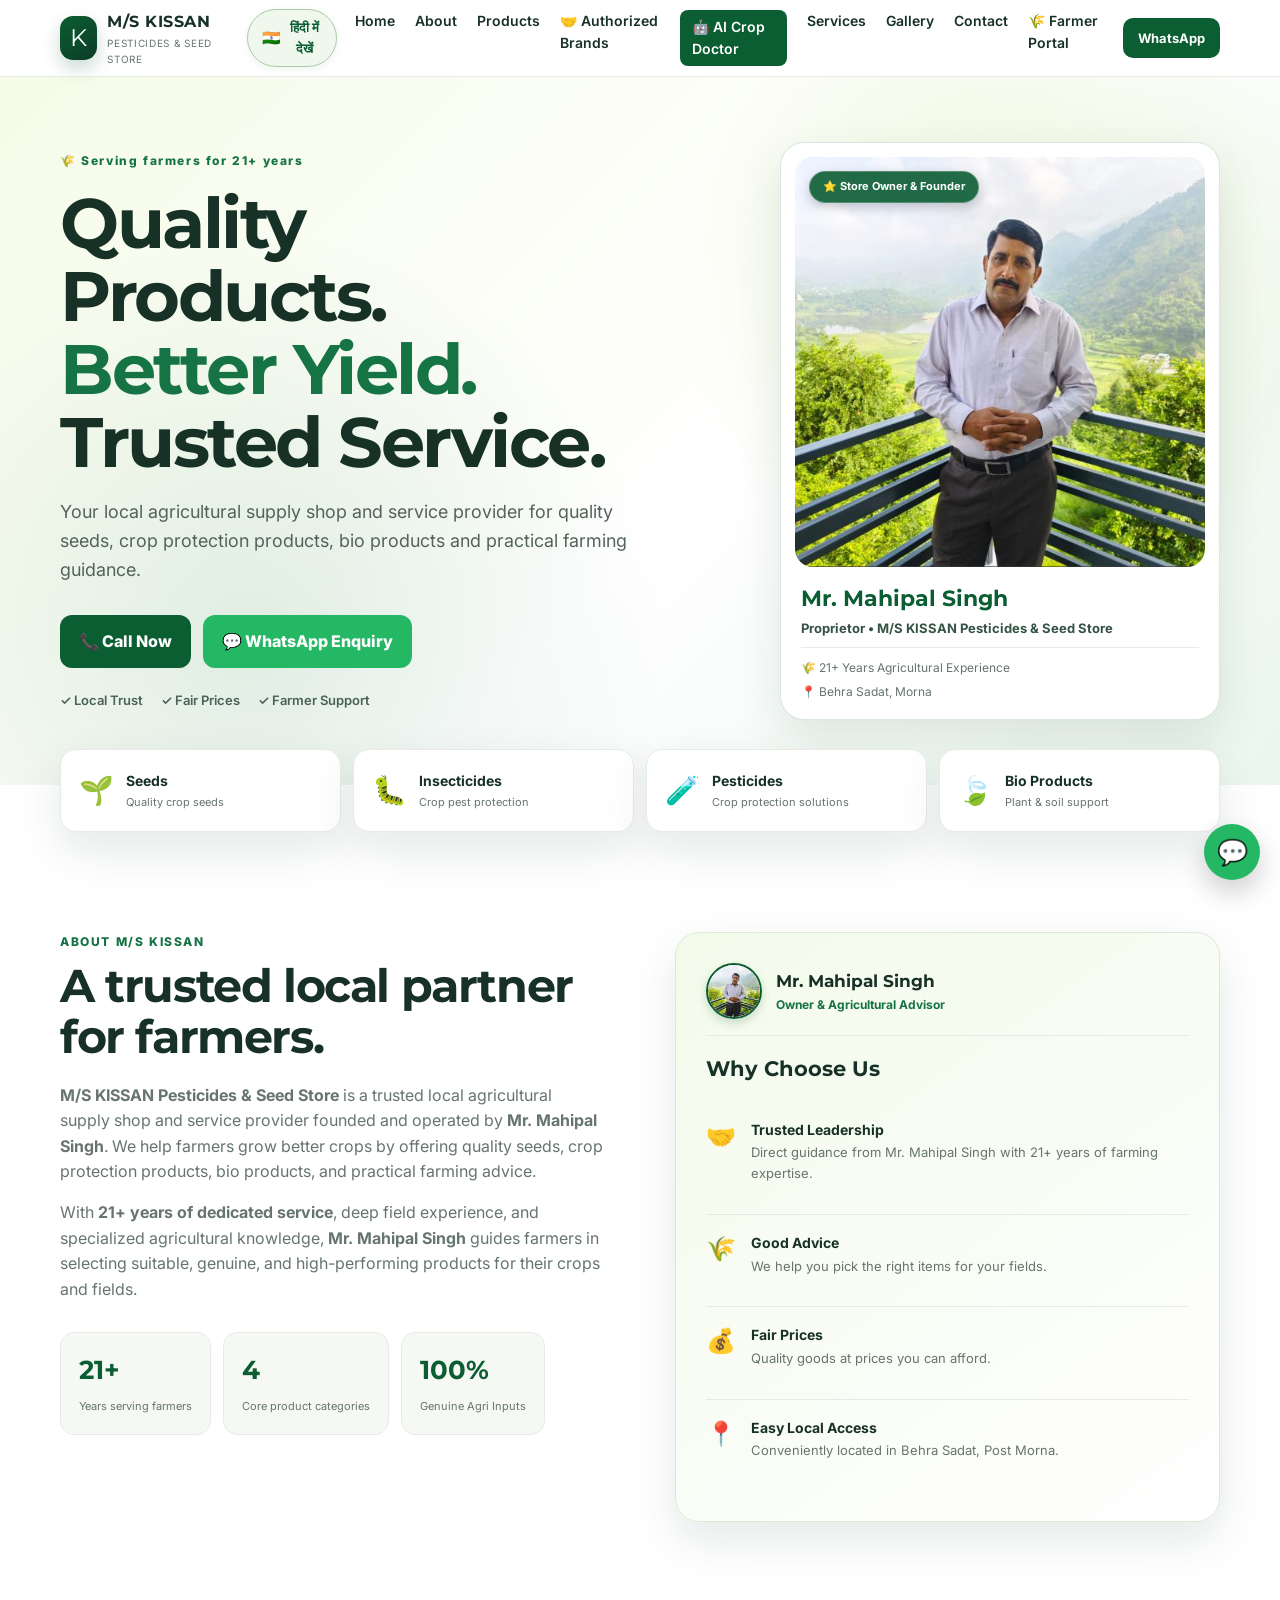
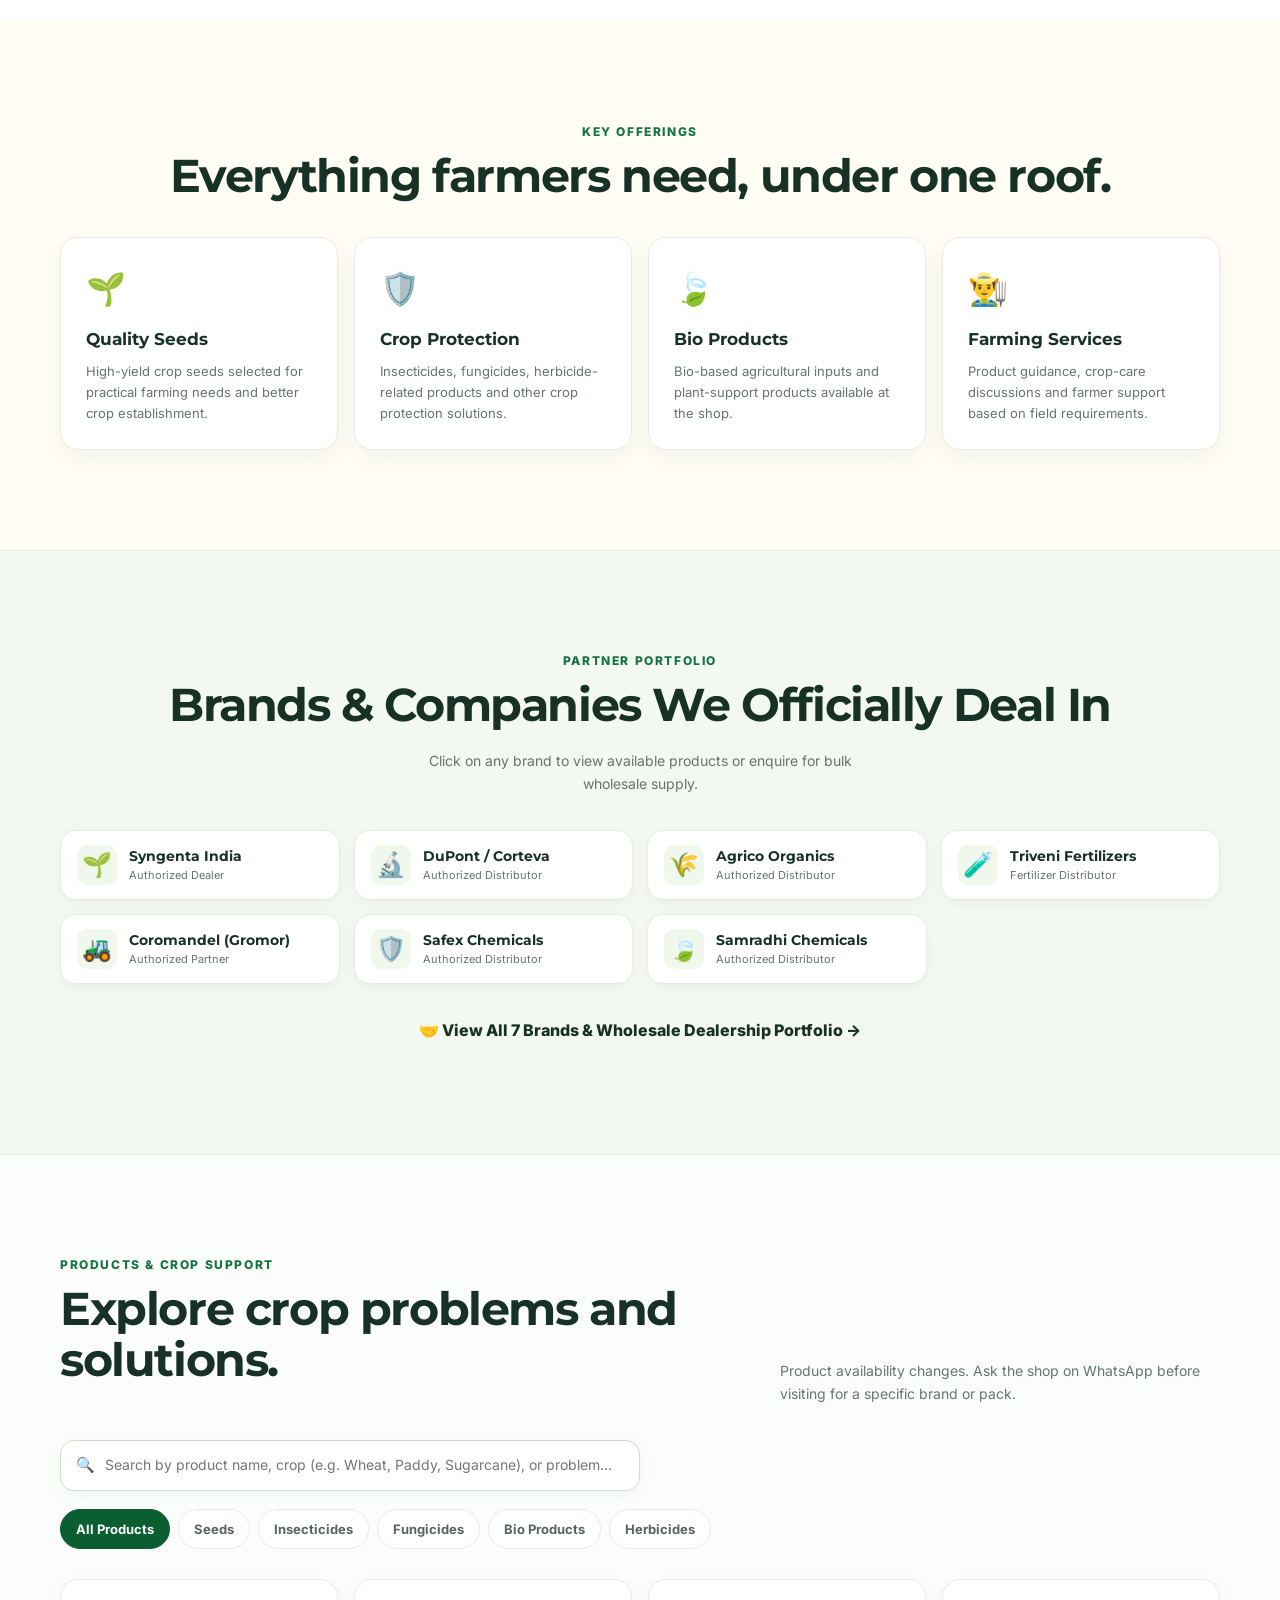
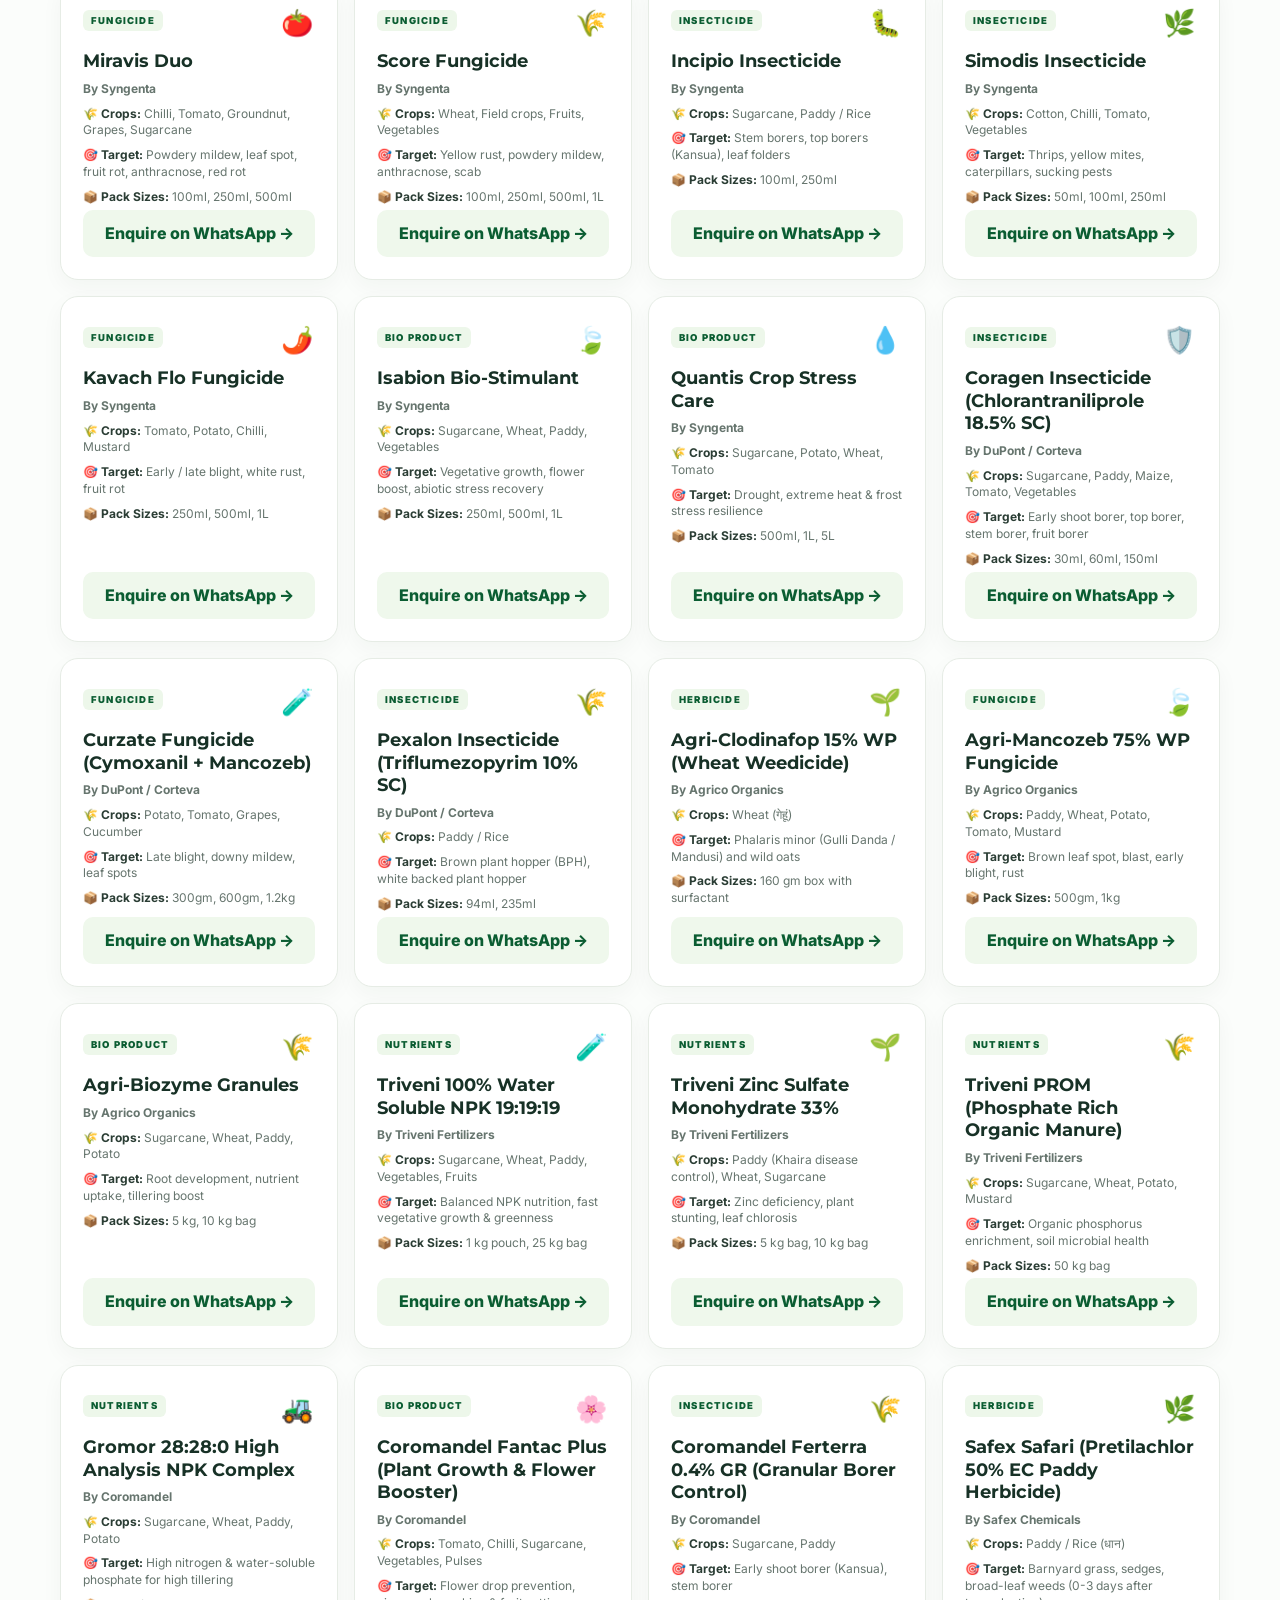
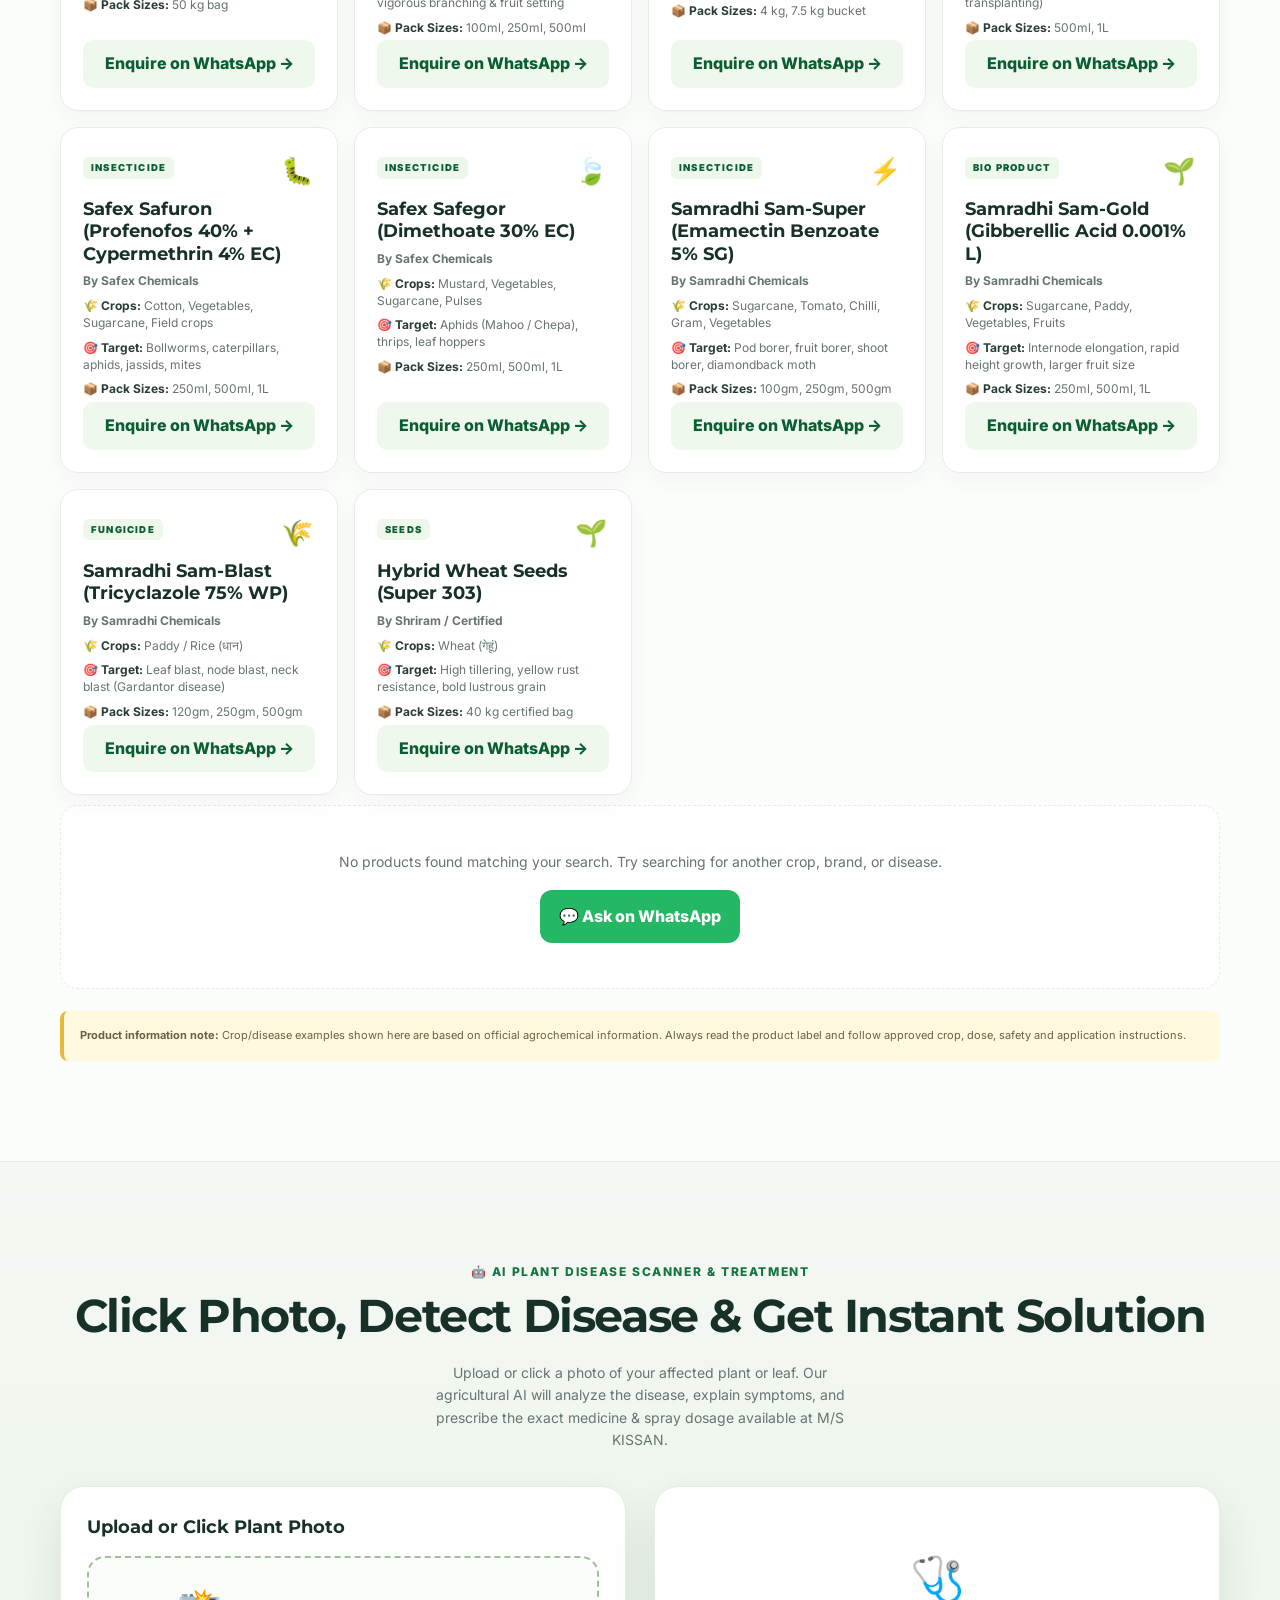
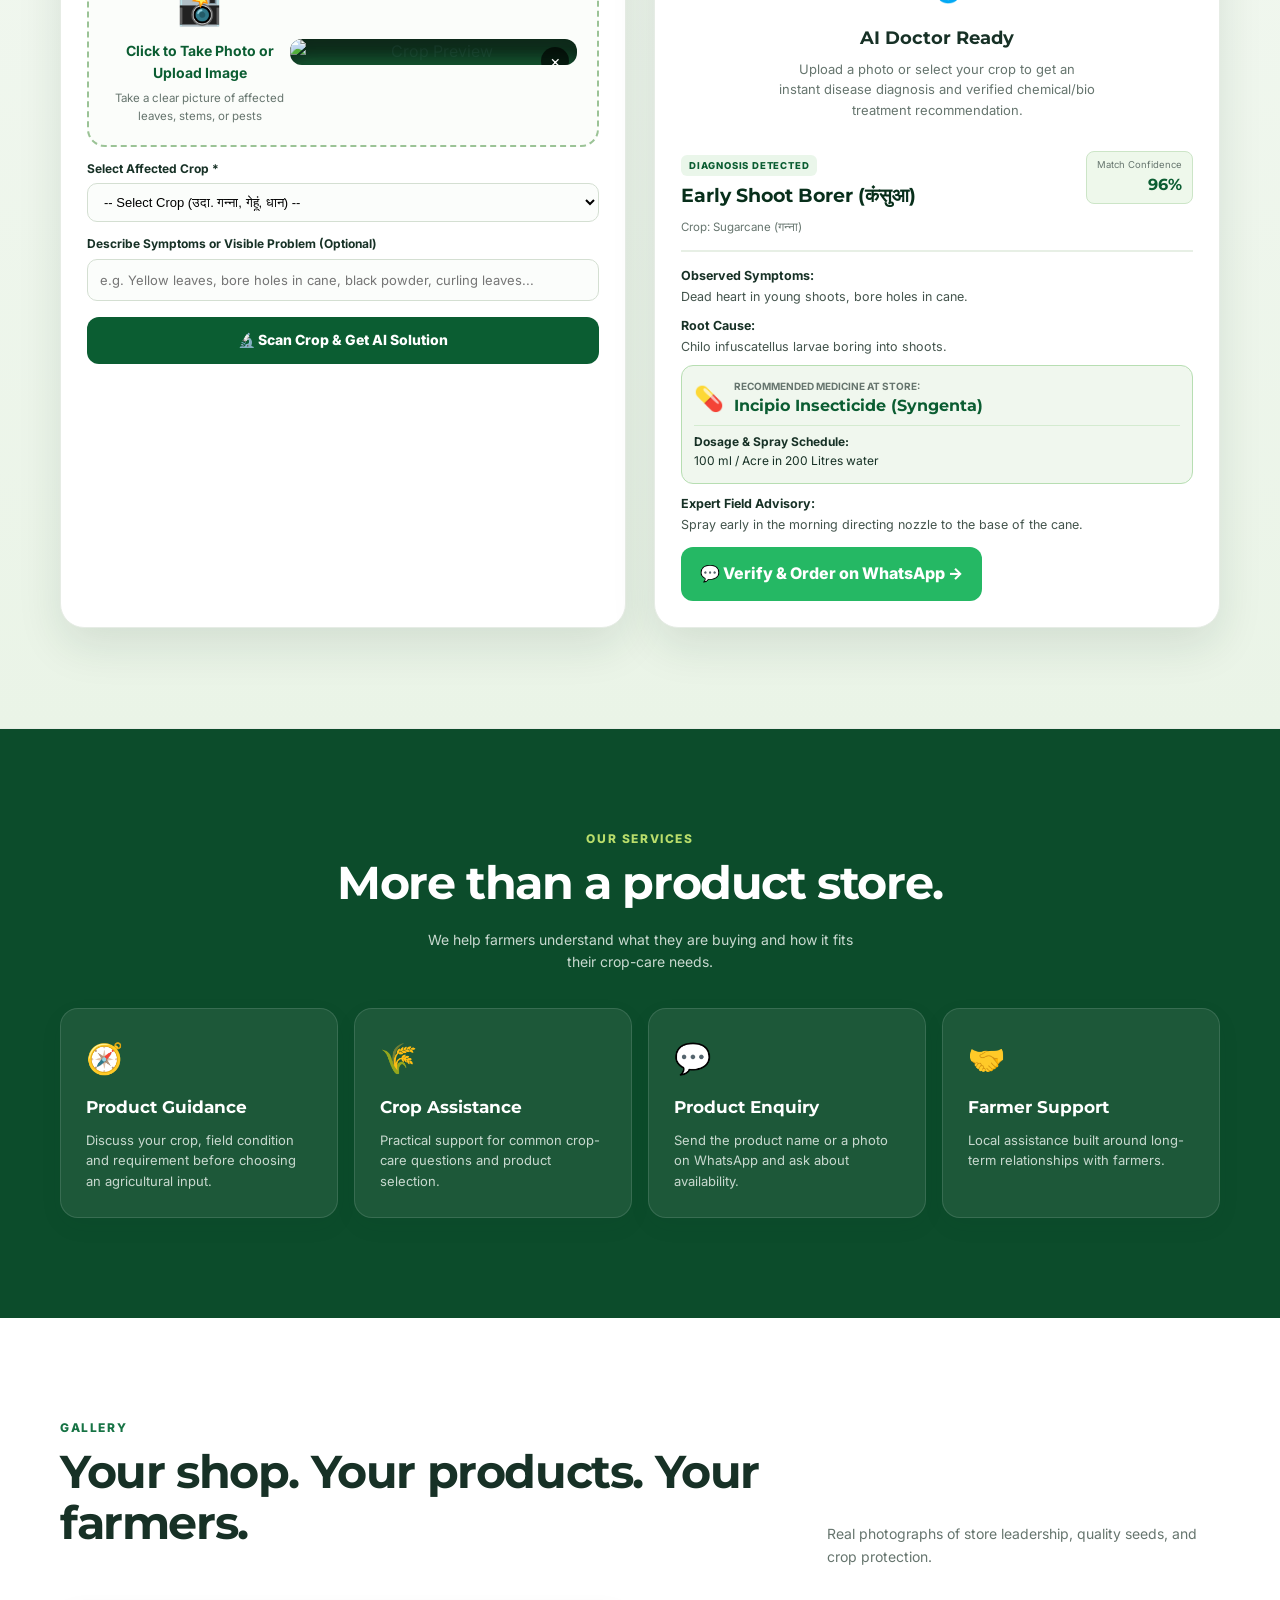
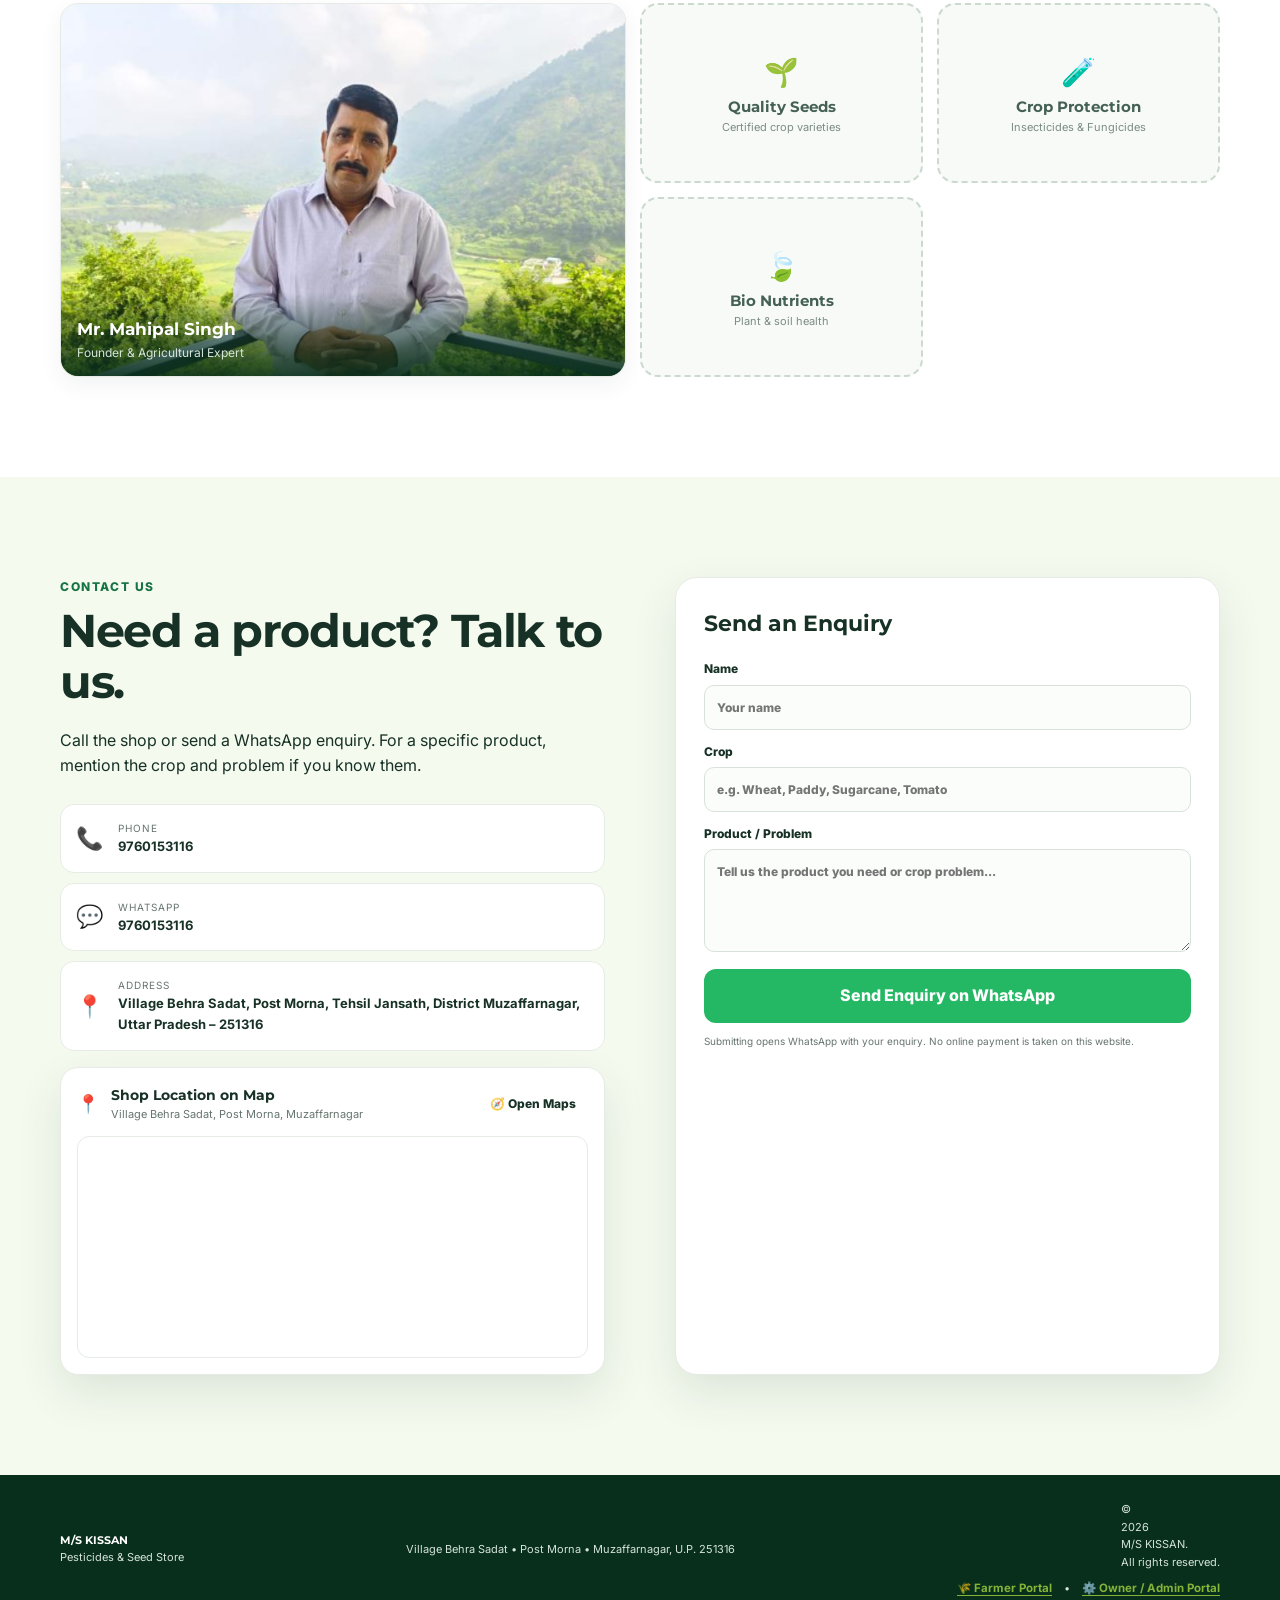
==== index.html @ e9b0d7df "Complete M/S KISSAN Store Website with Master Database, AI Crop Doctor, Farmer Portal, and POS Invoi" ====
<!DOCTYPE html>
<html lang="en">

<head>
  <meta charset="UTF-8" />
  <meta name="viewport" content="width=device-width, initial-scale=1.0" />
  <meta name="description"
    content="M/S KISSAN Pesticides and Seed Store - quality seeds, crop protection products, bio products and farmer support in Behra Sadat, Muzaffarnagar, Uttar Pradesh." />
  <title>M/S KISSAN Pesticides & Seed Store | Behra Sadat</title>
  <link rel="preconnect" href="https://fonts.googleapis.com">
  <link rel="preconnect" href="https://fonts.gstatic.com" crossorigin>
  <link
    href="https://fonts.googleapis.com/css2?family=Inter:wght@400;500;600;700;800&family=Montserrat:wght@700;800;900&display=swap"
    rel="stylesheet">
  <link rel="stylesheet" href="style.css" />
</head>

<body>
  <header class="site-header" id="top">
    <div class="container nav-wrap">
      <a class="brand" href="#home" aria-label="M/S KISSAN home">
        <span class="brand-mark">K</span>
        <span>
          <strong>M/S KISSAN</strong>
          <small data-i18n="brand_sub">Pesticides & Seed Store</small>
        </span>
      </a>

      <!-- Language Switcher Pill -->
      <div class="lang-switch-wrap">
        <button id="langToggleBtn" class="lang-toggle-btn" aria-label="Switch Language (Hindi / English)">
          <span class="lang-flag">🇮🇳</span>
          <span id="langBtnLabel">हिंदी में देखें</span>
        </button>
      </div>

      <button class="menu-toggle" aria-label="Open menu" aria-expanded="false">☰</button>
      <nav class="nav" aria-label="Main navigation">
        <a href="#home" data-i18n="nav_home">Home</a>
        <a href="#about" data-i18n="nav_about">About</a>
        <a href="#products" data-i18n="nav_products">Products</a>
        <a href="distributors.html" class="portal-nav-link" data-i18n="nav_distributors">🤝 Authorized Brands</a>
        <a href="#ai-doctor" class="portal-nav-link" data-i18n="nav_ai_doctor" style="background:#0b5d32; color:#fff; padding:6px 12px; border-radius:8px;">🤖 AI Crop Doctor</a>
        <a href="#services" data-i18n="nav_services">Services</a>
        <a href="#gallery" data-i18n="nav_gallery">Gallery</a>
        <a href="#contact" data-i18n="nav_contact">Contact</a>
        <a href="farmer-portal.html" class="portal-nav-link" data-i18n="nav_farmer_portal">🌾 Farmer Portal</a>
      </nav>
      <a class="nav-whatsapp"
        href="https://wa.me/919760153116?text=Hello%20M%2FS%20KISSAN%20Pesticides%20and%20Seed%20Store%2C%20I%20want%20to%20enquire%20about%20a%20product."
        target="_blank" rel="noopener" data-i18n="nav_whatsapp">WhatsApp</a>
    </div>
  </header>

  <main>
    <section class="hero" id="home">
      <div class="hero-bg"></div>
      <div class="container hero-grid">
        <div class="hero-copy">
          <div class="eyebrow" data-i18n="hero_eyebrow">🌾 Serving farmers for 21+ years</div>
          <h1 data-i18n="hero_title">Quality Products.<br><span>Better Yield.</span><br>Trusted Service.</h1>
          <p class="hero-text" data-i18n="hero_desc">
            Your local agricultural supply shop and service provider for quality seeds,
            crop protection products, bio products and practical farming guidance.
          </p>
          <div class="hero-actions">
            <a class="btn btn-primary" href="tel:+919760153116" data-i18n="btn_call">📞 Call Now</a>
            <a class="btn btn-whatsapp"
              href="https://wa.me/919760153116?text=Hello%20M%2FS%20KISSAN%20Pesticides%20and%20Seed%20Store%2C%20I%20want%20to%20enquire%20about%20a%20product."
              target="_blank" rel="noopener" data-i18n="btn_whatsapp_enquiry">💬 WhatsApp Enquiry</a>
          </div>
          <div class="trust-row">
            <span data-i18n="trust_1">✓ Local Trust</span>
            <span data-i18n="trust_2">✓ Fair Prices</span>
            <span data-i18n="trust_3">✓ Farmer Support</span>
          </div>
        </div>
        <div class="hero-card poster-card">
          <div class="poster-image-wrap">
            <img src="assets/mahipal-singh.png" alt="Mr. Mahipal Singh - Owner of M/S KISSAN Pesticides & Seed Store" />
            <div class="poster-badge" data-i18n="poster_badge">⭐ Store Owner & Founder</div>
          </div>
          <div class="poster-footer">
            <h3 data-i18n="poster_owner_name">Mr. Mahipal Singh</h3>
            <p class="poster-role" data-i18n="poster_role">Proprietor • M/S KISSAN Pesticides & Seed Store</p>
            <div class="poster-meta">
              <span data-i18n="poster_exp">🌾 21+ Years Agricultural Experience</span>
              <span data-i18n="poster_loc">📍 Behra Sadat, Morna</span>
            </div>
          </div>
        </div>
      </div>
    </section>

    <section class="quick-categories">
      <div class="container category-grid">
        <a class="category-card" href="#products"><span>🌱</span><b data-i18n="cat_seeds_title">Seeds</b><small data-i18n="cat_seeds_desc">Quality crop seeds</small></a>
        <a class="category-card" href="#products"><span>🐛</span><b data-i18n="cat_insecticides_title">Insecticides</b><small data-i18n="cat_insecticides_desc">Crop pest protection</small></a>
        <a class="category-card" href="#products"><span>🧪</span><b data-i18n="cat_pesticides_title">Pesticides</b><small data-i18n="cat_pesticides_desc">Crop protection solutions</small></a>
        <a class="category-card" href="#products"><span>🍃</span><b data-i18n="cat_bio_title">Bio Products</b><small data-i18n="cat_bio_desc">Plant & soil support</small></a>
      </div>
    </section>

    <section class="section about" id="about">
      <div class="container two-col">
        <div>
          <div class="section-kicker" data-i18n="about_kicker">ABOUT M/S KISSAN</div>
          <h2 data-i18n="about_title">A trusted local partner for farmers.</h2>
          <p data-i18n="about_p1">
            <strong>M/S KISSAN Pesticides & Seed Store</strong> is a trusted local
            agricultural supply shop and service provider founded and operated by
            <strong>Mr. Mahipal Singh</strong>. We help farmers grow better
            crops by offering quality seeds, crop protection products, bio products, and practical
            farming advice.
          </p>
          <p data-i18n="about_p2">
            With <strong>21+ years of dedicated service</strong>, deep field experience,
            and specialized agricultural knowledge, <strong>Mr. Mahipal Singh</strong> guides
            farmers in selecting suitable, genuine, and high-performing products for their crops and fields.
          </p>
          <div class="stats">
            <div><strong>21+</strong><span data-i18n="stat_years">Years serving farmers</span></div>
            <div><strong>4</strong><span data-i18n="stat_categories">Core product categories</span></div>
            <div><strong>100%</strong><span data-i18n="stat_genuine">Genuine Agri Inputs</span></div>
          </div>
        </div>
        <div class="info-panel">
          <div class="founder-badge">
            <img src="assets/mahipal-singh.png" alt="Mr. Mahipal Singh" class="founder-thumb" />
            <div>
              <strong data-i18n="poster_owner_name">Mr. Mahipal Singh</strong>
              <small data-i18n="founder_role_label">Owner & Agricultural Advisor</small>
            </div>
          </div>
          <h3 data-i18n="why_us_title">Why Choose Us</h3>
          <div class="info-item"><span>🤝</span>
            <div><b data-i18n="why_1_title">Trusted Leadership</b>
              <p data-i18n="why_1_desc">Direct guidance from Mr. Mahipal Singh with 21+ years of farming expertise.</p>
            </div>
          </div>
          <div class="info-item"><span>🌾</span>
            <div><b data-i18n="why_2_title">Good Advice</b>
              <p data-i18n="why_2_desc">We help you pick the right items for your fields.</p>
            </div>
          </div>
          <div class="info-item"><span>💰</span>
            <div><b data-i18n="why_3_title">Fair Prices</b>
              <p data-i18n="why_3_desc">Quality goods at prices you can afford.</p>
            </div>
          </div>
          <div class="info-item"><span>📍</span>
            <div><b data-i18n="why_4_title">Easy Local Access</b>
              <p data-i18n="why_4_desc">Conveniently located in Behra Sadat, Post Morna.</p>
            </div>
          </div>
        </div>
      </div>
    </section>

    <section class="section offerings">
      <div class="container">
        <div class="section-heading centered">
          <div class="section-kicker" data-i18n="offer_kicker">KEY OFFERINGS</div>
          <h2 data-i18n="offer_title">Everything farmers need, under one roof.</h2>
        </div>
        <div class="offering-grid">
          <article>
            <div class="offer-icon">🌱</div>
            <h3 data-i18n="offer_1_title">Quality Seeds</h3>
            <p data-i18n="offer_1_desc">High-yield crop seeds selected for practical farming needs and better crop establishment.</p>
          </article>
          <article>
            <div class="offer-icon">🛡️</div>
            <h3 data-i18n="offer_2_title">Crop Protection</h3>
            <p data-i18n="offer_2_desc">Insecticides, fungicides, herbicide-related products and other crop protection solutions.</p>
          </article>
          <article>
            <div class="offer-icon">🍃</div>
            <h3 data-i18n="offer_3_title">Bio Products</h3>
            <p data-i18n="offer_3_desc">Bio-based agricultural inputs and plant-support products available at the shop.</p>
          </article>
          <article>
            <div class="offer-icon">👨‍🌾</div>
            <h3 data-i18n="offer_4_title">Farming Services</h3>
            <p data-i18n="offer_4_desc">Product guidance, crop-care discussions and farmer support based on field requirements.</p>
          </article>
        </div>
      </div>
    </section>

    <!-- AUTHORIZED DISTRIBUTOR BRANDS SHOWCASE SECTION -->
    <section class="section brands-showcase-section" id="brands">
      <div class="container">
        <div class="section-heading centered">
          <div class="section-kicker" data-i18n="dist_sec_kicker">PARTNER PORTFOLIO</div>
          <h2 data-i18n="dist_sec_title">Brands & Companies We Officially Deal In</h2>
          <p data-i18n="dist_sec_sub">Direct authorized regional dealer and distributor of India's most trusted agricultural science brands.</p>
        </div>

        <div class="brands-grid-showcase">
          <a href="distributors.html" class="brand-showcase-pill">
            <span class="brand-pill-icon">🌱</span>
            <div>
              <strong>Syngenta India</strong>
              <small>Authorized Dealer</small>
            </div>
          </a>
          <a href="distributors.html" class="brand-showcase-pill">
            <span class="brand-pill-icon">🔬</span>
            <div>
              <strong>DuPont / Corteva</strong>
              <small>Authorized Distributor</small>
            </div>
          </a>
          <a href="distributors.html" class="brand-showcase-pill">
            <span class="brand-pill-icon">🌾</span>
            <div>
              <strong>Agrico Organics</strong>
              <small>Authorized Distributor</small>
            </div>
          </a>
          <a href="distributors.html" class="brand-showcase-pill">
            <span class="brand-pill-icon">🧪</span>
            <div>
              <strong>Triveni Fertilizers</strong>
              <small>Fertilizer Distributor</small>
            </div>
          </a>
          <a href="distributors.html" class="brand-showcase-pill">
            <span class="brand-pill-icon">🚜</span>
            <div>
              <strong>Coromandel (Gromor)</strong>
              <small>Authorized Partner</small>
            </div>
          </a>
          <a href="distributors.html" class="brand-showcase-pill">
            <span class="brand-pill-icon">🛡️</span>
            <div>
              <strong>Safex Chemicals</strong>
              <small>Authorized Distributor</small>
            </div>
          </a>
          <a href="distributors.html" class="brand-showcase-pill">
            <span class="brand-pill-icon">🍃</span>
            <div>
              <strong>Samradhi Chemicals</strong>
              <small>Authorized Distributor</small>
            </div>
          </a>
        </div>

        <div style="text-align:center; margin-top:24px;">
          <a href="distributors.html" class="btn btn-secondary" style="border-radius:999px; padding:10px 22px;">
            🤝 View All 7 Brands & Wholesale Dealership Portfolio →
          </a>
        </div>
      </div>
    </section>

    <section class="section products" id="products">
      <div class="container">
        <div class="section-heading">
          <div>
            <div class="section-kicker" data-i18n="prod_kicker">PRODUCTS & CROP SUPPORT</div>
            <h2 data-i18n="prod_title">Explore crop problems and solutions.</h2>
          </div>
          <p data-i18n="prod_note_top">Product availability changes. Ask the shop on WhatsApp before visiting for a specific brand or pack.</p>
        </div>

        <div class="product-controls">
          <div class="store-search-box">
            <span class="search-icon">🔍</span>
            <input type="text" id="clientSearchInput" placeholder="Search by product name, crop (e.g. Wheat, Paddy, Sugarcane), or problem..." />
          </div>

          <div class="product-tabs" role="tablist">
            <button class="tab active" data-filter="all" data-i18n="tab_all">All Products</button>
            <button class="tab" data-filter="seed" data-i18n="tab_seed">Seeds</button>
            <button class="tab" data-filter="insecticide" data-i18n="tab_insecticide">Insecticides</button>
            <button class="tab" data-filter="fungicide" data-i18n="tab_fungicide">Fungicides</button>
            <button class="tab" data-filter="bio" data-i18n="tab_bio">Bio Products</button>
            <button class="tab" data-filter="herbicide" data-i18n="tab_herbicide">Herbicides</button>
          </div>
        </div>

        <div class="product-grid" id="productGrid">
          <!-- Populated dynamically via script.js from ProductStore -->
        </div>

        <div id="clientNoResults" class="client-no-results hidden">
          <p data-i18n="no_results_text">No products found matching your search. Try searching for another crop, brand, or disease.</p>
          <a class="btn btn-whatsapp" href="https://wa.me/919760153116?text=Hello%20M%2FS%20KISSAN%20Pesticides%20and%20Seed%20Store%2C%20I%20am%20looking%20for%20a%20specific%20product%20not%20listed%20here." target="_blank" rel="noopener" data-i18n="btn_ask_whatsapp">💬 Ask on WhatsApp</a>
        </div>

        <div class="source-note" data-i18n="source_note">
          <strong>Product information note:</strong> Crop/disease examples shown here are based on official agrochemical information. Always read the product label and follow approved crop, dose, safety and application instructions.
        </div>
      </div>
    </section>

    <!-- AI CROP DOCTOR & DISEASE DIAGNOSIS SECTION -->
    <section class="section ai-doctor-section" id="ai-doctor">
      <div class="container">
        <div class="section-heading centered">
          <div class="section-kicker" data-i18n="ai_kicker">🤖 AI PLANT DISEASE SCANNER & TREATMENT</div>
          <h2 data-i18n="ai_title">Click Photo, Detect Disease & Get Instant Solution</h2>
          <p data-i18n="ai_desc">Upload or click a photo of your affected plant or leaf. Our agricultural AI will analyze the disease, explain symptoms, and prescribe the exact medicine & spray dosage available at M/S KISSAN.</p>
        </div>

        <div class="ai-doctor-grid">
          <!-- Left: Upload & Input Card -->
          <div class="ai-input-card">
            <h3 data-i18n="ai_upload_title">Upload or Click Plant Photo</h3>
            
            <div class="ai-dropzone" id="aiDropzone">
              <input type="file" id="aiImageInput" accept="image/*" capture="environment" />
              <div class="dropzone-content" id="dropzonePrompt">
                <span class="dropzone-icon">📸</span>
                <strong>Click to Take Photo or Upload Image</strong>
                <small data-i18n="ai_upload_hint">Take a clear picture of affected leaves, stems, or pests</small>
              </div>
              <div class="dropzone-preview hidden" id="dropzonePreviewWrap">
                <img id="aiPreviewImg" src="" alt="Crop Preview" />
                <div class="scanner-laser hidden" id="scannerLaser"></div>
                <button type="button" id="removePhotoBtn" class="remove-photo-btn" title="Remove photo">&times;</button>
              </div>
            </div>

            <div class="ai-form-group">
              <label for="aiCropSelect" data-i18n="ai_crop_label">Select Affected Crop *</label>
              <select id="aiCropSelect">
                <option value="all" data-i18n="ai_crop_opt_all">-- Select Crop (उदा. गन्ना, गेहूं, धान) --</option>
                <option value="sugarcane" data-i18n="ai_crop_opt_sugarcane">🌾 Sugarcane (गन्ना)</option>
                <option value="wheat" data-i18n="ai_crop_opt_wheat">🌱 Wheat (गेहूं)</option>
                <option value="paddy" data-i18n="ai_crop_opt_paddy">🌾 Paddy / Rice (धान)</option>
                <option value="tomato" data-i18n="ai_crop_opt_tomato">🍅 Tomato / Potato (टमाटर / आलू)</option>
                <option value="chilli" data-i18n="ai_crop_opt_chilli">🌶️ Chilli (मिर्च)</option>
                <option value="mustard" data-i18n="ai_crop_opt_mustard">🌿 Mustard (सरसों)</option>
                <option value="general" data-i18n="ai_crop_opt_general">🍃 Other / General (अन्य फसलें)</option>
              </select>
            </div>

            <div class="ai-form-group">
              <label for="aiSymptomsInput" data-i18n="ai_symptoms_label">Describe Symptoms or Visible Problem (Optional)</label>
              <input type="text" id="aiSymptomsInput" placeholder="e.g. Yellow leaves, bore holes in cane, black powder, curling leaves..." />
            </div>

            <button type="button" id="runAiScanBtn" class="btn btn-primary btn-full btn-scan">
              <span id="scanBtnText" data-i18n="ai_btn_scan">🔬 Scan Crop & Get AI Solution</span>
            </button>
          </div>

          <!-- Right: Prescription & Diagnosis Output Card -->
          <div class="ai-output-card" id="aiOutputCard">
            <div class="ai-placeholder-view" id="aiPlaceholderView">
              <span class="ai-bot-icon">🩺</span>
              <h3>AI Doctor Ready</h3>
              <p>Upload a photo or select your crop to get an instant disease diagnosis and verified chemical/bio treatment recommendation.</p>
            </div>

            <div class="ai-result-view hidden" id="aiResultView">
              <div class="rx-header">
                <div>
                  <span class="rx-badge" data-i18n="ai_rx_badge">DIAGNOSIS DETECTED</span>
                  <h3 id="rxDiseaseName" class="rx-disease-name">Early Shoot Borer (कंसुआ)</h3>
                  <small id="rxCropName" class="rx-crop-name">Crop: Sugarcane (गन्ना)</small>
                </div>
                <div class="rx-confidence">
                  <small data-i18n="ai_lbl_match">Match Confidence</small>
                  <strong id="rxConfidence">96%</strong>
                </div>
              </div>

              <div class="rx-body">
                <div class="rx-info-block">
                  <b data-i18n="ai_lbl_symptoms">Observed Symptoms:</b>
                  <p id="rxSymptoms">Dead heart in young shoots, bore holes in cane.</p>
                </div>

                <div class="rx-info-block">
                  <b data-i18n="ai_lbl_cause">Root Cause:</b>
                  <p id="rxCause">Chilo infuscatellus larvae boring into shoots.</p>
                </div>

                <div class="rx-medicine-box">
                  <div class="rx-med-head">
                    <span style="font-size:24px;">💊</span>
                    <div>
                      <small data-i18n="ai_lbl_medicine">Recommended Medicine at Store:</small>
                      <h4 id="rxMedName">Incipio Insecticide (Syngenta)</h4>
                    </div>
                  </div>
                  <div class="rx-med-dosage">
                    <b data-i18n="ai_lbl_dosage">Dosage & Spray Schedule:</b>
                    <p id="rxDosage">100 ml / Acre in 200 Litres water</p>
                  </div>
                </div>

                <div class="rx-info-block advisory-block">
                  <b data-i18n="ai_lbl_advisory">Expert Field Advisory:</b>
                  <p id="rxAdvisory">Spray early in the morning directing nozzle to the base of the cane.</p>
                </div>
              </div>

              <div class="rx-actions">
                <button type="button" id="aiWaConsultBtn" class="btn btn-whatsapp btn-full" data-i18n="ai_btn_verify_wa">
                  💬 Confirm with Mr. Mahipal Singh on WhatsApp →
                </button>
              </div>
            </div>
          </div>
        </div>
      </div>
    </section>

    <section class="section services" id="services">
      <div class="container">
        <div class="section-heading centered">
          <div class="section-kicker" data-i18n="serv_kicker">OUR SERVICES</div>
          <h2 data-i18n="serv_title">More than a product store.</h2>
          <p data-i18n="serv_sub">We help farmers understand what they are buying and how it fits their crop-care needs.</p>
        </div>
        <div class="service-grid">
          <article><span>🧭</span>
            <h3 data-i18n="serv_1_title">Product Guidance</h3>
            <p data-i18n="serv_1_desc">Discuss your crop, field condition and requirement before choosing an agricultural input.</p>
          </article>
          <article><span>🌾</span>
            <h3 data-i18n="serv_2_title">Crop Assistance</h3>
            <p data-i18n="serv_2_desc">Practical support for common crop-care questions and product selection.</p>
          </article>
          <article><span>💬</span>
            <h3 data-i18n="serv_3_title">Product Enquiry</h3>
            <p data-i18n="serv_3_desc">Send the product name or a photo on WhatsApp and ask about availability.</p>
          </article>
          <article><span>🤝</span>
            <h3 data-i18n="serv_4_title">Farmer Support</h3>
            <p data-i18n="serv_4_desc">Local assistance built around long-term relationships with farmers.</p>
          </article>
        </div>
      </div>
    </section>

    <section class="section gallery" id="gallery">
      <div class="container">
        <div class="section-heading">
          <div>
            <div class="section-kicker" data-i18n="gal_kicker">GALLERY</div>
            <h2 data-i18n="gal_title">Your shop. Your products. Your farmers.</h2>
          </div>
          <p data-i18n="gal_sub">Real photographs of store leadership, quality seeds, and crop protection.</p>
        </div>
        <div class="gallery-grid">
          <div class="gallery-card large">
            <img src="assets/mahipal-singh.png" alt="Mr. Mahipal Singh - Owner" />
            <div class="gallery-card-overlay">
              <strong data-i18n="poster_owner_name">Mr. Mahipal Singh</strong>
              <span data-i18n="gal_owner_role">Founder & Agricultural Expert</span>
            </div>
          </div>
          <div class="gallery-placeholder">🌱<strong data-i18n="gal_seeds">Quality Seeds</strong><span data-i18n="gal_seeds_sub">Certified crop varieties</span></div>
          <div class="gallery-placeholder">🧪<strong data-i18n="gal_protect">Crop Protection</strong><span data-i18n="gal_protect_sub">Insecticides & Fungicides</span></div>
          <div class="gallery-placeholder">🍃<strong data-i18n="gal_bio">Bio Nutrients</strong><span data-i18n="gal_bio_sub">Plant & soil health</span></div>
        </div>
      </div>
    </section>

    <section class="section contact" id="contact">
      <div class="container contact-grid">
        <div>
          <div class="section-kicker" data-i18n="contact_kicker">CONTACT US</div>
          <h2 data-i18n="contact_title">Need a product? Talk to us.</h2>
          <p data-i18n="contact_sub">Call the shop or send a WhatsApp enquiry. For a specific product, mention the crop and problem if you know them.</p>
          <div class="contact-list">
            <a href="tel:+919760153116"><span>📞</span>
              <div><small data-i18n="contact_phone_label">Phone</small><b>9760153116</b></div>
            </a>
            <a href="https://wa.me/919760153116" target="_blank" rel="noopener"><span>💬</span>
              <div><small data-i18n="contact_wa_label">WhatsApp</small><b>9760153116</b></div>
            </a>
            <div><span>📍</span>
              <div><small data-i18n="contact_addr_label">Address</small><b data-i18n="contact_addr_val">Village Behra Sadat, Post Morna, Tehsil Jansath, District Muzaffarnagar, Uttar Pradesh – 251316</b></div>
            </div>
          </div>

          <!-- Google Maps Embed Card -->
          <div class="map-card">
            <div class="map-header">
              <span style="font-size:18px;">📍</span>
              <div>
                <strong data-i18n="map_title">Shop Location on Map</strong>
                <small data-i18n="map_sub">Village Behra Sadat, Post Morna, Muzaffarnagar</small>
              </div>
              <a href="https://www.google.com/maps/search/?api=1&query=Behra+Sadat+Morna+Muzaffarnagar+Uttar+Pradesh" target="_blank" rel="noopener" class="btn btn-secondary map-dir-btn" data-i18n="map_btn">
                🧭 Open Maps
              </a>
            </div>
            <div class="map-iframe-wrap">
              <iframe 
                title="M/S KISSAN Pesticides & Seed Store Location"
                src="https://maps.google.com/maps?q=Behra+Sadat,Morna,Muzaffarnagar,Uttar+Pradesh&t=&z=14&ie=UTF8&iwloc=&output=embed" 
                width="100%" 
                height="220" 
                style="border:0; border-radius:12px;" 
                allowfullscreen="" 
                loading="lazy" 
                referrerpolicy="no-referrer-when-downgrade">
              </iframe>
            </div>
          </div>
        </div>

        <form class="enquiry-form" id="enquiryForm">
          <h3 data-i18n="form_title">Send an Enquiry</h3>
          <label><span data-i18n="form_name_label">Name</span><input name="name" required placeholder="Your name" id="formNameInput"></label>
          <label><span data-i18n="form_crop_label">Crop</span><input name="crop" placeholder="e.g. Wheat, Paddy, Sugarcane" id="formCropInput"></label>
          <label><span data-i18n="form_msg_label">Product / Problem</span><textarea name="message" required rows="4" placeholder="Tell us the product you need or crop problem..." id="formMsgInput"></textarea></label>
          <button class="btn btn-whatsapp" type="submit" data-i18n="form_submit_btn">Send Enquiry on WhatsApp</button>
          <small data-i18n="form_note">Submitting opens WhatsApp with your enquiry. No online payment is taken on this website.</small>
        </form>
      </div>
    </section>
  </main>

  <footer>
    <div class="container footer-wrap">
      <div><strong>M/S KISSAN</strong><span data-i18n="brand_sub">Pesticides & Seed Store</span></div>
      <div data-i18n="footer_addr">Village Behra Sadat • Post Morna • Muzaffarnagar, U.P. 251316</div>
      <div class="footer-meta-right">
        <div>© <span id="year"></span> M/S KISSAN. <span data-i18n="footer_rights">All rights reserved.</span></div>
        <div style="display:flex; gap:12px; align-items:center; margin-top:4px;">
          <a href="farmer-portal.html" class="admin-portal-link" data-i18n="nav_farmer_portal">🌾 Farmer Portal</a>
          <span>•</span>
          <a href="admin.html" class="admin-portal-link" title="Store Owner / Staff Login" data-i18n="footer_admin_link">⚙️ Owner / Admin Portal</a>
        </div>
      </div>
    </div>
  </footer>

  <a class="floating-wa"
    href="https://wa.me/919760153116?text=Hello%20M%2FS%20KISSAN%20Pesticides%20and%20Seed%20Store%2C%20I%20want%20to%20enquire%20about%20a%20product."
    target="_blank" rel="noopener" aria-label="WhatsApp">💬</a>

  <script src="kissan-master-db.js"></script>
  <script src="translations.js"></script>
  <script src="products-data.js"></script>
  <script src="farmer-db.js"></script>
  <script src="ai-doctor.js"></script>
  <script src="script.js"></script>
</body>

</html>
---- style.css ----
*{box-sizing:border-box;margin:0;padding:0}
:root{--green:#0b5d32;--green2:#167344;--lime:#9acb3c;--cream:#fffdf4;--gold:#e8b83e;--ink:#173126;--muted:#66756e;--line:#e6ece5;--white:#fff;--shadow:0 18px 45px rgba(20,55,35,.11)}
html{scroll-behavior:smooth}
body{font-family:Inter,Arial,sans-serif;color:var(--ink);background:#fff;line-height:1.6}
a{text-decoration:none;color:inherit}
button,input,textarea{font:inherit}
.container{width:min(1160px,92%);margin:auto}
.site-header{position:sticky;top:0;z-index:50;background:rgba(255,255,255,.94);backdrop-filter:blur(12px);border-bottom:1px solid rgba(10,80,45,.1)}
.nav-wrap{min-height:76px;display:flex;align-items:center;gap:18px}
.brand{display:flex;align-items:center;gap:10px;margin-right:auto}
.brand-mark{width:44px;height:44px;border-radius:13px;background:linear-gradient(145deg,var(--green),#0c3d26);display:grid;place-items:center;color:#fff;font-family:Montserrat;font-size:24px;box-shadow:0 8px 18px rgba(11,93,50,.22)}
.brand strong{display:block;font-family:Montserrat;font-size:16px;letter-spacing:.5px}
.brand small{display:block;font-size:10px;color:var(--muted);text-transform:uppercase;letter-spacing:.7px}
.lang-switch-wrap{display:flex;align-items:center}
.lang-toggle-btn{display:inline-flex;align-items:center;gap:7px;background:#f0f8ed;border:1.5px solid #a8cca3;color:var(--green);padding:7px 14px;border-radius:999px;font-size:13px;font-weight:750;cursor:pointer;transition:all .2s ease;box-shadow:0 2px 8px rgba(11,93,50,.08)}
.lang-toggle-btn:hover{background:var(--green);color:#fff;border-color:var(--green);transform:translateY(-1px);box-shadow:0 4px 12px rgba(11,93,50,.2)}
.lang-flag{font-size:15px}
.nav{display:flex;gap:20px;font-size:14px;font-weight:600}
.nav a:hover{color:var(--green)}
.nav-whatsapp{background:var(--green);color:#fff;padding:10px 15px;border-radius:10px;font-weight:700;font-size:13px}
.menu-toggle{display:none;border:0;background:none;font-size:26px}
.hero{position:relative;overflow:hidden;background:linear-gradient(135deg,#f5fbe8 0%,#fff 56%,#eaf6ee 100%);min-height:650px;display:flex;align-items:center}
.hero-bg{position:absolute;inset:0;background:radial-gradient(circle at 80% 30%,rgba(154,203,60,.2),transparent 30%),radial-gradient(circle at 20% 80%,rgba(22,115,68,.12),transparent 35%)}
.hero-grid{position:relative;display:grid;grid-template-columns:1.05fr .95fr;gap:50px;align-items:center;padding:65px 0}
.eyebrow,.section-kicker{font-size:12px;font-weight:800;letter-spacing:1.6px;color:var(--green2)}
.hero h1{font-family:Montserrat;font-size:clamp(42px,6vw,70px);line-height:1.04;letter-spacing:-2.5px;margin:17px 0 20px}
.hero h1 span{color:var(--green2)}
.hero-text{font-size:18px;color:#53635b;max-width:650px}
.hero-actions{display:flex;gap:12px;flex-wrap:wrap;margin:30px 0 22px}
.btn{display:inline-flex;align-items:center;justify-content:center;border:0;border-radius:12px;padding:14px 19px;font-weight:800;cursor:pointer}
.btn-primary{background:var(--green);color:#fff}
.btn-whatsapp{background:#25b864;color:#fff}
.btn:hover{transform:translateY(-1px);filter:brightness(.98)}
.trust-row{display:flex;gap:18px;flex-wrap:wrap;color:#496258;font-size:13px;font-weight:600}
.hero-card{background:#fff;border:1px solid rgba(11,93,50,.15);border-radius:24px;padding:14px;box-shadow:var(--shadow);transition:transform .3s ease}
.hero-card:hover{transform:translateY(-3px)}
.poster-card{display:flex;flex-direction:column;max-width:440px;margin-left:auto}
.poster-image-wrap{position:relative;border-radius:18px;overflow:hidden;background:#f0f5ee;aspect-ratio:1/1}
.poster-image-wrap img{width:100%;height:100%;object-fit:cover;object-position:top center;display:block}
.poster-badge{position:absolute;top:14px;left:14px;background:rgba(11,93,50,.9);backdrop-filter:blur(8px);color:#fff;font-size:11px;font-weight:700;padding:6px 13px;border-radius:999px;box-shadow:0 4px 12px rgba(0,0,0,.2);border:1px solid rgba(255,255,255,.25)}
.poster-footer{padding:14px 6px 4px}
.poster-footer h3{font-family:Montserrat;font-size:22px;color:var(--green);margin-bottom:2px}
.poster-role{font-size:13px;font-weight:700;color:#355345;margin-bottom:8px}
.poster-meta{display:flex;flex-direction:column;gap:5px;font-size:12px;color:var(--muted);border-top:1px solid var(--line);padding-top:10px}
.quick-categories{margin-top:-36px;position:relative;z-index:3}
.category-grid{display:grid;grid-template-columns:repeat(4,1fr);gap:12px}
.category-card{background:#fff;border:1px solid var(--line);border-radius:16px;padding:18px;box-shadow:var(--shadow);display:grid;grid-template-columns:auto 1fr;column-gap:12px;align-items:center}
.category-card span{font-size:28px;grid-row:span 2}.category-card b{font-size:14px}.category-card small{color:var(--muted);font-size:11px}
.section{padding:100px 0}
.two-col{display:grid;grid-template-columns:1fr 1fr;gap:70px;align-items:start}
.section h2{font-family:Montserrat;font-size:clamp(31px,4vw,46px);line-height:1.1;letter-spacing:-1.4px;margin:10px 0 20px}
.about p{color:var(--muted);margin:0 0 15px;max-width:650px}
.stats{display:flex;gap:12px;margin-top:30px}
.stats div{background:#f5f8f3;border:1px solid var(--line);padding:17px 18px;border-radius:14px;min-width:120px}
.stats strong{font-family:Montserrat;font-size:26px;color:var(--green);display:block}.stats span{font-size:11px;color:var(--muted)}
.info-panel{background:linear-gradient(145deg,#f3faea,#fff);border:1px solid #dce9d7;border-radius:24px;padding:30px;box-shadow:var(--shadow)}
.founder-badge{display:flex;align-items:center;gap:14px;padding-bottom:16px;margin-bottom:16px;border-bottom:1px solid var(--line)}
.founder-thumb{width:56px;height:56px;border-radius:50%;object-fit:cover;object-position:top;border:2px solid var(--green);box-shadow:0 4px 10px rgba(11,93,50,.2)}
.founder-badge strong{font-family:Montserrat;font-size:17px;color:var(--ink);display:block}
.founder-badge small{font-size:12px;color:var(--green2);font-weight:700;display:block}
.info-panel h3{font-family:Montserrat;font-size:21px;margin-bottom:16px}
.info-item{display:flex;gap:15px;padding:15px 0;border-bottom:1px solid var(--line)}.info-item:last-child{border-bottom:0}
.info-item>span{font-size:24px}.info-item b{font-size:14px}.info-item p{font-size:13px;color:var(--muted)}
.offerings{background:var(--cream)}
.section-heading{display:flex;justify-content:space-between;align-items:end;gap:30px;margin-bottom:35px}.section-heading>p{max-width:440px;color:var(--muted);font-size:14px}.centered{display:block;text-align:center}.centered>p{margin:0 auto}
.offering-grid{display:grid;grid-template-columns:repeat(4,1fr);gap:16px}
.offering-grid article,.service-grid article{background:#fff;border:1px solid var(--line);padding:25px;border-radius:18px;box-shadow:0 8px 25px rgba(20,55,35,.05)}
.offer-icon{font-size:32px;margin-bottom:12px}.offering-grid h3,.service-grid h3{font-family:Montserrat;font-size:17px;margin-bottom:8px}.offering-grid p,.service-grid p{color:var(--muted);font-size:13px}

/* ==================== BRANDS SHOWCASE ==================== */
.brands-showcase-section{background:#f3f8f1;border-top:1px solid var(--line);border-bottom:1px solid var(--line)}
.brands-grid-showcase{display:grid;grid-template-columns:repeat(4,1fr);gap:14px;margin-top:24px}
.brand-showcase-pill{background:#fff;border:1px solid var(--line);border-radius:16px;padding:14px 16px;display:flex;align-items:center;gap:12px;box-shadow:0 4px 14px rgba(20,55,35,.04);transition:all .2s ease}
.brand-showcase-pill:hover{transform:translateY(-2px);border-color:var(--green);box-shadow:0 8px 22px rgba(11,93,50,.12)}
.brand-pill-icon{font-size:24px;width:40px;height:40px;border-radius:10px;background:#f0f8ed;display:grid;place-items:center;flex-shrink:0}
.brand-showcase-pill strong{display:block;font-size:13.5px;color:var(--ink);font-family:Montserrat}
.brand-showcase-pill small{display:block;font-size:11px;color:var(--muted)}

.products{background:#fbfdfb}
.product-controls{display:flex;flex-direction:column;gap:18px;margin-bottom:30px}
.store-search-box{position:relative;max-width:580px;width:100%}
.store-search-box .search-icon{position:absolute;left:16px;top:50%;transform:translateY(-50%);color:var(--muted);font-size:15px}
.store-search-box input{width:100%;padding:13px 18px 13px 44px;border-radius:14px;border:1px solid #d0ded0;background:#fff;font-size:14px;outline:none;box-shadow:0 4px 16px rgba(20,55,35,.04);transition:all .2s ease}
.store-search-box input:focus{border-color:var(--green);box-shadow:0 0 0 3px rgba(11,93,50,.12)}
.product-tabs{display:flex;gap:8px;flex-wrap:wrap}.tab{border:1px solid var(--line);background:#fff;padding:9px 15px;border-radius:999px;color:#56655d;font-weight:700;cursor:pointer;font-size:13px;transition:all .2s ease}.tab:hover{border-color:var(--green);color:var(--green)}.tab.active{background:var(--green);color:#fff;border-color:var(--green)}
.product-grid{display:grid;grid-template-columns:repeat(4,1fr);gap:16px}
.product-card{background:#fff;border:1px solid var(--line);border-radius:18px;padding:22px;display:flex;flex-direction:column;min-height:300px;box-shadow:0 8px 22px rgba(20,55,35,.04);transition:transform .2s ease,border-color .2s ease}
.product-card:hover{transform:translateY(-3px);border-color:#bed6bc;box-shadow:0 12px 30px rgba(20,55,35,.08)}
.product-card.hidden{display:none}
.product-top{display:flex;justify-content:space-between;align-items:center;margin-bottom:4px}
.product-top span{font-size:9.5px;letter-spacing:1.2px;font-weight:900;color:var(--green);background:#edf7ea;padding:3px 8px;border-radius:6px}
.product-icon-wrap{width:36px;height:36px;display:grid;place-items:center}
.product-icon-wrap i{font-style:normal;font-size:26px}
.product-thumb-img{width:100%;height:100%;object-fit:cover;border-radius:8px}
.product-card h3{font-family:Montserrat;font-size:18px;margin:8px 0 4px;line-height:1.25}
.product-brand-tag{font-size:11px;font-weight:700;color:var(--green2);margin-bottom:6px}
.product-card p{font-size:12px;color:var(--muted);margin:4px 0;line-height:1.4}
.product-card b{color:#2a3d34}
.enquire{margin-top:auto;border:0;background:#eff8ec;color:var(--green);padding:11px;border-radius:10px;font-weight:800;cursor:pointer;transition:all .2s ease}.enquire:hover{background:var(--green);color:#fff}
.client-no-results{background:#fff;border:1px dashed var(--line);border-radius:18px;padding:45px 20px;text-align:center;color:var(--muted);margin-top:10px}
.client-no-results p{margin-bottom:16px;font-size:14px}
.source-note{margin-top:22px;padding:16px;border-left:4px solid var(--gold);background:#fff9df;color:#6b6144;font-size:11px;border-radius:8px}

/* ==================== AI CROP DOCTOR SECTION ==================== */
.ai-doctor-section{background:linear-gradient(180deg,#f3f8f2 0%,#eaf4e7 100%);border-top:1px solid var(--line);border-bottom:1px solid var(--line)}
.ai-doctor-grid{display:grid;grid-template-columns:1fr 1fr;gap:28px;align-items:stretch;margin-top:30px}
.ai-input-card,.ai-output-card{background:#fff;border:1px solid var(--line);border-radius:24px;padding:26px;box-shadow:var(--shadow);display:flex;flex-direction:column}
.ai-input-card h3{font-family:Montserrat;font-size:18px;margin-bottom:14px;color:var(--ink)}
.ai-dropzone{position:relative;border:2px dashed #9bc396;border-radius:18px;background:#fbfdfa;padding:20px;text-align:center;cursor:pointer;transition:all .2s ease;min-height:170px;display:flex;align-items:center;justify-content:center}
.ai-dropzone:hover{border-color:var(--green);background:#f6fbf4}
.ai-dropzone input[type="file"]{position:absolute;inset:0;opacity:0;cursor:pointer;z-index:5;width:100%;height:100%}
.dropzone-content{display:flex;flex-direction:column;align-items:center;gap:4px}
.dropzone-icon{font-size:36px}
.dropzone-content strong{font-size:14px;color:var(--green)}
.dropzone-content small{font-size:11.5px;color:var(--muted)}
.dropzone-preview{position:relative;width:100%;border-radius:12px;overflow:hidden;background:#0d2618;max-height:200px}
.dropzone-preview img{width:100%;max-height:200px;object-fit:contain;display:block;margin:0 auto}
.scanner-laser{position:absolute;left:0;right:0;height:4px;background:#25b864;box-shadow:0 0 16px #25b864,0 0 30px #25b864;animation:scanLaser 1.5s infinite alternate ease-in-out;z-index:10}
@keyframes scanLaser{0%{top:2%}100%{top:94%}}
.remove-photo-btn{position:absolute;top:8px;right:8px;width:28px;height:28px;border-radius:50%;background:rgba(0,0,0,.65);color:#fff;border:none;cursor:pointer;z-index:15;font-size:16px;line-height:1}
.ai-form-group{display:flex;flex-direction:column;gap:5px;margin-top:12px}
.ai-form-group label{font-size:12px;font-weight:700;color:var(--ink)}
.ai-form-group select,.ai-form-group input{padding:10px 12px;border-radius:10px;border:1px solid #d4dfd2;font-size:13px;background:#fbfdfb;outline:none}
.ai-form-group select:focus,.ai-form-group input:focus{border-color:var(--green)}
.btn-scan{margin-top:16px;padding:12px;font-size:14px}

.ai-placeholder-view{flex:1;display:flex;flex-direction:column;align-items:center;justify-content:center;text-align:center;color:var(--muted);padding:30px 15px}
.ai-bot-icon{font-size:44px;margin-bottom:10px}
.ai-placeholder-view h3{font-family:Montserrat;font-size:18px;color:var(--ink);margin-bottom:6px}
.ai-placeholder-view p{font-size:13px;max-width:320px}
.ai-result-view{flex:1;display:flex;flex-direction:column}
.rx-header{display:flex;justify-content:space-between;align-items:flex-start;border-bottom:2px solid #e7efe5;padding-bottom:12px;margin-bottom:14px}
.rx-badge{display:inline-block;font-size:9.5px;font-weight:800;background:#eaf6ea;color:var(--green);padding:3px 8px;border-radius:6px;letter-spacing:.8px}
.rx-disease-name{font-family:Montserrat;font-size:19px;color:#082f1b;margin:4px 0 2px}
.rx-crop-name{font-size:11.5px;color:var(--muted)}
.rx-confidence{text-align:right;background:#eef8eb;border:1px solid #cce5c7;padding:5px 10px;border-radius:8px}
.rx-confidence small{display:block;font-size:9.5px;color:var(--muted)}
.rx-confidence strong{display:block;font-size:16px;font-family:Montserrat;color:var(--green)}
.rx-body{display:flex;flex-direction:column;gap:10px;flex:1}
.rx-info-block{font-size:12.5px}
.rx-info-block b{display:block;color:var(--ink);margin-bottom:2px}
.rx-info-block p{color:#43544c;line-height:1.4}
.rx-medicine-box{background:#f0f7ee;border:1.5px solid #b7deb2;border-radius:12px;padding:12px}
.rx-med-head{display:flex;align-items:center;gap:10px;margin-bottom:6px}
.rx-med-head small{display:block;font-size:10px;color:var(--muted);text-transform:uppercase;font-weight:700}
.rx-med-head h4{font-family:Montserrat;font-size:15.5px;color:var(--green)}
.rx-med-dosage{font-size:12px;border-top:1px solid #d4ebd0;padding-top:6px}
.rx-med-dosage b{color:var(--ink)}
.rx-actions{margin-top:14px}

.services{background:#0c4c2b;color:#fff}.services .section-kicker{color:#b9dd6b}.services .section-heading>p{color:#c8d9cf}
.service-grid{display:grid;grid-template-columns:repeat(4,1fr);gap:16px}.service-grid article{background:rgba(255,255,255,.07);border-color:rgba(255,255,255,.12)}.service-grid article>span{font-size:30px}.service-grid h3{margin-top:12px}.service-grid p{color:#c8d9cf}
.gallery-grid{display:grid;grid-template-columns:2fr 1fr 1fr;grid-template-rows:180px 180px;gap:14px}
.gallery-card{position:relative;border-radius:18px;overflow:hidden;background:#f5f8f3;border:1px solid var(--line);box-shadow:0 8px 22px rgba(20,55,35,.06)}
.gallery-card.large{grid-row:span 2}
.gallery-card img{width:100%;height:100%;object-fit:cover;object-position:top;display:block}
.gallery-card-overlay{position:absolute;bottom:0;inset-inline:0;background:linear-gradient(to top,rgba(8,47,27,.9) 0%,rgba(8,47,27,.4) 65%,transparent 100%);padding:24px 16px 14px;color:#fff}
.gallery-card-overlay strong{display:block;font-family:Montserrat;font-size:17px}
.gallery-card-overlay span{display:block;font-size:12px;color:#d5e5db}
.gallery-placeholder{border:2px dashed #cbd9cf;border-radius:18px;background:#f7faf6;display:flex;flex-direction:column;align-items:center;justify-content:center;color:#7c8d84;text-align:center}
.gallery-placeholder.large{grid-row:span 2;font-size:44px}.gallery-placeholder:not(.large){font-size:28px}.gallery-placeholder strong{font-family:Montserrat;font-size:15px;color:#456055}.gallery-placeholder span{font-size:11px}
.contact{background:#f5faef}.contact-grid{display:grid;grid-template-columns:1fr 1fr;gap:70px}.contact-list{margin-top:25px;display:grid;gap:10px}.contact-list>a,.contact-list>div{display:flex;gap:15px;align-items:center;background:#fff;padding:15px;border-radius:14px;border:1px solid var(--line)}.contact-list span{font-size:22px}.contact-list small{display:block;color:var(--muted);font-size:10px;text-transform:uppercase;letter-spacing:1px}.contact-list b{display:block;font-size:13px}
.map-card{margin-top:16px;background:#fff;border:1px solid var(--line);border-radius:18px;padding:16px;box-shadow:var(--shadow)}
.map-header{display:flex;align-items:center;gap:12px;margin-bottom:12px}
.map-header strong{display:block;font-size:14px;font-family:Montserrat}
.map-header small{display:block;font-size:11px;color:var(--muted)}
.map-dir-btn{margin-left:auto;padding:6px 12px;font-size:12px;border-radius:8px}
.map-iframe-wrap{border-radius:12px;overflow:hidden;border:1px solid var(--line);line-height:0}
.enquiry-form{background:#fff;padding:28px;border-radius:22px;box-shadow:var(--shadow);border:1px solid var(--line)}.enquiry-form h3{font-family:Montserrat;font-size:22px;margin-bottom:18px}.enquiry-form label{display:block;font-size:12px;font-weight:800;margin-bottom:12px}.enquiry-form input,.enquiry-form textarea{display:block;width:100%;margin-top:6px;border:1px solid #d8e2da;border-radius:10px;padding:12px;outline:0;background:#fbfdfb}.enquiry-form input:focus,.enquiry-form textarea:focus{border-color:var(--green)}.enquiry-form button{width:100%;margin-top:5px}.enquiry-form small{display:block;color:var(--muted);font-size:10px;margin-top:10px}
footer{background:#082f1b;color:#d5e3da;padding:26px 0;font-size:11px}.footer-wrap{display:flex;justify-content:space-between;gap:20px;align-items:center}.footer-wrap strong{display:block;color:#fff;font-family:Montserrat}.footer-wrap span{display:block}
.footer-meta-right{display:flex;flex-direction:column;align-items:flex-end;gap:4px}
.admin-portal-link{color:#9acb3c;font-weight:700;font-size:11.5px;text-decoration:underline;text-underline-offset:3px;opacity:.85;transition:opacity .2s ease}
.admin-portal-link:hover{opacity:1;color:#fff}
.floating-wa{position:fixed;right:20px;bottom:20px;width:56px;height:56px;border-radius:50%;background:#25b864;color:#fff;display:grid;place-items:center;font-size:25px;box-shadow:0 12px 28px rgba(0,0,0,.2);z-index:60}
@media(max-width:980px){.nav{gap:13px}.product-grid{grid-template-columns:repeat(2,1fr)}.offering-grid,.service-grid{grid-template-columns:repeat(2,1fr)}}
@media(max-width:760px){.nav{display:none;position:absolute;top:76px;left:0;right:0;background:#fff;padding:18px 5%;border-bottom:1px solid var(--line);flex-direction:column}.nav.open{display:flex}.menu-toggle{display:block}.nav-whatsapp{display:none}.hero-grid,.two-col,.contact-grid,.ai-doctor-grid{grid-template-columns:1fr;gap:25px}.hero{min-height:auto}.hero-grid{padding:55px 0}.hero-card{order:-1;margin:0 auto;max-width:100%}.hero h1{font-size:45px}.category-grid{grid-template-columns:repeat(2,1fr)}.section{padding:70px 0}.section-heading{display:block}.section-heading>p{margin-top:10px}.gallery-grid{grid-template-columns:1fr 1fr;grid-template-rows:220px 180px}.gallery-placeholder.large,.gallery-card.large{grid-row:auto;grid-column:span 2}.footer-wrap{flex-direction:column;align-items:flex-start}.stats{flex-wrap:wrap}}
@media(max-width:500px){.product-grid,.offering-grid,.service-grid,.category-grid{grid-template-columns:1fr}.gallery-grid{grid-template-columns:1fr;grid-template-rows:auto}.gallery-placeholder.large,.gallery-card.large{grid-column:auto;height:280px}.hero h1{font-size:38px}.hero-actions .btn{width:100%}}
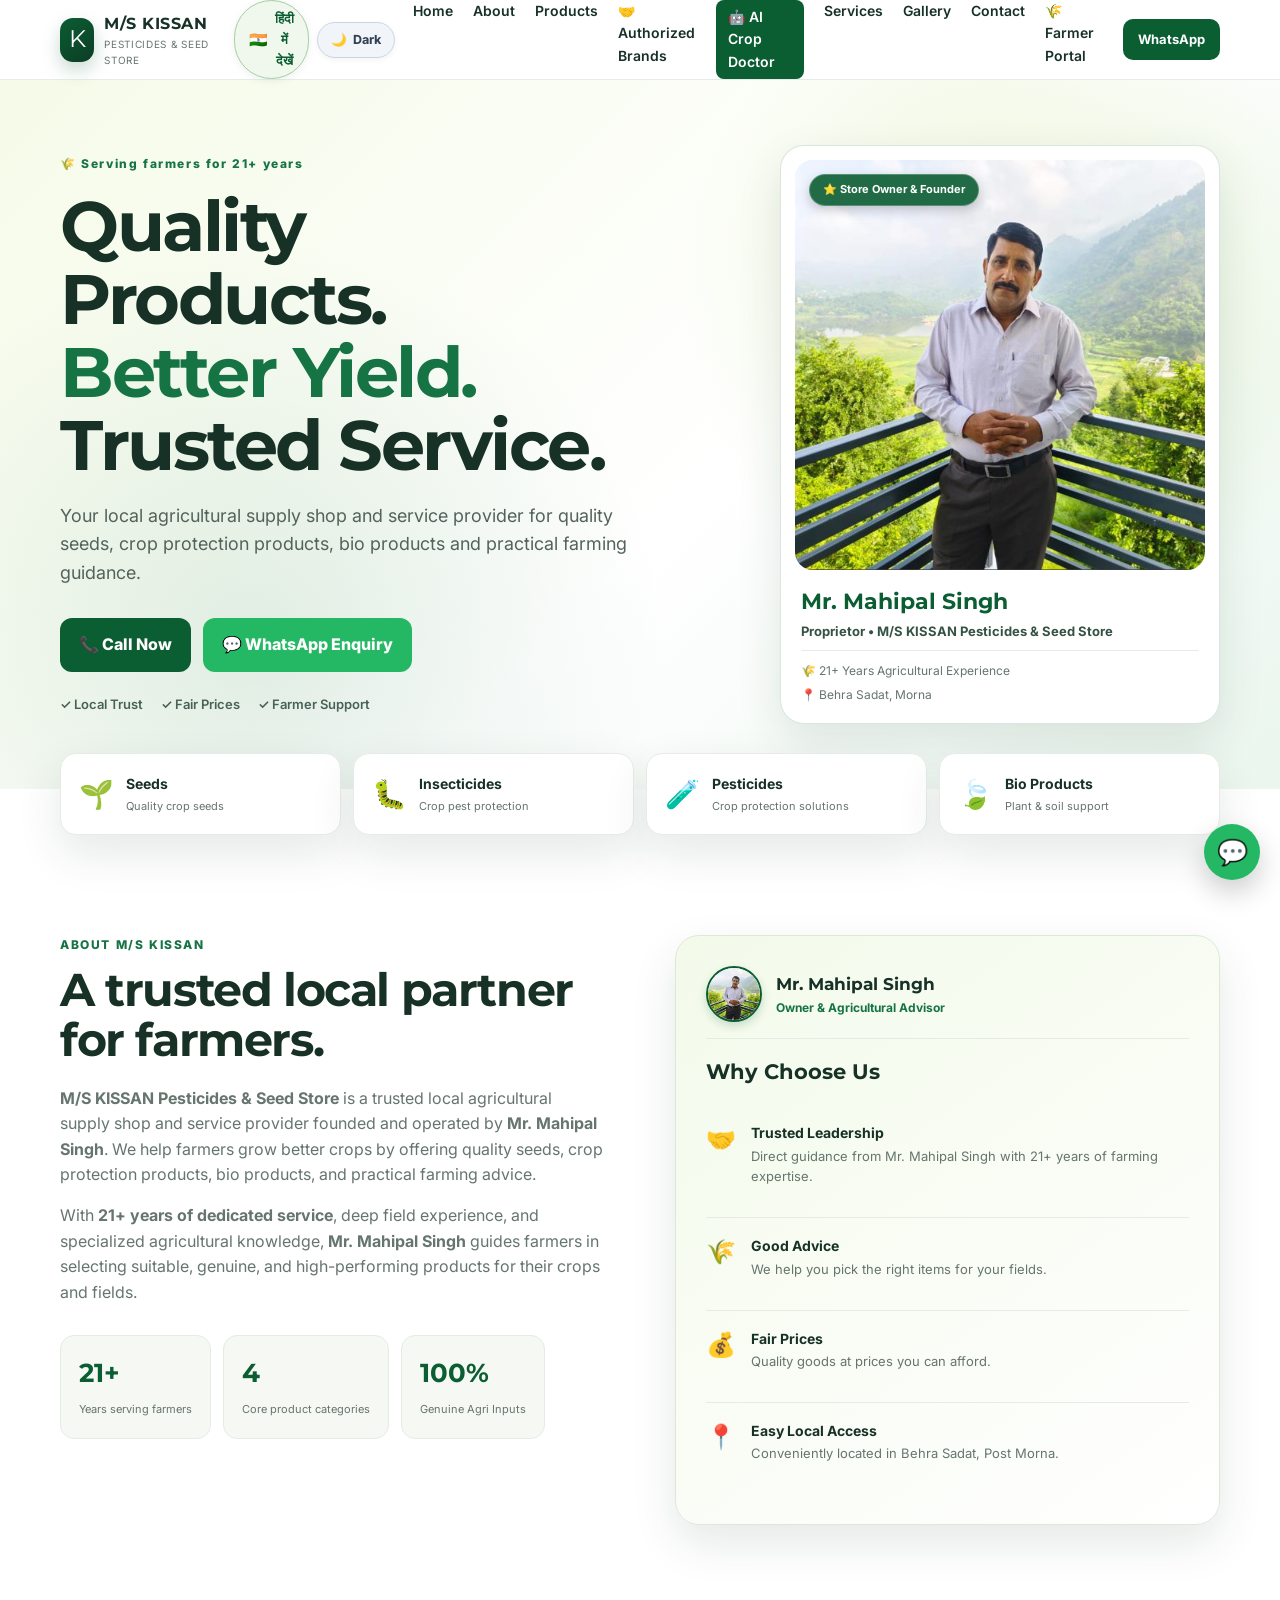
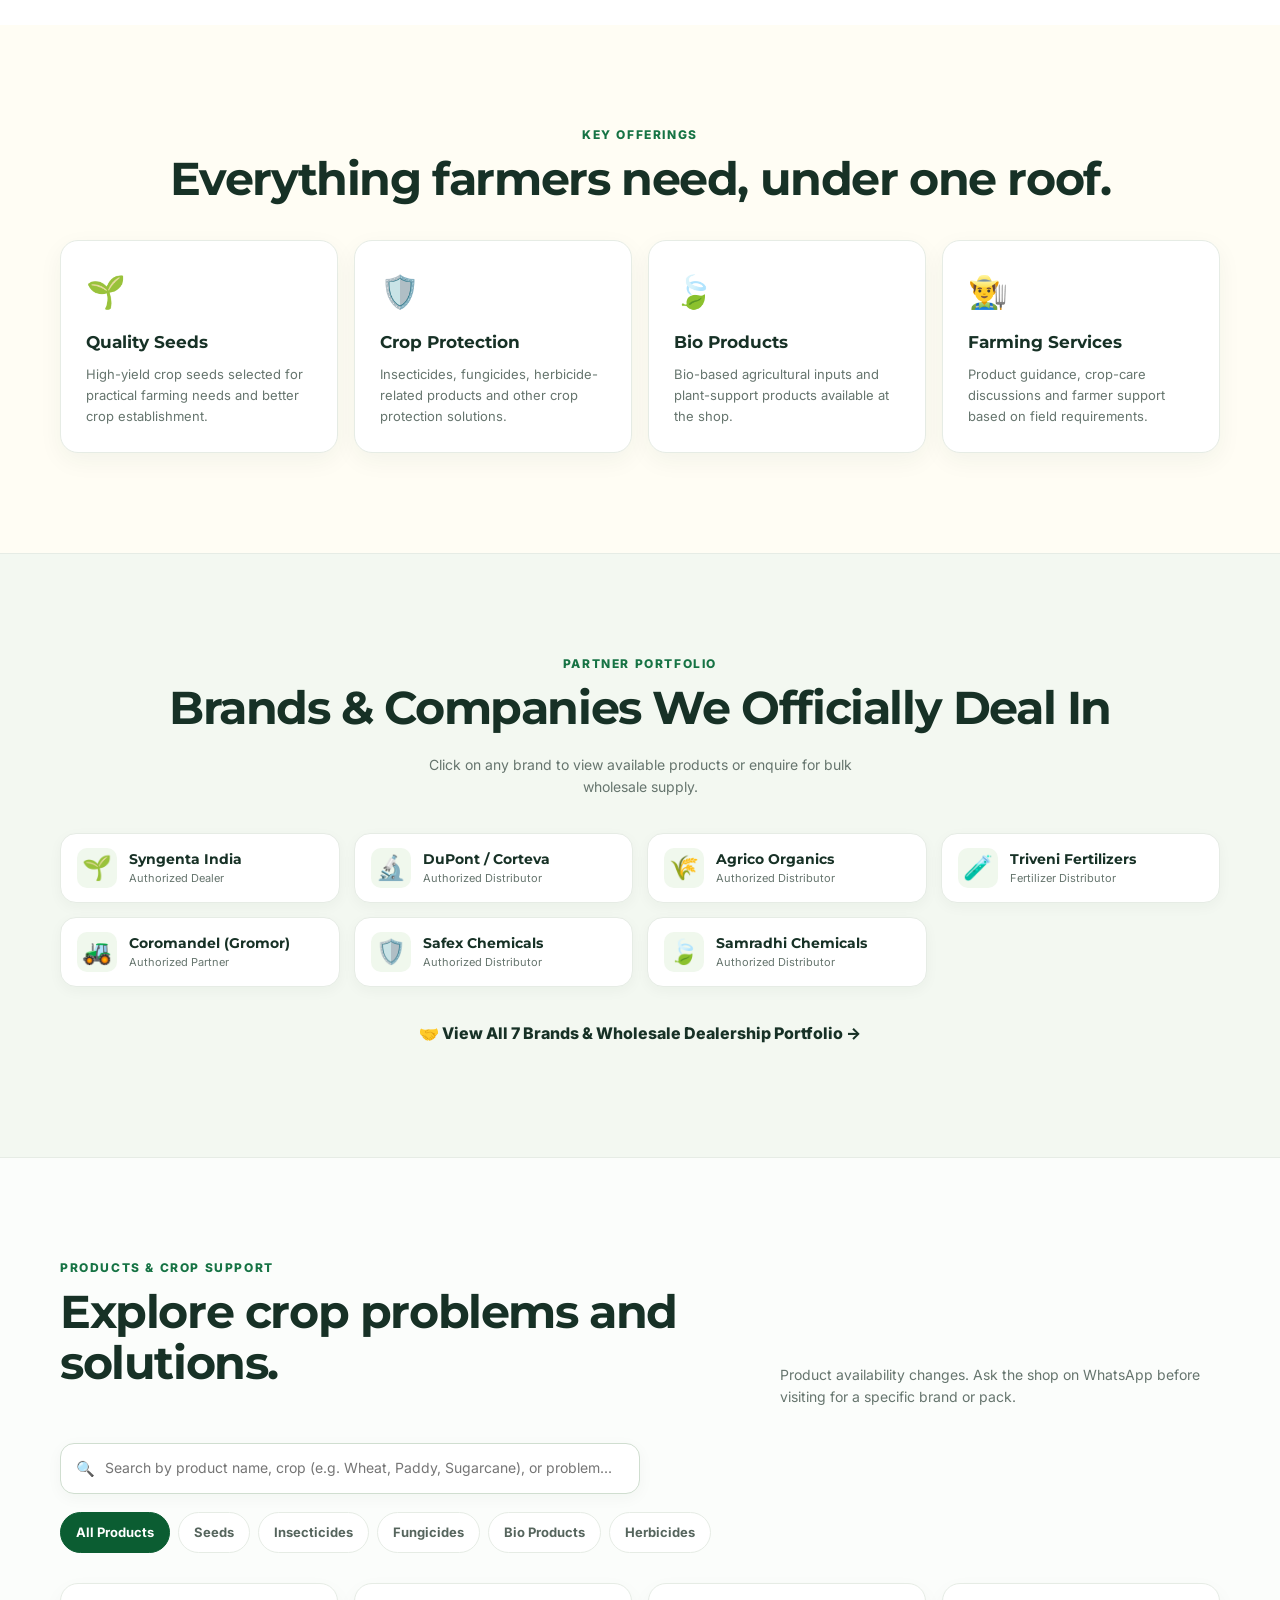
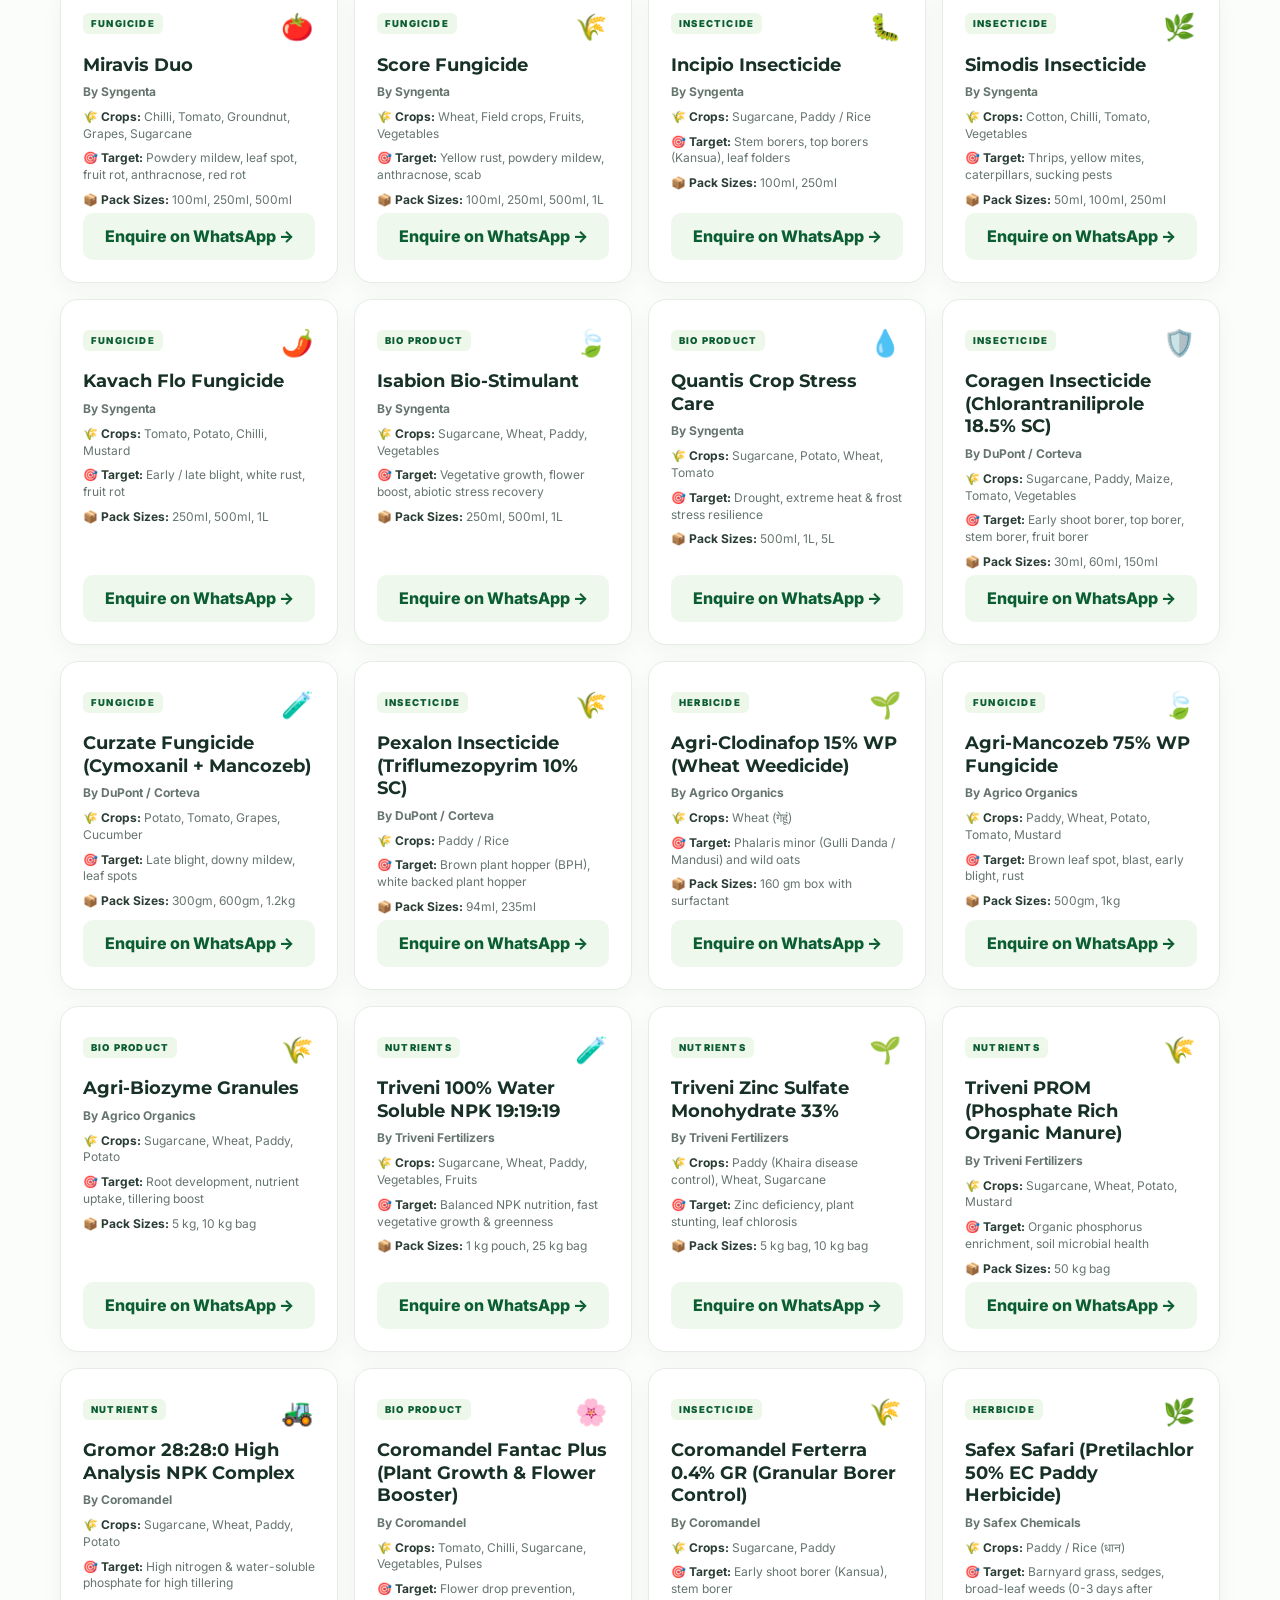
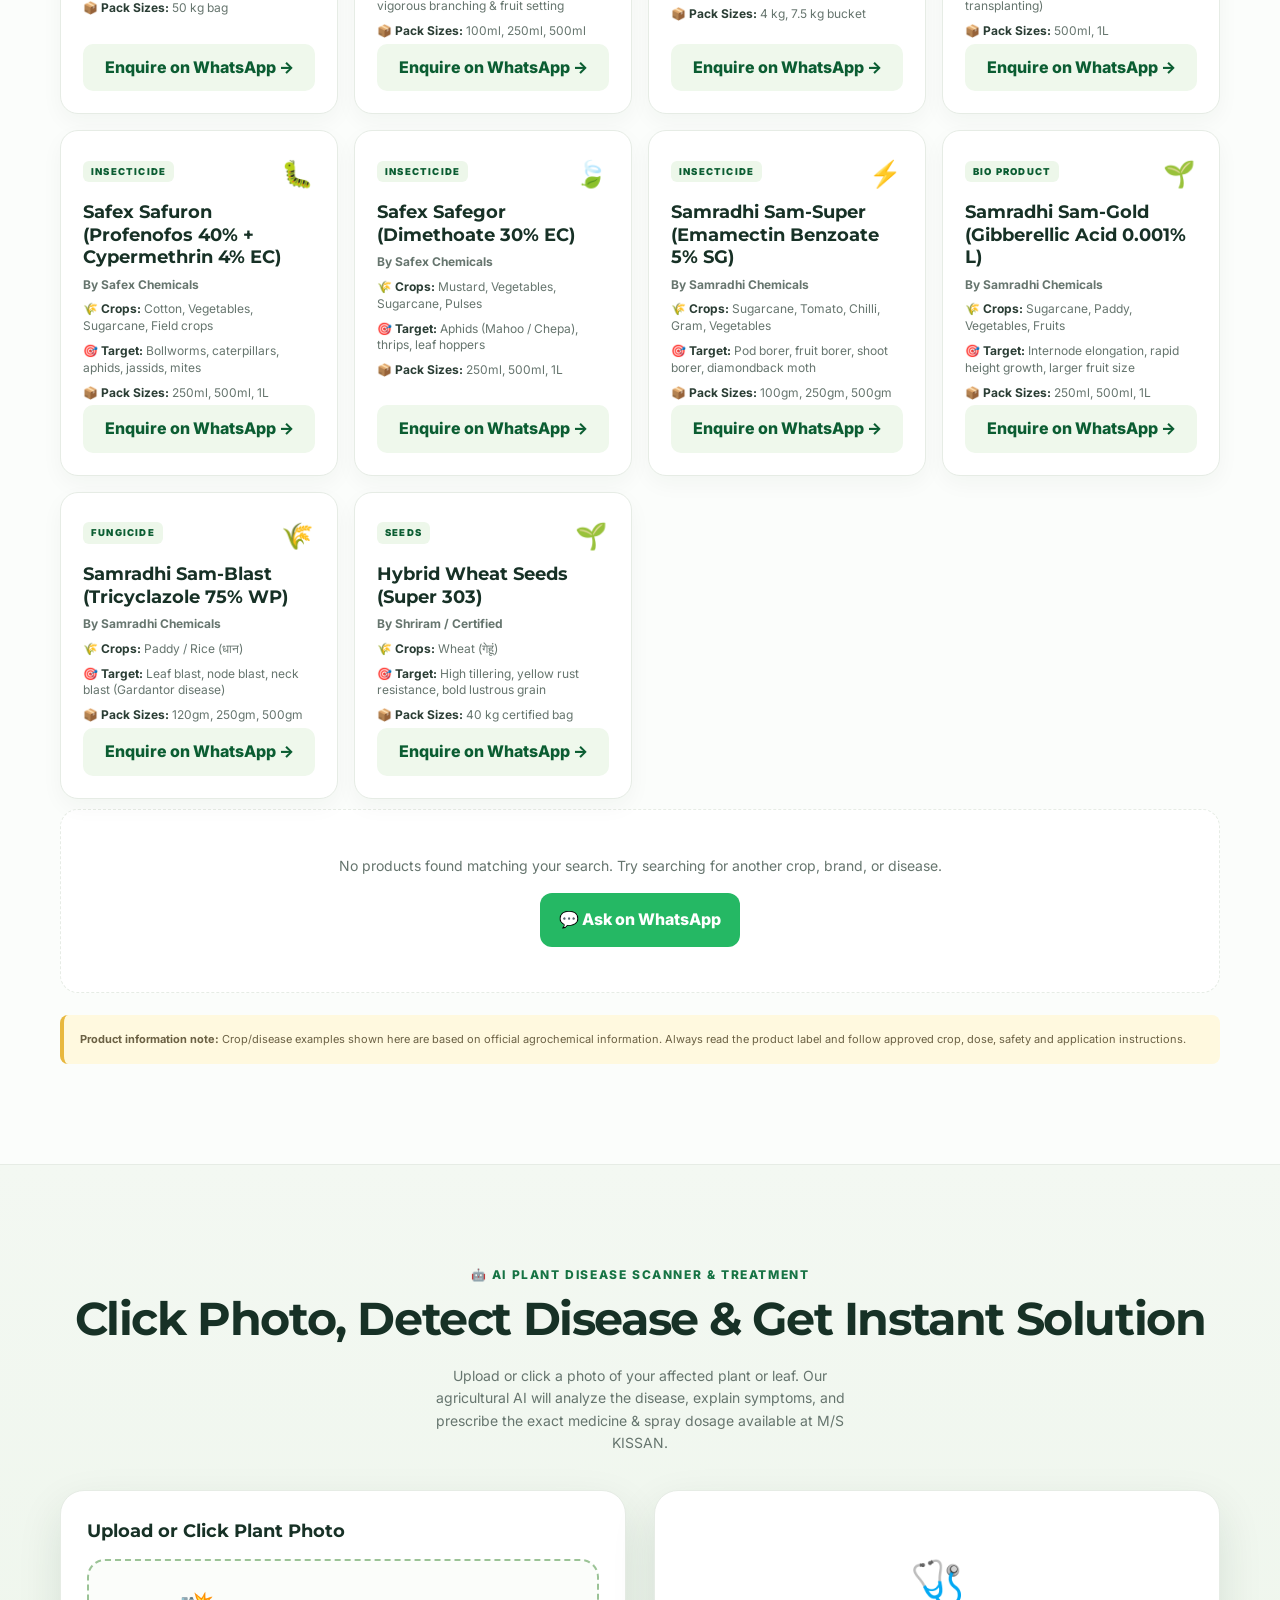
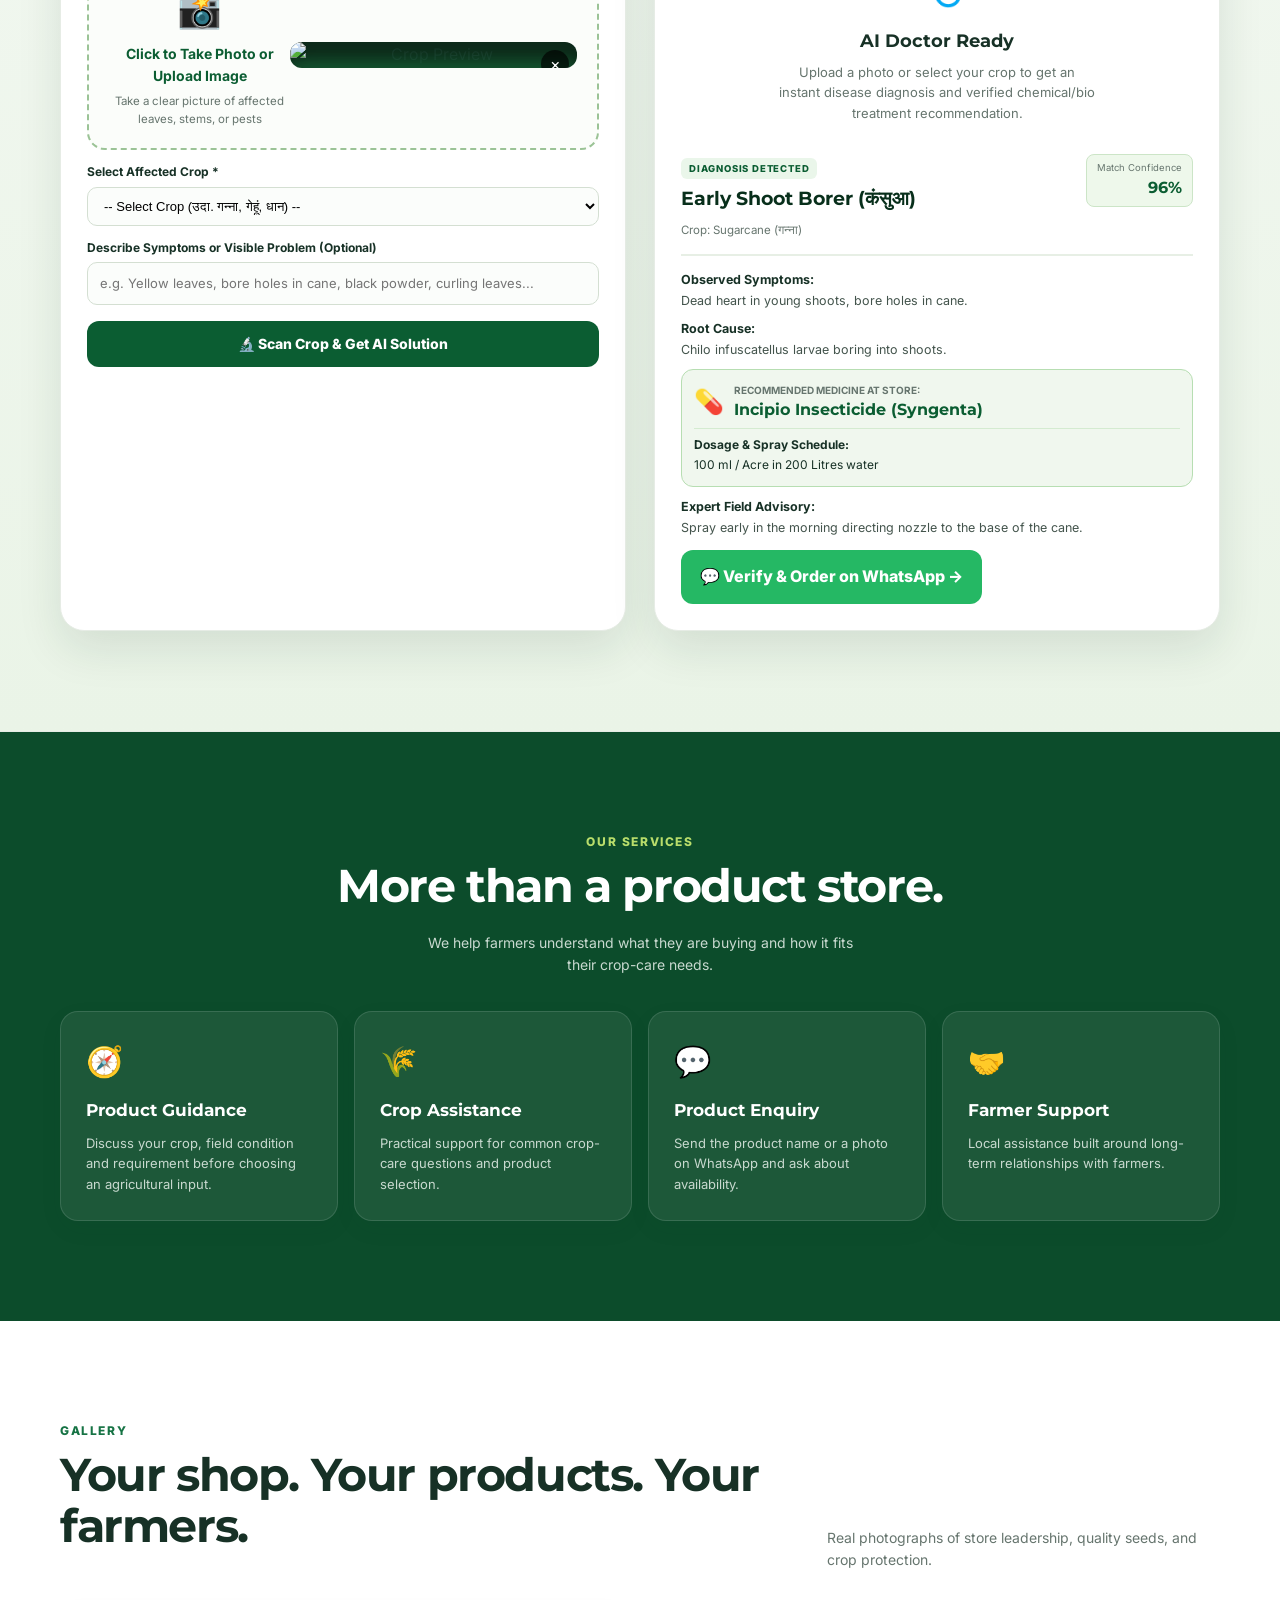
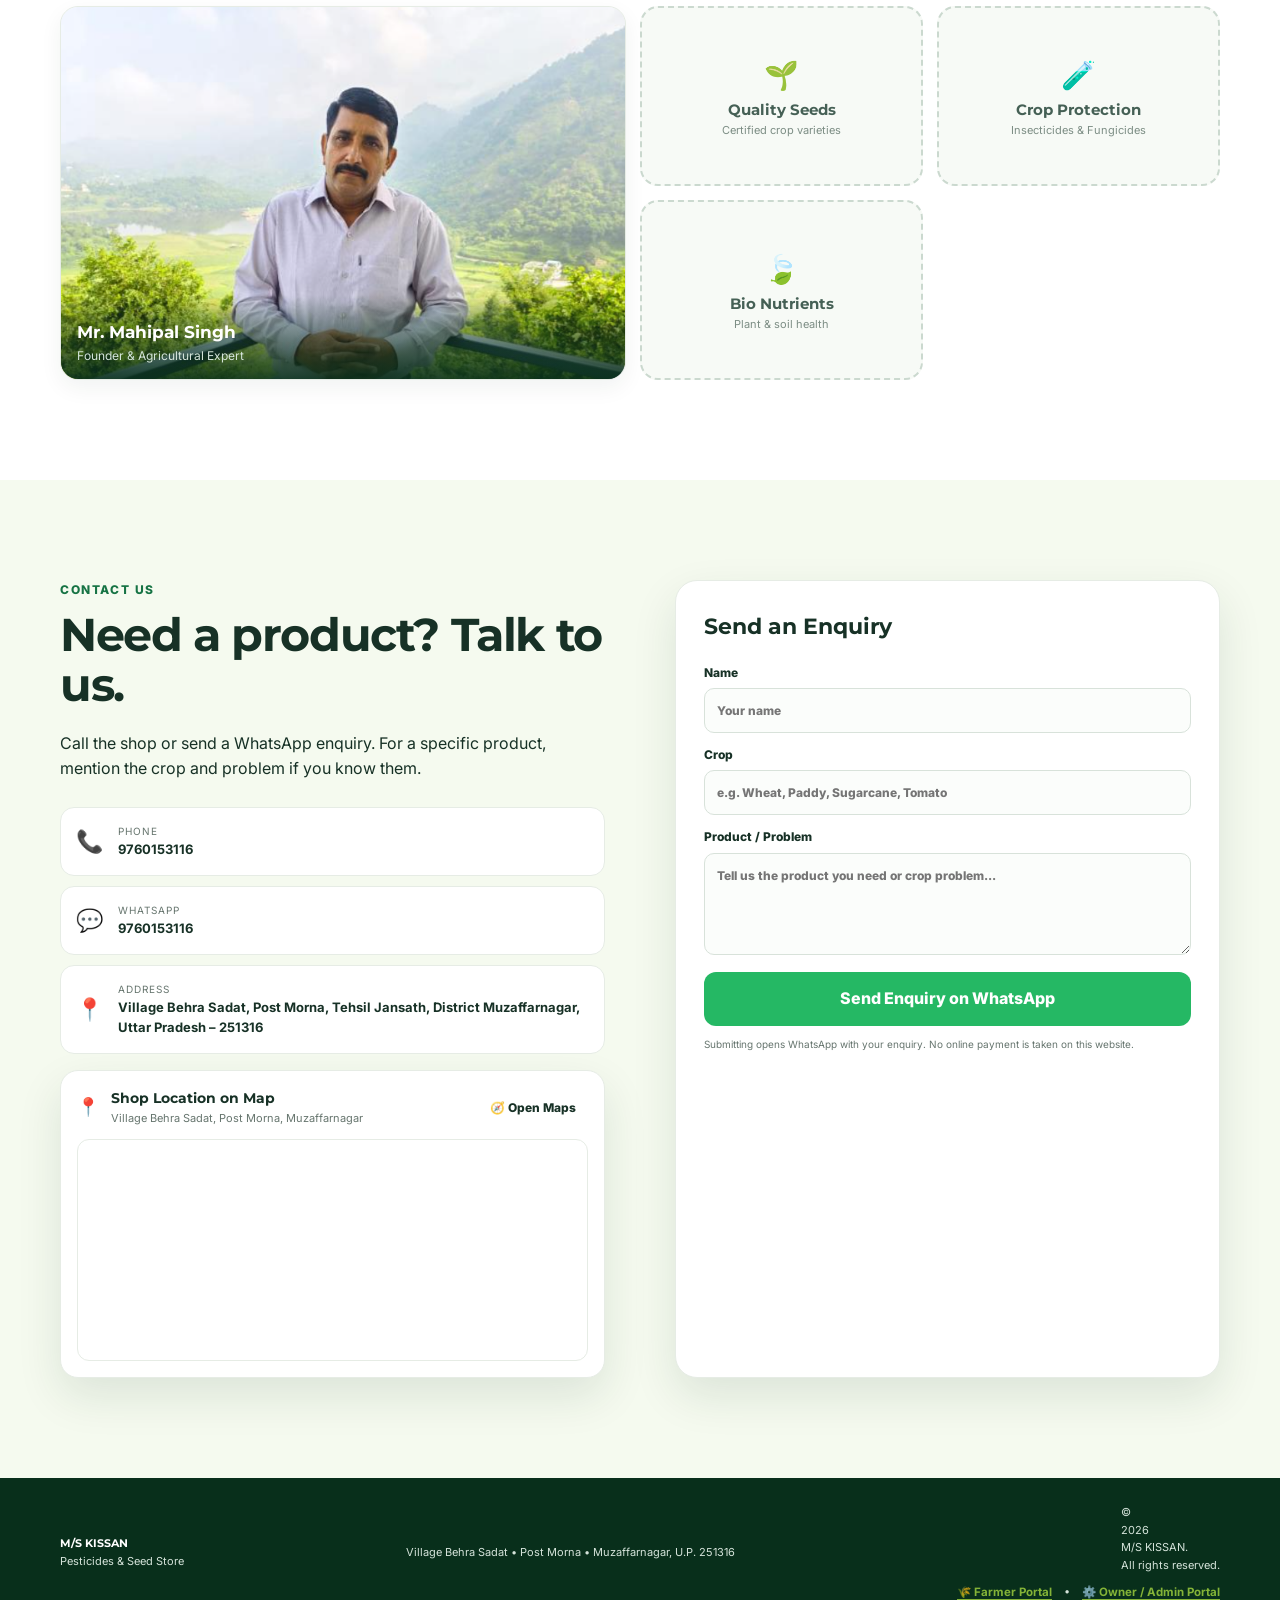
==== commit badab7e2: "Add persistent Dark and Bright theme toggle across all portals" ====
--- a/index.html
+++ b/index.html
@@ -26,12 +26,21 @@
         </span>
       </a>
 
-      <!-- Language Switcher Pill -->
-      <div class="lang-switch-wrap">
-        <button id="langToggleBtn" class="lang-toggle-btn" aria-label="Switch Language (Hindi / English)">
-          <span class="lang-flag">🇮🇳</span>
-          <span id="langBtnLabel">हिंदी में देखें</span>
-        </button>
+      <!-- Language & Theme Switchers -->
+      <div style="display:flex; align-items:center; gap:8px;">
+        <div class="lang-switch-wrap">
+          <button id="langToggleBtn" class="lang-toggle-btn" aria-label="Switch Language (Hindi / English)">
+            <span class="lang-flag">🇮🇳</span>
+            <span id="langBtnLabel">हिंदी में देखें</span>
+          </button>
+        </div>
+
+        <div class="theme-switch-wrap">
+          <button type="button" class="theme-toggle-btn" title="Toggle Dark / Bright Theme" aria-label="Toggle Theme">
+            <span class="theme-icon">🌙</span>
+            <span class="theme-label">Dark</span>
+          </button>
+        </div>
       </div>
 
       <button class="menu-toggle" aria-label="Open menu" aria-expanded="false">☰</button>
@@ -541,7 +550,9 @@
     href="https://wa.me/919760153116?text=Hello%20M%2FS%20KISSAN%20Pesticides%20and%20Seed%20Store%2C%20I%20want%20to%20enquire%20about%20a%20product."
     target="_blank" rel="noopener" aria-label="WhatsApp">💬</a>
 
+  <script src="theme-manager.js"></script>
   <script src="kissan-master-db.js"></script>
+  <script src="api-client.js"></script>
   <script src="translations.js"></script>
   <script src="products-data.js"></script>
   <script src="farmer-db.js"></script>
--- a/style.css
+++ b/style.css
@@ -175,3 +175,181 @@
 @media(max-width:980px){.nav{gap:13px}.product-grid{grid-template-columns:repeat(2,1fr)}.offering-grid,.service-grid{grid-template-columns:repeat(2,1fr)}}
 @media(max-width:760px){.nav{display:none;position:absolute;top:76px;left:0;right:0;background:#fff;padding:18px 5%;border-bottom:1px solid var(--line);flex-direction:column}.nav.open{display:flex}.menu-toggle{display:block}.nav-whatsapp{display:none}.hero-grid,.two-col,.contact-grid,.ai-doctor-grid{grid-template-columns:1fr;gap:25px}.hero{min-height:auto}.hero-grid{padding:55px 0}.hero-card{order:-1;margin:0 auto;max-width:100%}.hero h1{font-size:45px}.category-grid{grid-template-columns:repeat(2,1fr)}.section{padding:70px 0}.section-heading{display:block}.section-heading>p{margin-top:10px}.gallery-grid{grid-template-columns:1fr 1fr;grid-template-rows:220px 180px}.gallery-placeholder.large,.gallery-card.large{grid-row:auto;grid-column:span 2}.footer-wrap{flex-direction:column;align-items:flex-start}.stats{flex-wrap:wrap}}
 @media(max-width:500px){.product-grid,.offering-grid,.service-grid,.category-grid{grid-template-columns:1fr}.gallery-grid{grid-template-columns:1fr;grid-template-rows:auto}.gallery-placeholder.large,.gallery-card.large{grid-column:auto;height:280px}.hero h1{font-size:38px}.hero-actions .btn{width:100%}}
+
+/* ========================================================================== */
+/* THEME SWITCHER BUTTON STYLES & DARK MODE DESIGN SYSTEM */
+/* ========================================================================== */
+
+.theme-switch-wrap {
+  display: flex;
+  align-items: center;
+}
+
+.theme-toggle-btn {
+  display: inline-flex;
+  align-items: center;
+  gap: 6px;
+  background: #f1f5f9;
+  border: 1.5px solid #cbd5e1;
+  color: #334155;
+  padding: 7px 13px;
+  border-radius: 999px;
+  font-size: 12.5px;
+  font-weight: 750;
+  cursor: pointer;
+  transition: all 0.2s cubic-bezier(0.4, 0, 0.2, 1);
+  box-shadow: 0 2px 6px rgba(0, 0, 0, 0.05);
+}
+
+.theme-toggle-btn:hover {
+  background: #e2e8f0;
+  transform: translateY(-1px);
+  box-shadow: 0 4px 10px rgba(0, 0, 0, 0.1);
+}
+
+.theme-toggle-btn.dark-active {
+  background: #1e293b;
+  border-color: #38bdf8;
+  color: #f8fafc;
+  box-shadow: 0 0 12px rgba(56, 189, 248, 0.25);
+}
+
+/* DARK MODE OVERRIDES */
+[data-theme="dark"] {
+  --green: #22c55e;
+  --green2: #4ade80;
+  --lime: #bef264;
+  --cream: #0f1c16;
+  --gold: #facc15;
+  --ink: #f0fdf4;
+  --muted: #94a3b8;
+  --line: #1e3a2e;
+  --white: #112019;
+  --shadow: 0 18px 45px rgba(0, 0, 0, 0.45);
+}
+
+[data-theme="dark"] body {
+  background-color: #08120d;
+  color: #f0fdf4;
+}
+
+[data-theme="dark"] .site-header {
+  background: rgba(8, 18, 13, 0.92);
+  border-bottom-color: rgba(34, 197, 94, 0.2);
+}
+
+[data-theme="dark"] .nav {
+  background: #08120d;
+  border-bottom-color: var(--line);
+}
+
+[data-theme="dark"] .hero {
+  background: linear-gradient(135deg, #0b1c14 0%, #08120d 56%, #0d2419 100%);
+}
+
+[data-theme="dark"] .hero-bg {
+  background: radial-gradient(circle at 80% 30%, rgba(190, 242, 100, 0.1), transparent 40%), radial-gradient(circle at 20% 80%, rgba(34, 197, 94, 0.08), transparent 40%);
+}
+
+[data-theme="dark"] .hero-text,
+[data-theme="dark"] .about p,
+[data-theme="dark"] .section-sub,
+[data-theme="dark"] .poster-meta,
+[data-theme="dark"] .cat-btn {
+  color: #94a3b8;
+}
+
+[data-theme="dark"] .hero-card,
+[data-theme="dark"] .category-card,
+[data-theme="dark"] .product-card,
+[data-theme="dark"] .info-panel,
+[data-theme="dark"] .gallery-card,
+[data-theme="dark"] .contact-list > a,
+[data-theme="dark"] .contact-list > div,
+[data-theme="dark"] .map-card,
+[data-theme="dark"] .enquiry-form,
+[data-theme="dark"] .ai-doctor-card,
+[data-theme="dark"] .rx-modal-card {
+  background: #11221a;
+  border-color: #1e3a2e;
+  color: #f0fdf4;
+}
+
+[data-theme="dark"] .category-card:hover,
+[data-theme="dark"] .product-card:hover {
+  border-color: var(--green);
+  box-shadow: 0 12px 30px rgba(34, 197, 94, 0.15);
+}
+
+[data-theme="dark"] .stats div {
+  background: #14281f;
+  border-color: #1e3a2e;
+}
+
+[data-theme="dark"] .poster-image-wrap {
+  background: #14281f;
+}
+
+[data-theme="dark"] .poster-meta {
+  color: #94a3b8;
+  border-top-color: #1e3a2e;
+}
+
+[data-theme="dark"] .gallery-placeholder {
+  background: #11221a;
+  border-color: #1e3a2e;
+  color: #94a3b8;
+}
+
+[data-theme="dark"] .gallery-placeholder strong {
+  color: #f0fdf4;
+}
+
+[data-theme="dark"] .contact {
+  background: #0b1711;
+}
+
+[data-theme="dark"] .enquiry-form input,
+[data-theme="dark"] .enquiry-form textarea,
+[data-theme="dark"] .search-bar-wrap input,
+[data-theme="dark"] .ai-input-group textarea,
+[data-theme="dark"] .ai-input-group select {
+  background: #09140e;
+  border-color: #1e3a2e;
+  color: #f0fdf4;
+}
+
+[data-theme="dark"] .cat-btn {
+  background: #14281f;
+  border-color: #1e3a2e;
+  color: #94a3b8;
+}
+
+[data-theme="dark"] .cat-btn.active {
+  background: var(--green);
+  color: #08120d;
+}
+
+[data-theme="dark"] .ai-doctor {
+  background: #08120d;
+}
+
+[data-theme="dark"] .ai-upload-area {
+  background: #0b1711;
+  border-color: #1e3a2e;
+}
+
+[data-theme="dark"] .rx-result-panel {
+  background: #11221a;
+  border-color: #1e3a2e;
+}
+
+[data-theme="dark"] .rx-medicine-box {
+  background: #14281f;
+  border-color: #22c55e;
+}
+
+[data-theme="dark"] footer {
+  background: #060c09;
+  border-top: 1px solid #1e3a2e;
+}
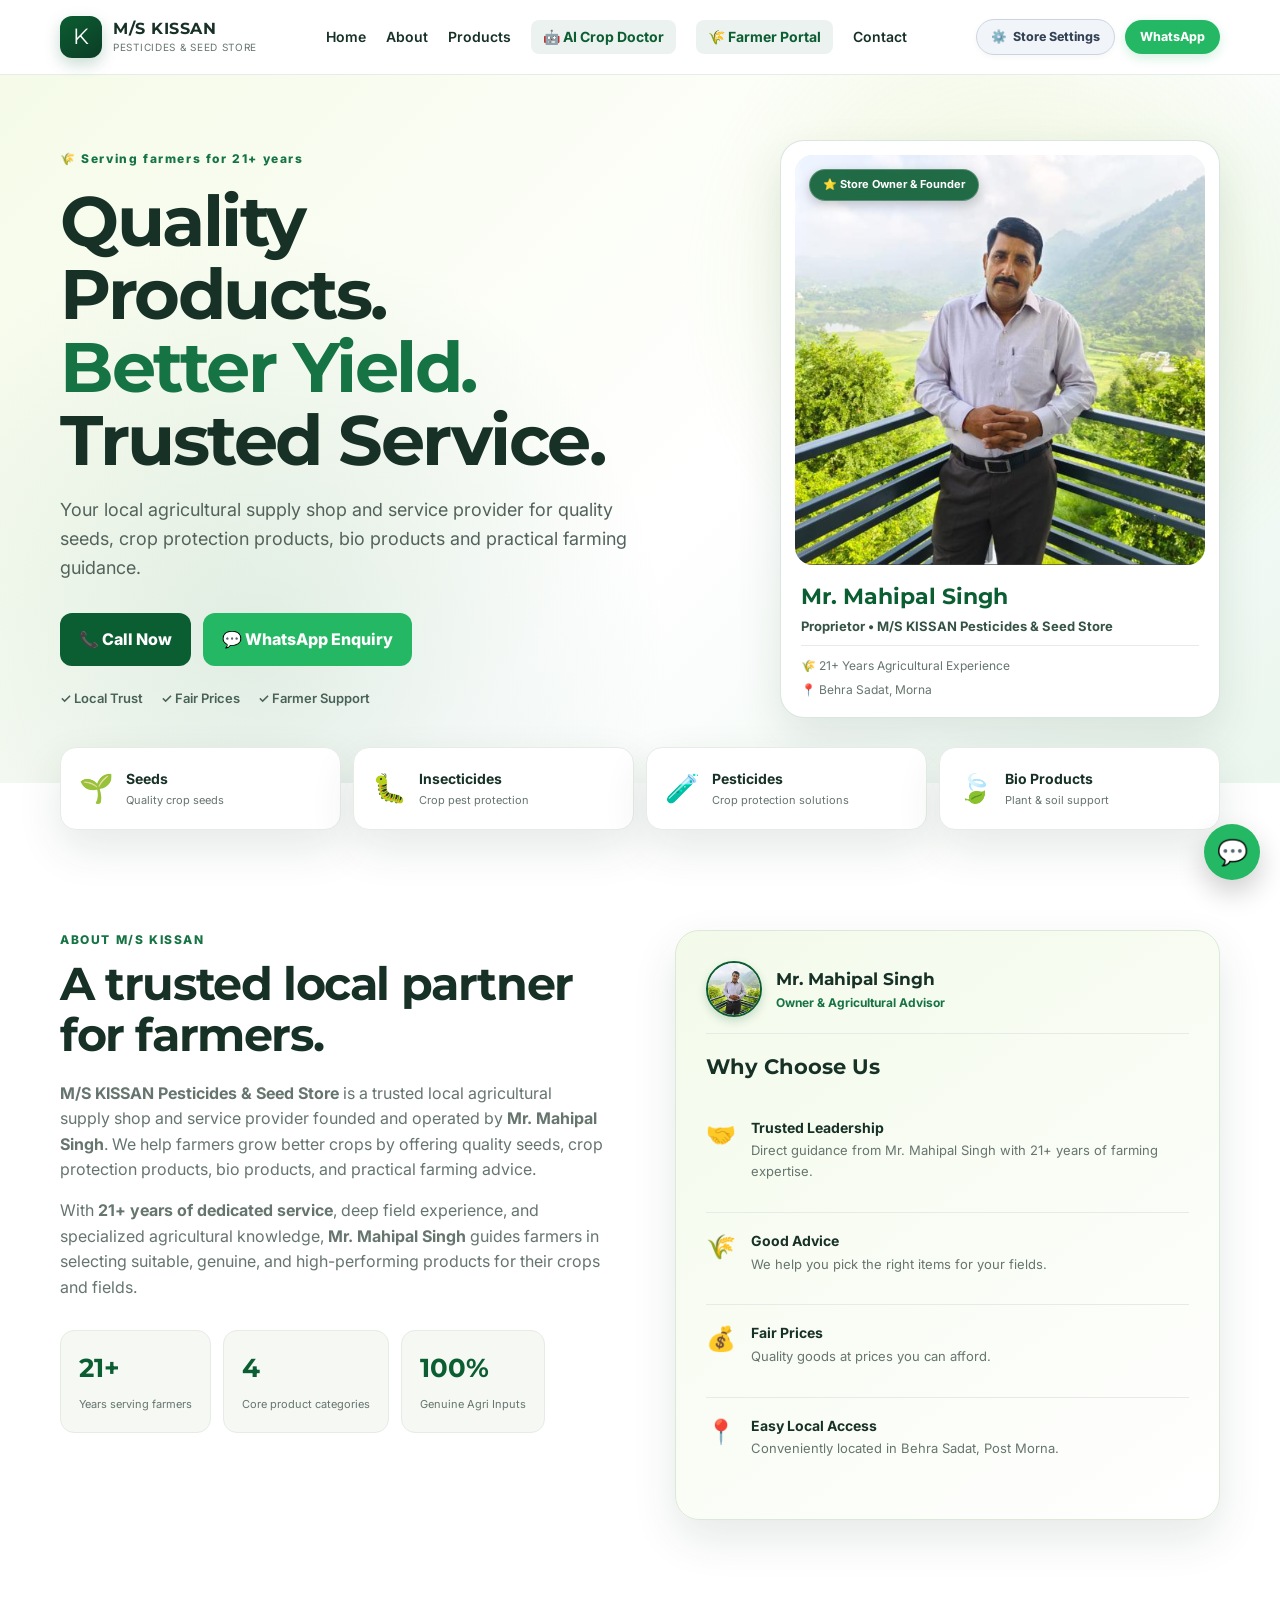
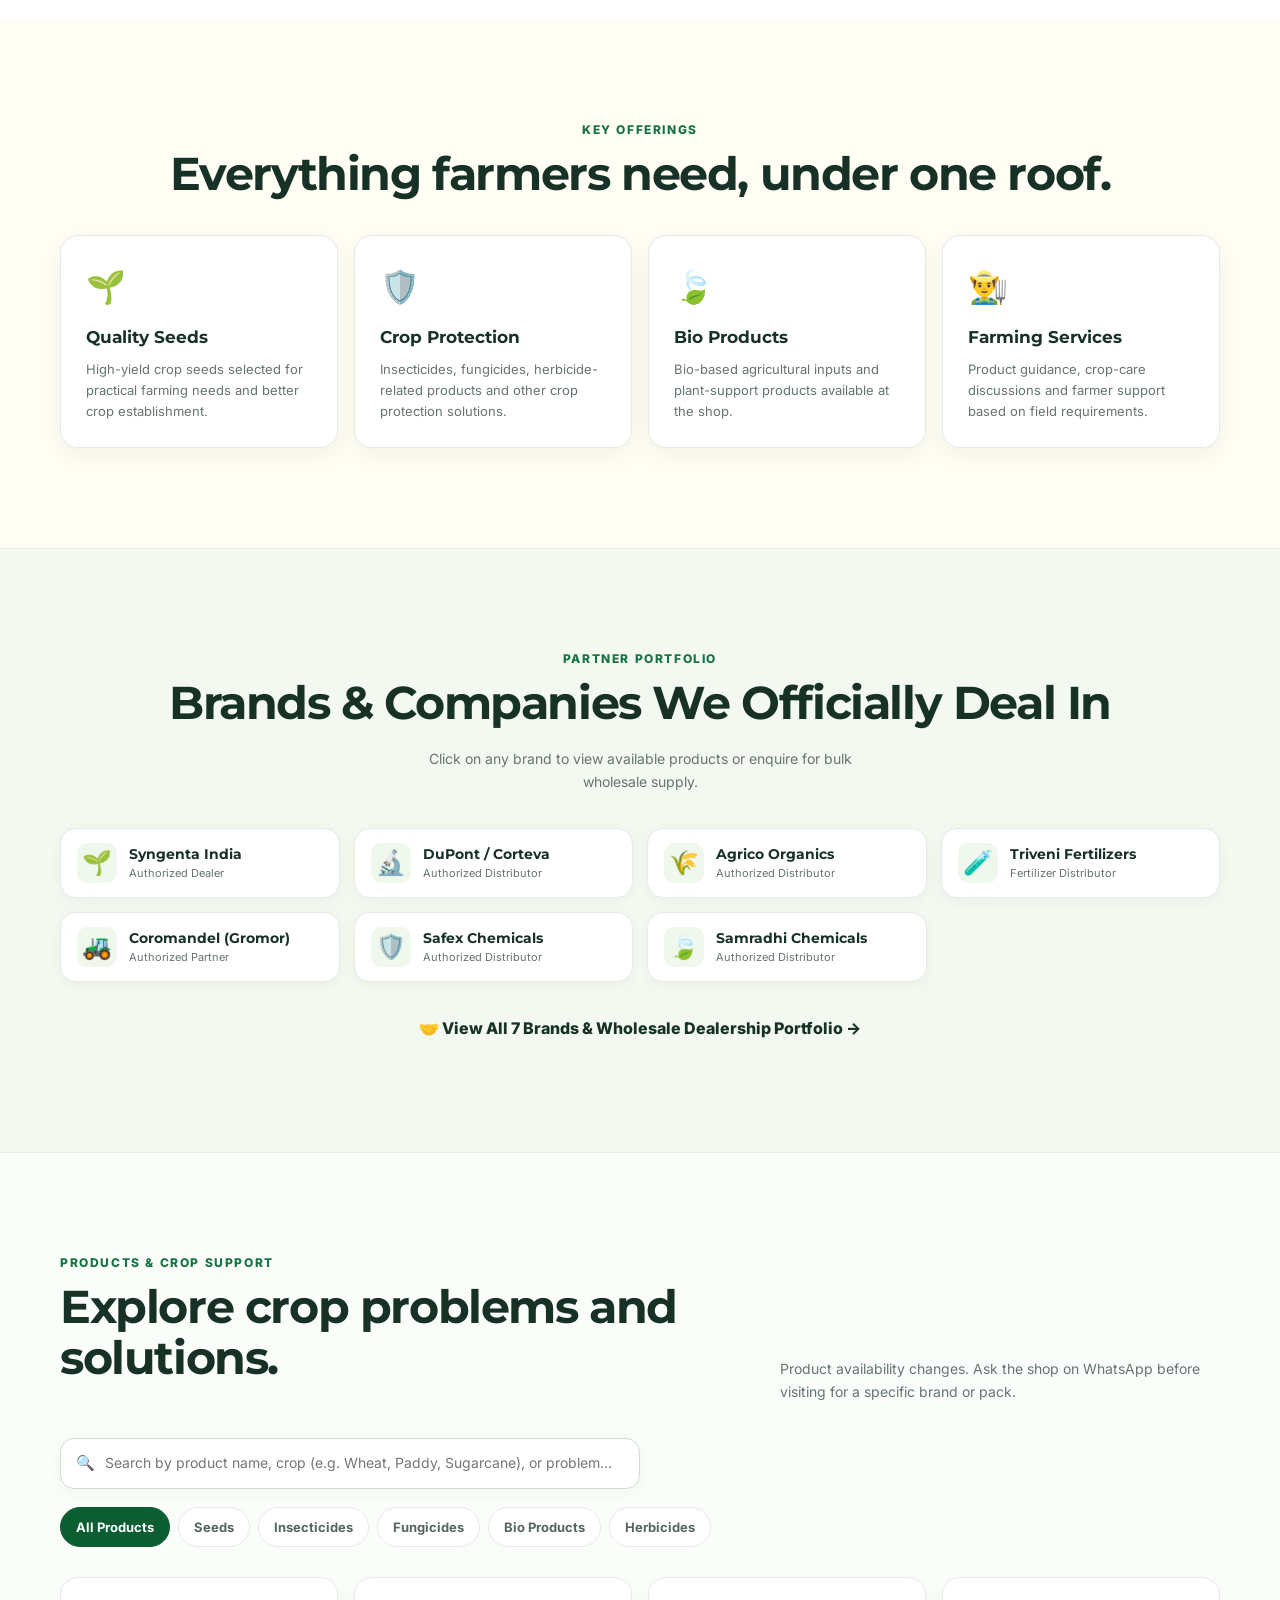
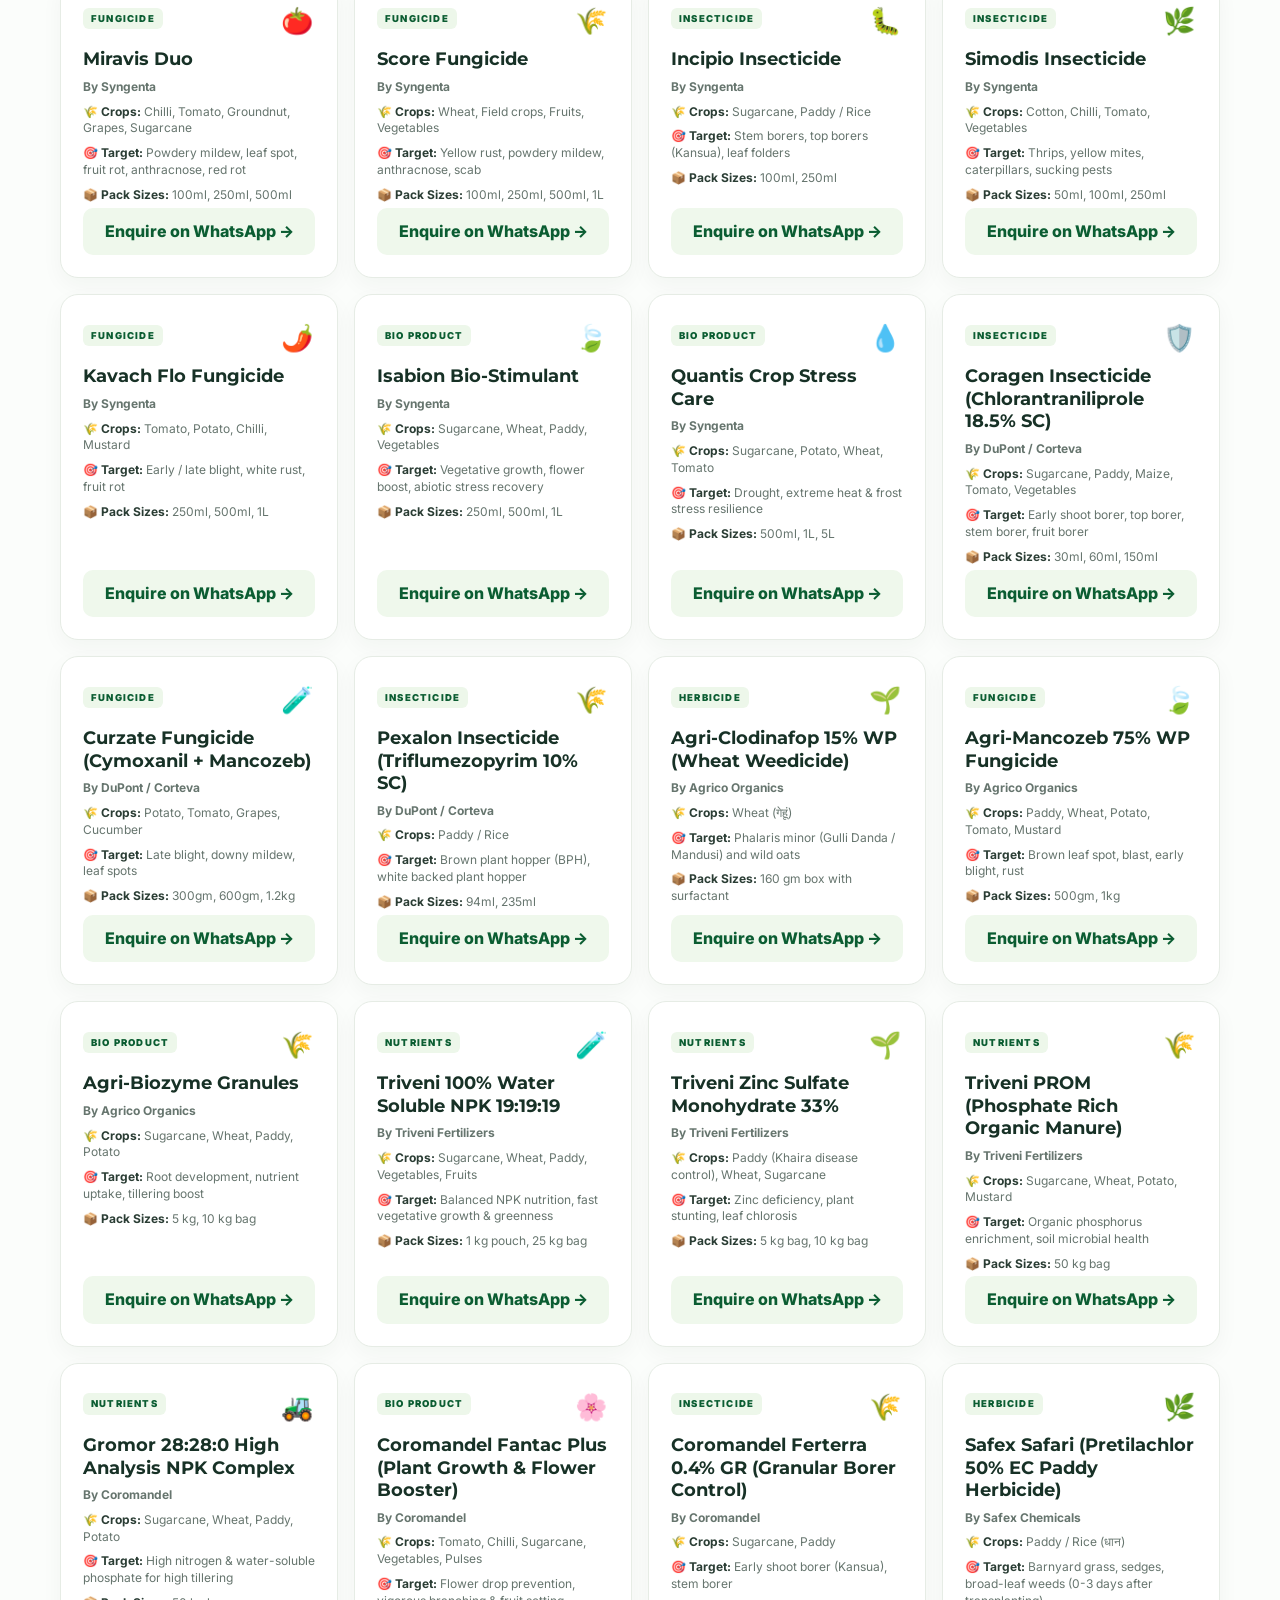
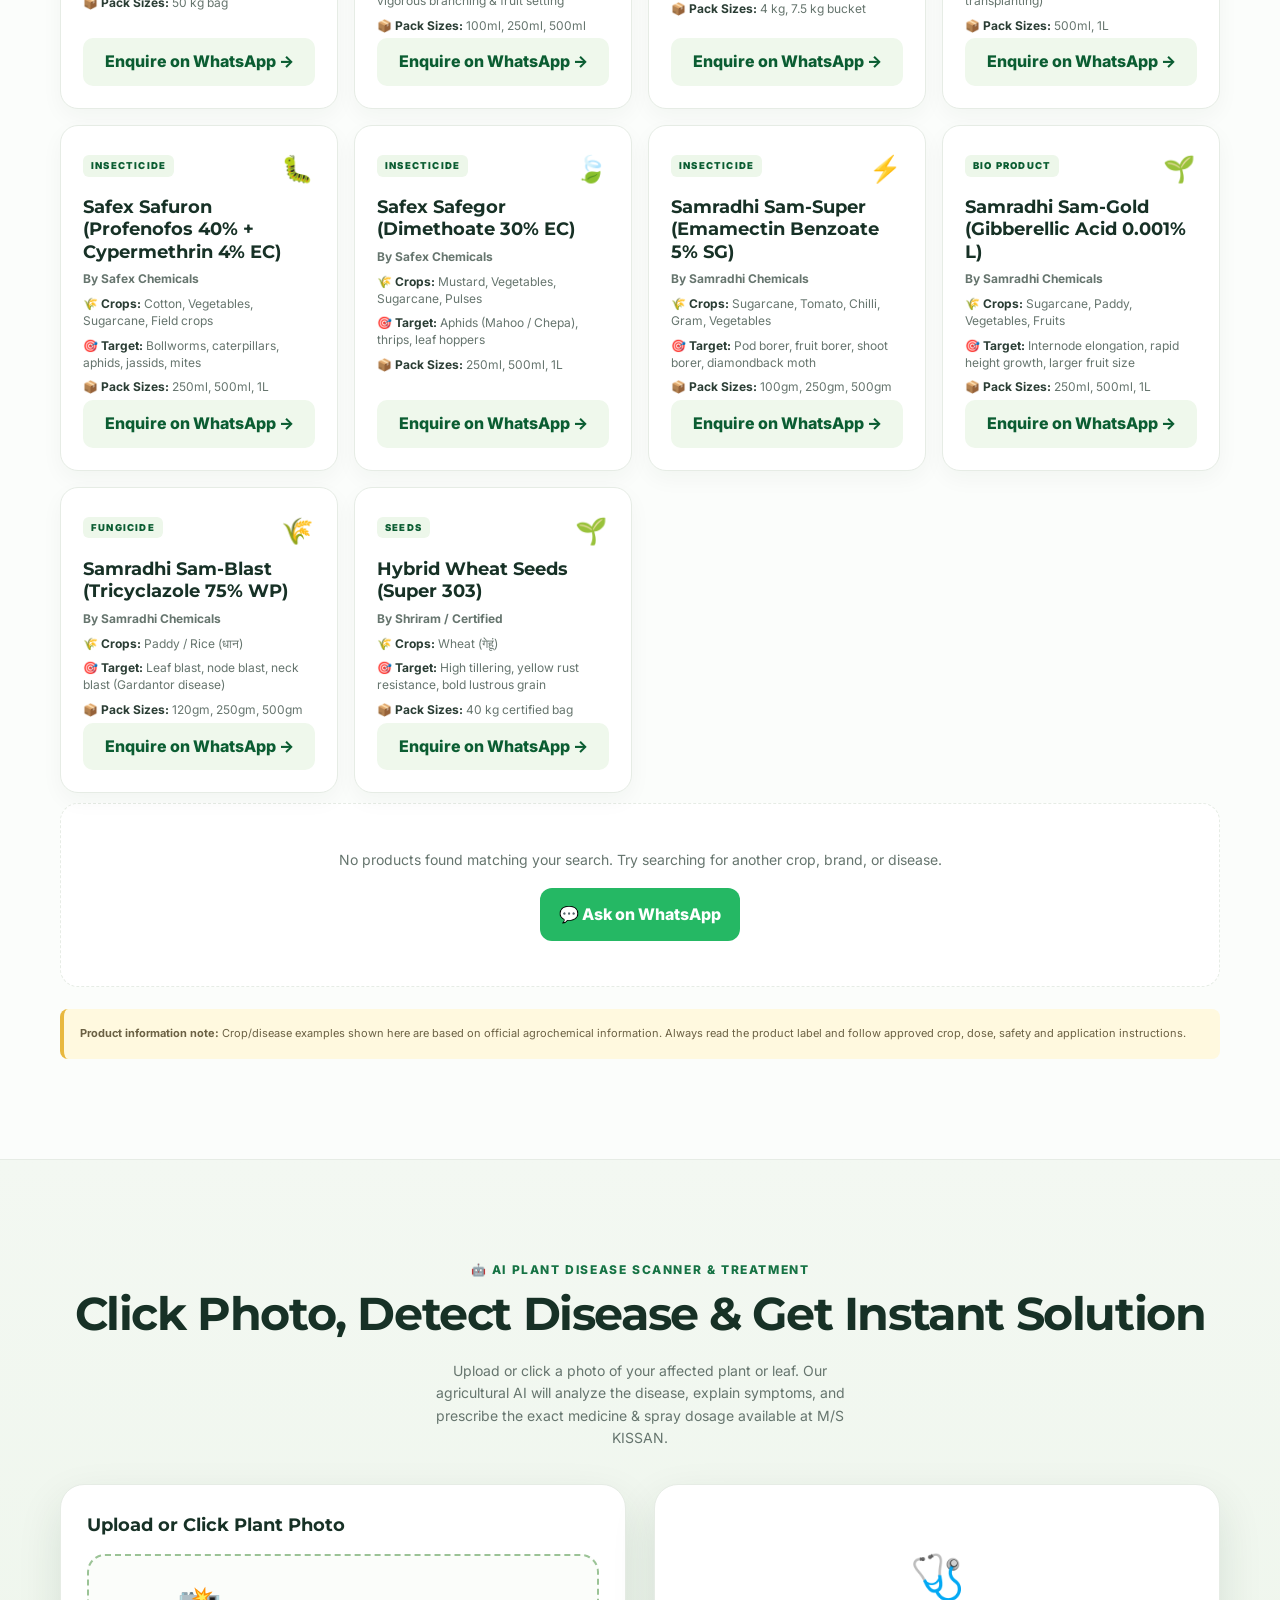
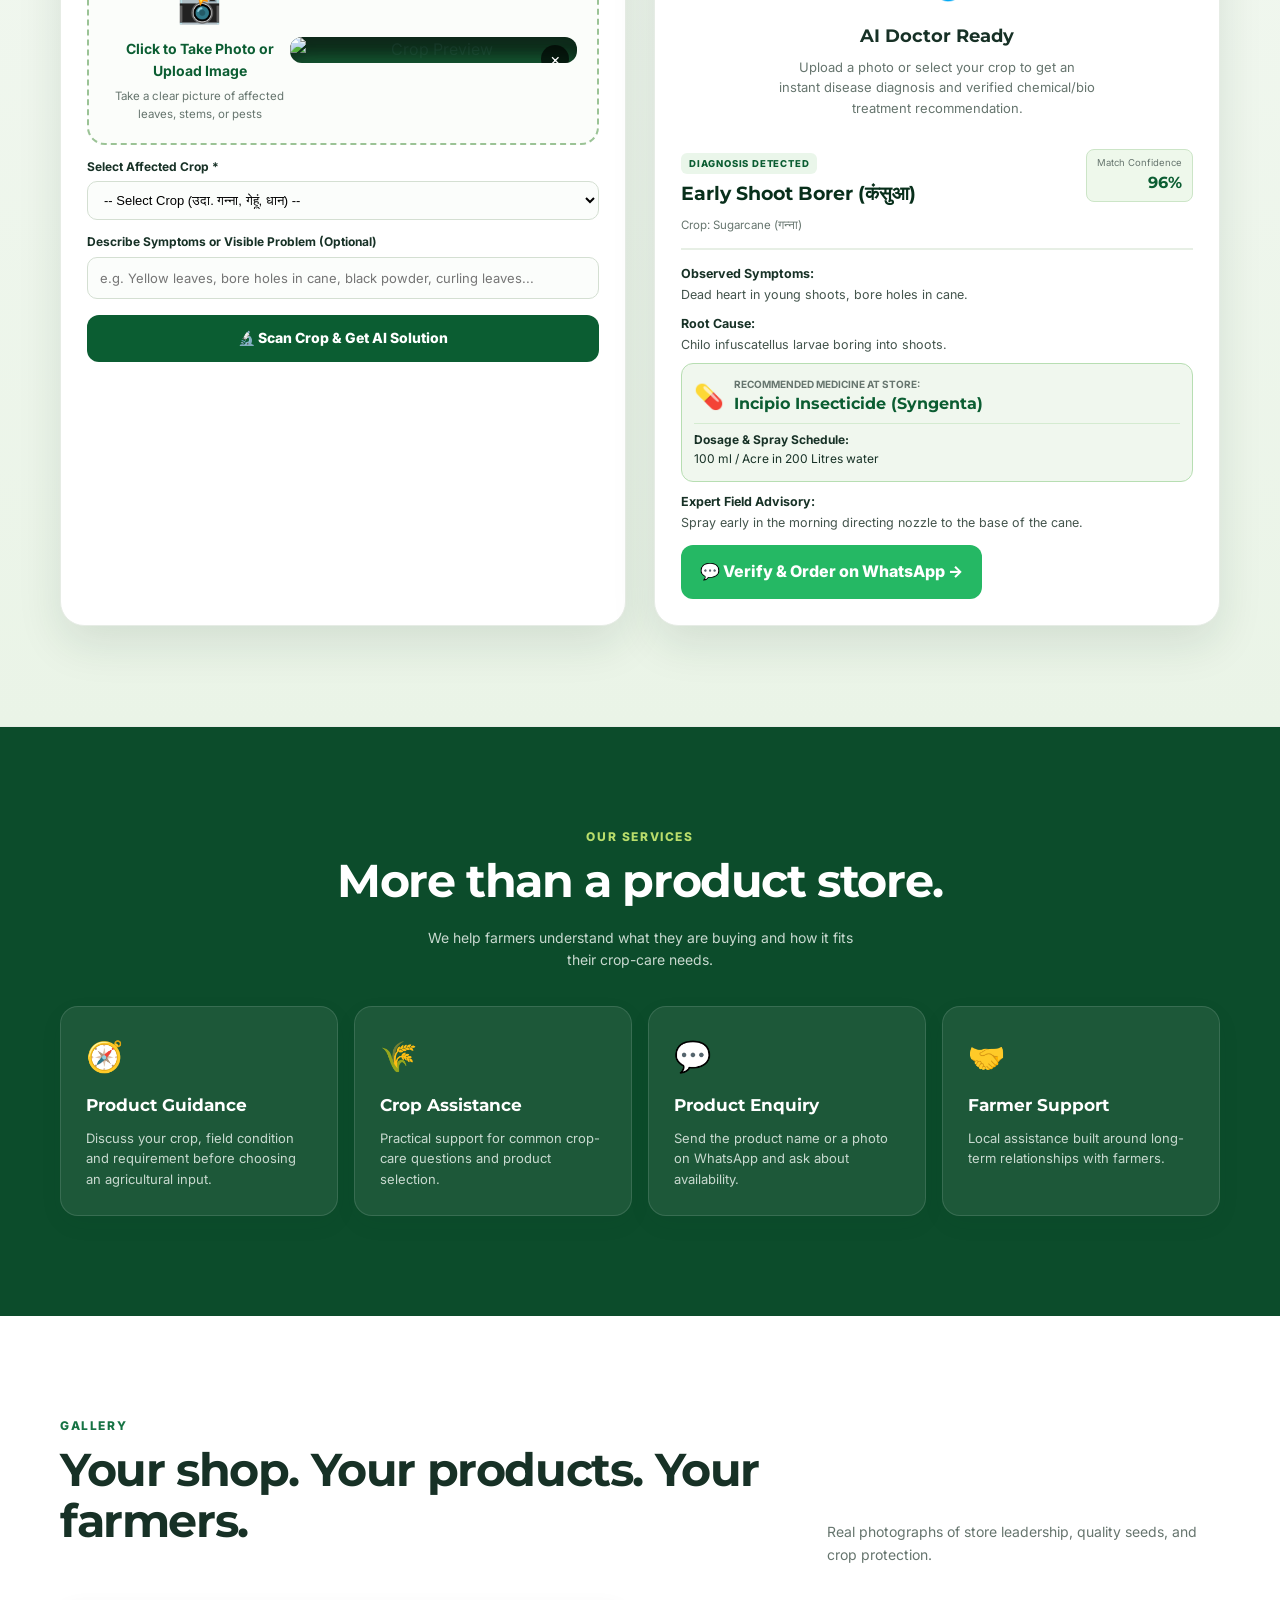
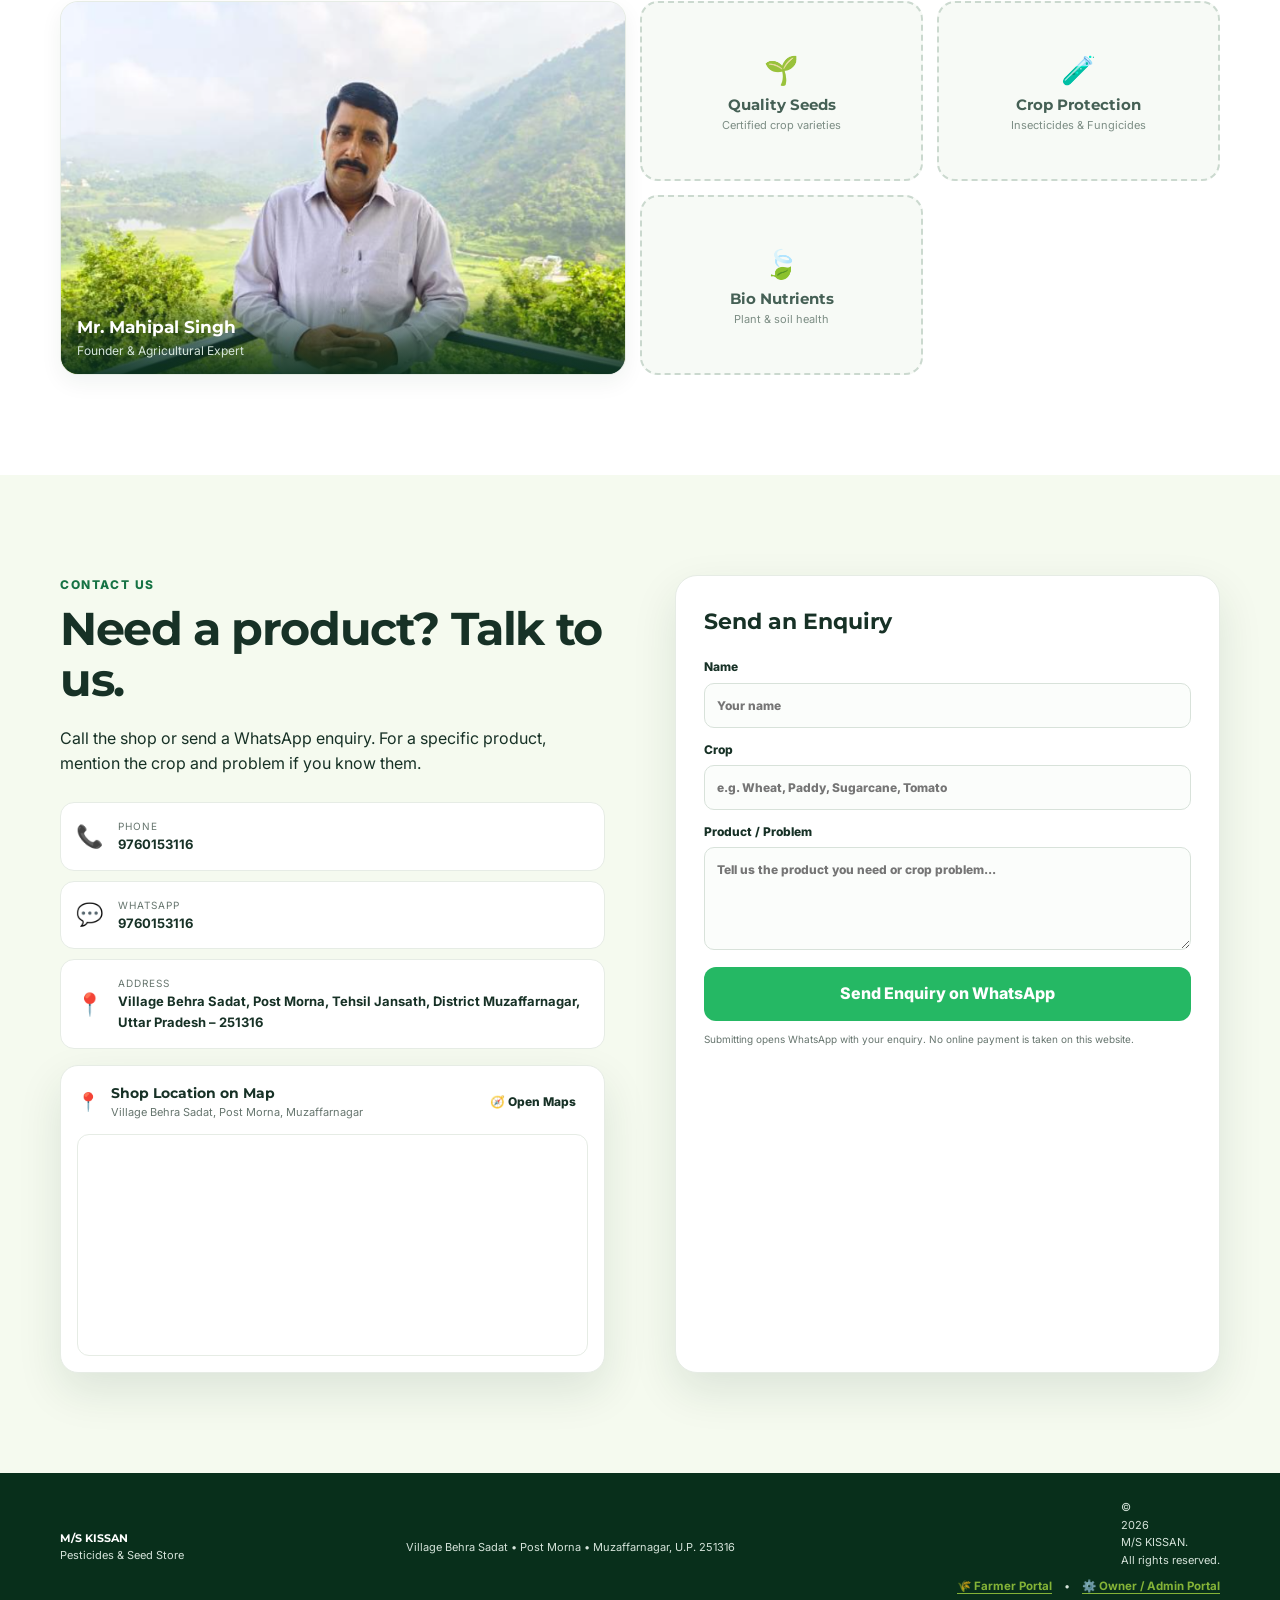
==== commit 1ab897cd: "Streamline header navbar into sleek Settings modal with theme and language options" ====
--- a/index.html
+++ b/index.html
@@ -20,46 +20,125 @@
     <div class="container nav-wrap">
       <a class="brand" href="#home" aria-label="M/S KISSAN home">
         <span class="brand-mark">K</span>
-        <span>
+        <span class="brand-text">
           <strong>M/S KISSAN</strong>
           <small data-i18n="brand_sub">Pesticides & Seed Store</small>
         </span>
       </a>
 
-      <!-- Language & Theme Switchers -->
-      <div style="display:flex; align-items:center; gap:8px;">
-        <div class="lang-switch-wrap">
-          <button id="langToggleBtn" class="lang-toggle-btn" aria-label="Switch Language (Hindi / English)">
-            <span class="lang-flag">🇮🇳</span>
-            <span id="langBtnLabel">हिंदी में देखें</span>
-          </button>
-        </div>
-
-        <div class="theme-switch-wrap">
-          <button type="button" class="theme-toggle-btn" title="Toggle Dark / Bright Theme" aria-label="Toggle Theme">
-            <span class="theme-icon">🌙</span>
-            <span class="theme-label">Dark</span>
-          </button>
-        </div>
-      </div>
-
-      <button class="menu-toggle" aria-label="Open menu" aria-expanded="false">☰</button>
+      <!-- Main Navigation -->
       <nav class="nav" aria-label="Main navigation">
         <a href="#home" data-i18n="nav_home">Home</a>
         <a href="#about" data-i18n="nav_about">About</a>
         <a href="#products" data-i18n="nav_products">Products</a>
-        <a href="distributors.html" class="portal-nav-link" data-i18n="nav_distributors">🤝 Authorized Brands</a>
-        <a href="#ai-doctor" class="portal-nav-link" data-i18n="nav_ai_doctor" style="background:#0b5d32; color:#fff; padding:6px 12px; border-radius:8px;">🤖 AI Crop Doctor</a>
-        <a href="#services" data-i18n="nav_services">Services</a>
-        <a href="#gallery" data-i18n="nav_gallery">Gallery</a>
+        <a href="#ai-doctor" class="nav-highlight-link" data-i18n="nav_ai_doctor">🤖 AI Doctor</a>
+        <a href="farmer-portal.html" class="nav-highlight-link" data-i18n="nav_farmer_portal">🌾 Farmer Portal</a>
         <a href="#contact" data-i18n="nav_contact">Contact</a>
-        <a href="farmer-portal.html" class="portal-nav-link" data-i18n="nav_farmer_portal">🌾 Farmer Portal</a>
       </nav>
-      <a class="nav-whatsapp"
-        href="https://wa.me/919760153116?text=Hello%20M%2FS%20KISSAN%20Pesticides%20and%20Seed%20Store%2C%20I%20want%20to%20enquire%20about%20a%20product."
-        target="_blank" rel="noopener" data-i18n="nav_whatsapp">WhatsApp</a>
+
+      <!-- Right Action Controls -->
+      <div class="header-actions">
+        <!-- Settings Button (Theme, Language, Brands & Links) -->
+        <button type="button" id="settingsBtn" class="btn-settings-pill" aria-label="Settings" title="Store Settings, Theme & Language">
+          <span class="settings-icon">⚙️</span>
+          <span class="settings-label" data-i18n="settings_title">Settings</span>
+        </button>
+
+        <a class="nav-whatsapp"
+          href="https://wa.me/919760153116?text=Hello%20M%2FS%20KISSAN%20Pesticides%20and%20Seed%20Store%2C%20I%20want%20to%20enquire%20about%20a%20product."
+          target="_blank" rel="noopener" data-i18n="nav_whatsapp">💬 WhatsApp</a>
+
+        <button class="menu-toggle" aria-label="Open menu" aria-expanded="false">☰</button>
+      </div>
     </div>
   </header>
+
+  <!-- STORE SETTINGS MODAL (Theme, Language, Authorized Brands, Admin Login) -->
+  <div id="settingsModal" class="settings-modal hidden" role="dialog" aria-modal="true" aria-labelledby="settingsHeading">
+    <div class="settings-modal-backdrop" id="closeSettingsBackdrop"></div>
+    <div class="settings-card">
+      <div class="settings-card-header">
+        <div style="display:flex; align-items:center; gap:10px;">
+          <span style="font-size:22px;">⚙️</span>
+          <div>
+            <h3 id="settingsHeading" data-i18n="settings_title">Store Settings</h3>
+            <small data-i18n="settings_sub">Customize language, theme & portal shortcuts</small>
+          </div>
+        </div>
+        <button type="button" id="closeSettingsBtn" class="settings-close-btn" aria-label="Close settings">✕</button>
+      </div>
+
+      <div class="settings-card-body">
+        <!-- 1. Display Theme -->
+        <div class="setting-group-box">
+          <div class="setting-header-row">
+            <span class="setting-icon">🌓</span>
+            <div style="flex:1;">
+              <strong data-i18n="theme_heading">Display Theme</strong>
+              <small data-i18n="theme_sub">Select Bright (Light) or Dark Mode</small>
+            </div>
+          </div>
+          <div class="segmented-control">
+            <button type="button" class="segmented-btn" data-set-theme="light">
+              <span>☀️</span> Bright
+            </button>
+            <button type="button" class="segmented-btn" data-set-theme="dark">
+              <span>🌙</span> Dark
+            </button>
+          </div>
+        </div>
+
+        <!-- 2. Language Switcher -->
+        <div class="setting-group-box">
+          <div class="setting-header-row">
+            <span class="setting-icon">🌐</span>
+            <div style="flex:1;">
+              <strong data-i18n="lang_heading">Language (भाषा)</strong>
+              <small data-i18n="lang_sub">Choose English or हिंदी (Hindi)</small>
+            </div>
+          </div>
+          <div class="segmented-control">
+            <button type="button" class="segmented-btn" data-set-lang="en">
+              <span>🇬🇧</span> English
+            </button>
+            <button type="button" class="segmented-btn" data-set-lang="hi">
+              <span>🇮🇳</span> हिंदी
+            </button>
+          </div>
+        </div>
+
+        <!-- 3. Shortcuts / Authorized Brands & Portals -->
+        <div class="setting-links-list">
+          <a href="distributors.html" class="setting-nav-card">
+            <span class="setting-nav-icon">🤝</span>
+            <div class="setting-nav-info">
+              <strong data-i18n="nav_distributors">Authorized Brands & Partners</strong>
+              <small>Syngenta, DuPont, Coromandel, FMC & more</small>
+            </div>
+            <span class="setting-nav-arrow">→</span>
+          </a>
+
+          <a href="farmer-portal.html" class="setting-nav-card">
+            <span class="setting-nav-icon">🌾</span>
+            <div class="setting-nav-info">
+              <strong data-i18n="nav_farmer_portal">Farmer Khata & Passbook Portal</strong>
+              <small>View digital ledger, purchases & instant OTP login</small>
+            </div>
+            <span class="setting-nav-arrow">→</span>
+          </a>
+
+          <a href="admin.html" class="setting-nav-card">
+            <span class="setting-nav-icon">🔑</span>
+            <div class="setting-nav-info">
+              <strong data-i18n="footer_admin_link">Store Owner & Staff Portal</strong>
+              <small>POS Billing, Inventory & Analytics Dashboard</small>
+            </div>
+            <span class="setting-nav-arrow">→</span>
+          </a>
+        </div>
+      </div>
+    </div>
+  </div>
 
   <main>
     <section class="hero" id="home">
--- a/style.css
+++ b/style.css
@@ -6,19 +6,24 @@
 button,input,textarea{font:inherit}
 .container{width:min(1160px,92%);margin:auto}
 .site-header{position:sticky;top:0;z-index:50;background:rgba(255,255,255,.94);backdrop-filter:blur(12px);border-bottom:1px solid rgba(10,80,45,.1)}
-.nav-wrap{min-height:76px;display:flex;align-items:center;gap:18px}
-.brand{display:flex;align-items:center;gap:10px;margin-right:auto}
-.brand-mark{width:44px;height:44px;border-radius:13px;background:linear-gradient(145deg,var(--green),#0c3d26);display:grid;place-items:center;color:#fff;font-family:Montserrat;font-size:24px;box-shadow:0 8px 18px rgba(11,93,50,.22)}
-.brand strong{display:block;font-family:Montserrat;font-size:16px;letter-spacing:.5px}
-.brand small{display:block;font-size:10px;color:var(--muted);text-transform:uppercase;letter-spacing:.7px}
-.lang-switch-wrap{display:flex;align-items:center}
-.lang-toggle-btn{display:inline-flex;align-items:center;gap:7px;background:#f0f8ed;border:1.5px solid #a8cca3;color:var(--green);padding:7px 14px;border-radius:999px;font-size:13px;font-weight:750;cursor:pointer;transition:all .2s ease;box-shadow:0 2px 8px rgba(11,93,50,.08)}
-.lang-toggle-btn:hover{background:var(--green);color:#fff;border-color:var(--green);transform:translateY(-1px);box-shadow:0 4px 12px rgba(11,93,50,.2)}
-.lang-flag{font-size:15px}
-.nav{display:flex;gap:20px;font-size:14px;font-weight:600}
+.nav-wrap{min-height:74px;display:flex;align-items:center;justify-content:space-between;gap:18px}
+.brand{display:flex;align-items:center;gap:11px}
+.brand-mark{width:42px;height:42px;border-radius:12px;background:linear-gradient(145deg,var(--green),#0c3d26);display:grid;place-items:center;color:#fff;font-family:Montserrat;font-size:22px;box-shadow:0 6px 16px rgba(11,93,50,.22)}
+.brand-text strong{display:block;font-family:Montserrat;font-size:16px;letter-spacing:.5px;line-height:1.2}
+.brand-text small{display:block;font-size:10px;color:var(--muted);text-transform:uppercase;letter-spacing:.7px}
+
+.nav{display:flex;align-items:center;gap:20px;font-size:14px;font-weight:600}
+.nav a{color:var(--ink);transition:color .2s ease;padding:6px 0}
 .nav a:hover{color:var(--green)}
-.nav-whatsapp{background:var(--green);color:#fff;padding:10px 15px;border-radius:10px;font-weight:700;font-size:13px}
-.menu-toggle{display:none;border:0;background:none;font-size:26px}
+.nav-highlight-link{background:rgba(11,93,50,.08);color:var(--green)!important;padding:6px 12px!important;border-radius:8px;font-weight:700!important;transition:all .2s ease!important}
+.nav-highlight-link:hover{background:var(--green)!important;color:#fff!important}
+
+.header-actions{display:flex;align-items:center;gap:10px}
+.btn-settings-pill{display:inline-flex;align-items:center;gap:6px;background:#f1f5f9;border:1.5px solid #cbd5e1;color:#334155;padding:7px 14px;border-radius:999px;font-size:12.5px;font-weight:750;cursor:pointer;transition:all .2s cubic-bezier(.4,0,.2,1);box-shadow:0 2px 6px rgba(0,0,0,.04)}
+.btn-settings-pill:hover{background:#e2e8f0;border-color:#94a3b8;transform:translateY(-1px);box-shadow:0 4px 12px rgba(0,0,0,.08)}
+.nav-whatsapp{background:#25b864;color:#fff;padding:7px 15px;border-radius:999px;font-weight:750;font-size:12.5px;display:inline-flex;align-items:center;gap:6px;transition:all .2s ease;box-shadow:0 4px 12px rgba(37,184,100,.2)}
+.nav-whatsapp:hover{background:#1fa356;transform:translateY(-1px);box-shadow:0 6px 16px rgba(37,184,100,.3)}
+.menu-toggle{display:none;border:0;background:none;font-size:26px;cursor:pointer}
 .hero{position:relative;overflow:hidden;background:linear-gradient(135deg,#f5fbe8 0%,#fff 56%,#eaf6ee 100%);min-height:650px;display:flex;align-items:center}
 .hero-bg{position:absolute;inset:0;background:radial-gradient(circle at 80% 30%,rgba(154,203,60,.2),transparent 30%),radial-gradient(circle at 20% 80%,rgba(22,115,68,.12),transparent 35%)}
 .hero-grid{position:relative;display:grid;grid-template-columns:1.05fr .95fr;gap:50px;align-items:center;padding:65px 0}
@@ -353,3 +358,262 @@
   background: #060c09;
   border-top: 1px solid #1e3a2e;
 }
+
+/* ========================================================================== */
+/* STORE SETTINGS MODAL STYLES */
+/* ========================================================================== */
+
+.settings-modal {
+  position: fixed;
+  inset: 0;
+  z-index: 1000;
+  display: flex;
+  align-items: center;
+  justify-content: center;
+  padding: 16px;
+}
+
+.settings-modal.hidden {
+  display: none !important;
+}
+
+.settings-modal-backdrop {
+  position: absolute;
+  inset: 0;
+  background: rgba(0, 0, 0, 0.55);
+  backdrop-filter: blur(5px);
+  animation: fadeIn 0.2s ease forwards;
+}
+
+.settings-card {
+  position: relative;
+  z-index: 2;
+  width: min(480px, 100%);
+  background: #ffffff;
+  border-radius: 22px;
+  box-shadow: 0 24px 60px rgba(0, 0, 0, 0.25);
+  border: 1px solid var(--line);
+  overflow: hidden;
+  animation: scaleUp 0.25s cubic-bezier(0.16, 1, 0.3, 1) forwards;
+}
+
+.settings-card-header {
+  padding: 18px 22px;
+  display: flex;
+  align-items: center;
+  justify-content: space-between;
+  border-bottom: 1px solid var(--line);
+  background: #fbfdfa;
+}
+
+.settings-close-btn {
+  background: #f1f5f9;
+  border: 0;
+  width: 32px;
+  height: 32px;
+  border-radius: 50%;
+  font-size: 14px;
+  font-weight: 800;
+  color: #64748b;
+  cursor: pointer;
+  display: grid;
+  place-items: center;
+  transition: all 0.15s ease;
+}
+
+.settings-close-btn:hover {
+  background: #e2e8f0;
+  color: #0f172a;
+}
+
+.settings-card-body {
+  padding: 20px 22px;
+  display: flex;
+  flex-direction: column;
+  gap: 16px;
+  max-height: 80vh;
+  overflow-y: auto;
+}
+
+.setting-group-box {
+  background: #f8faf7;
+  border: 1px solid #e2ebe0;
+  border-radius: 14px;
+  padding: 14px;
+}
+
+.setting-header-row {
+  display: flex;
+  align-items: center;
+  gap: 10px;
+  margin-bottom: 12px;
+}
+
+.setting-icon {
+  font-size: 20px;
+}
+
+.setting-header-row strong {
+  display: block;
+  font-size: 14px;
+  color: var(--ink);
+}
+
+.setting-header-row small {
+  display: block;
+  font-size: 11.5px;
+  color: var(--muted);
+}
+
+.segmented-control {
+  display: grid;
+  grid-template-columns: 1fr 1fr;
+  gap: 8px;
+  background: #e9efe8;
+  padding: 4px;
+  border-radius: 10px;
+}
+
+.segmented-btn {
+  display: inline-flex;
+  align-items: center;
+  justify-content: center;
+  gap: 6px;
+  padding: 9px 12px;
+  border: 0;
+  border-radius: 8px;
+  background: transparent;
+  color: #475569;
+  font-size: 13px;
+  font-weight: 700;
+  cursor: pointer;
+  transition: all 0.2s ease;
+}
+
+.segmented-btn:hover {
+  color: var(--ink);
+}
+
+.segmented-btn.active {
+  background: #ffffff;
+  color: var(--green);
+  box-shadow: 0 2px 6px rgba(0, 0, 0, 0.08);
+}
+
+.setting-links-list {
+  display: flex;
+  flex-direction: column;
+  gap: 8px;
+}
+
+.setting-nav-card {
+  display: flex;
+  align-items: center;
+  gap: 12px;
+  padding: 12px 14px;
+  background: #f8faf7;
+  border: 1px solid #e2ebe0;
+  border-radius: 12px;
+  transition: all 0.2s ease;
+}
+
+.setting-nav-card:hover {
+  background: #f0f7ee;
+  border-color: var(--green);
+  transform: translateX(3px);
+}
+
+.setting-nav-icon {
+  font-size: 22px;
+}
+
+.setting-nav-info strong {
+  display: block;
+  font-size: 13.5px;
+  color: var(--ink);
+}
+
+.setting-nav-info small {
+  display: block;
+  font-size: 11px;
+  color: var(--muted);
+}
+
+.setting-nav-arrow {
+  font-size: 16px;
+  color: var(--green);
+  font-weight: 800;
+}
+
+@keyframes fadeIn {
+  from { opacity: 0; }
+  to { opacity: 1; }
+}
+
+@keyframes scaleUp {
+  from { opacity: 0; transform: scale(0.95) translateY(10px); }
+  to { opacity: 1; transform: scale(1) translateY(0); }
+}
+
+/* DARK MODE OVERRIDES FOR SETTINGS */
+[data-theme="dark"] .btn-settings-pill {
+  background: #1e293b;
+  border-color: #334155;
+  color: #f8fafc;
+}
+
+[data-theme="dark"] .btn-settings-pill:hover {
+  background: #334155;
+  border-color: #475569;
+}
+
+[data-theme="dark"] .settings-card {
+  background: #11221a;
+  border-color: #1e3a2e;
+  color: #f0fdf4;
+}
+
+[data-theme="dark"] .settings-card-header {
+  background: #0d1a14;
+  border-bottom-color: #1e3a2e;
+}
+
+[data-theme="dark"] .settings-close-btn {
+  background: #1e3a2e;
+  color: #94a3b8;
+}
+
+[data-theme="dark"] .settings-close-btn:hover {
+  background: #2b5241;
+  color: #fff;
+}
+
+[data-theme="dark"] .setting-group-box,
+[data-theme="dark"] .setting-nav-card {
+  background: #14281f;
+  border-color: #1e3a2e;
+}
+
+[data-theme="dark"] .setting-nav-card:hover {
+  background: #1a3529;
+  border-color: #22c55e;
+}
+
+[data-theme="dark"] .segmented-control {
+  background: #09140e;
+}
+
+[data-theme="dark"] .segmented-btn {
+  color: #94a3b8;
+}
+
+[data-theme="dark"] .segmented-btn.active {
+  background: #22c55e;
+  color: #08120d;
+}
+
+[data-theme="dark"] .setting-header-row strong,
+[data-theme="dark"] .setting-nav-info strong {
+  color: #f0fdf4;
+}
+
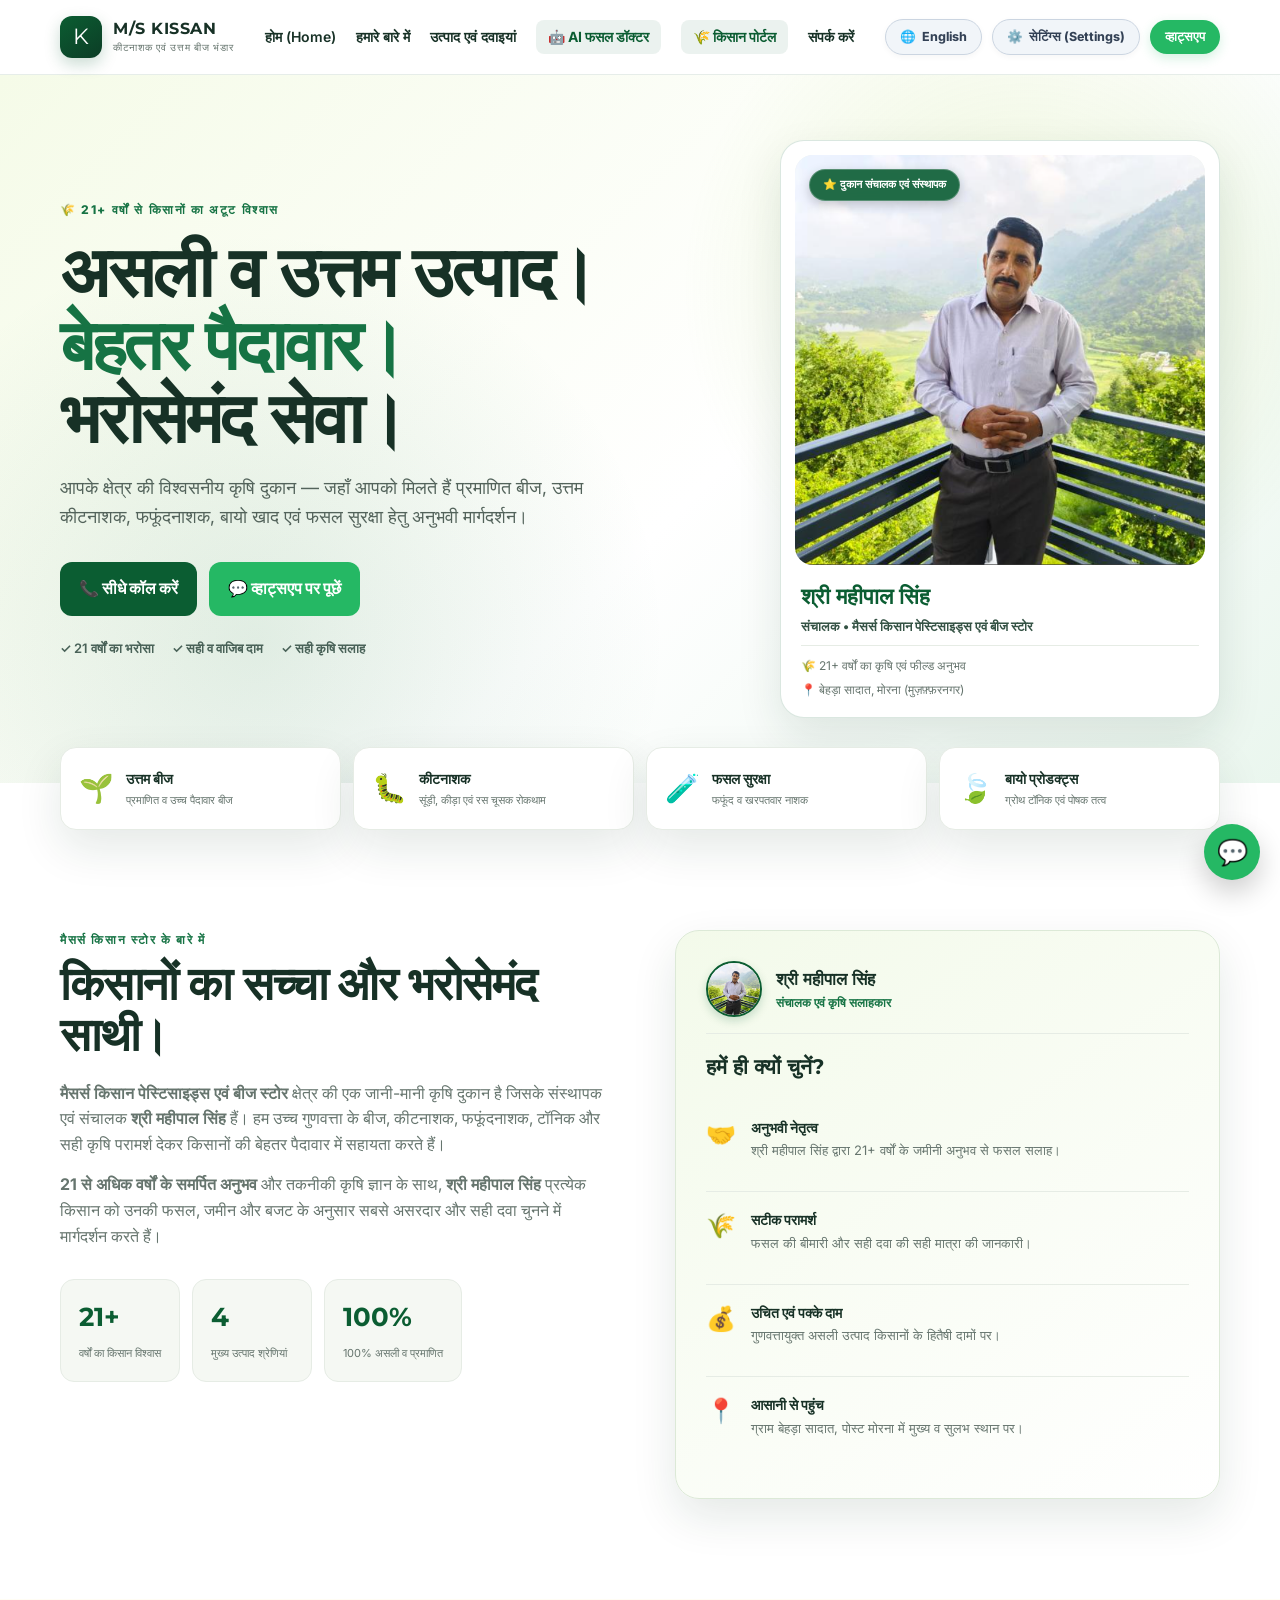
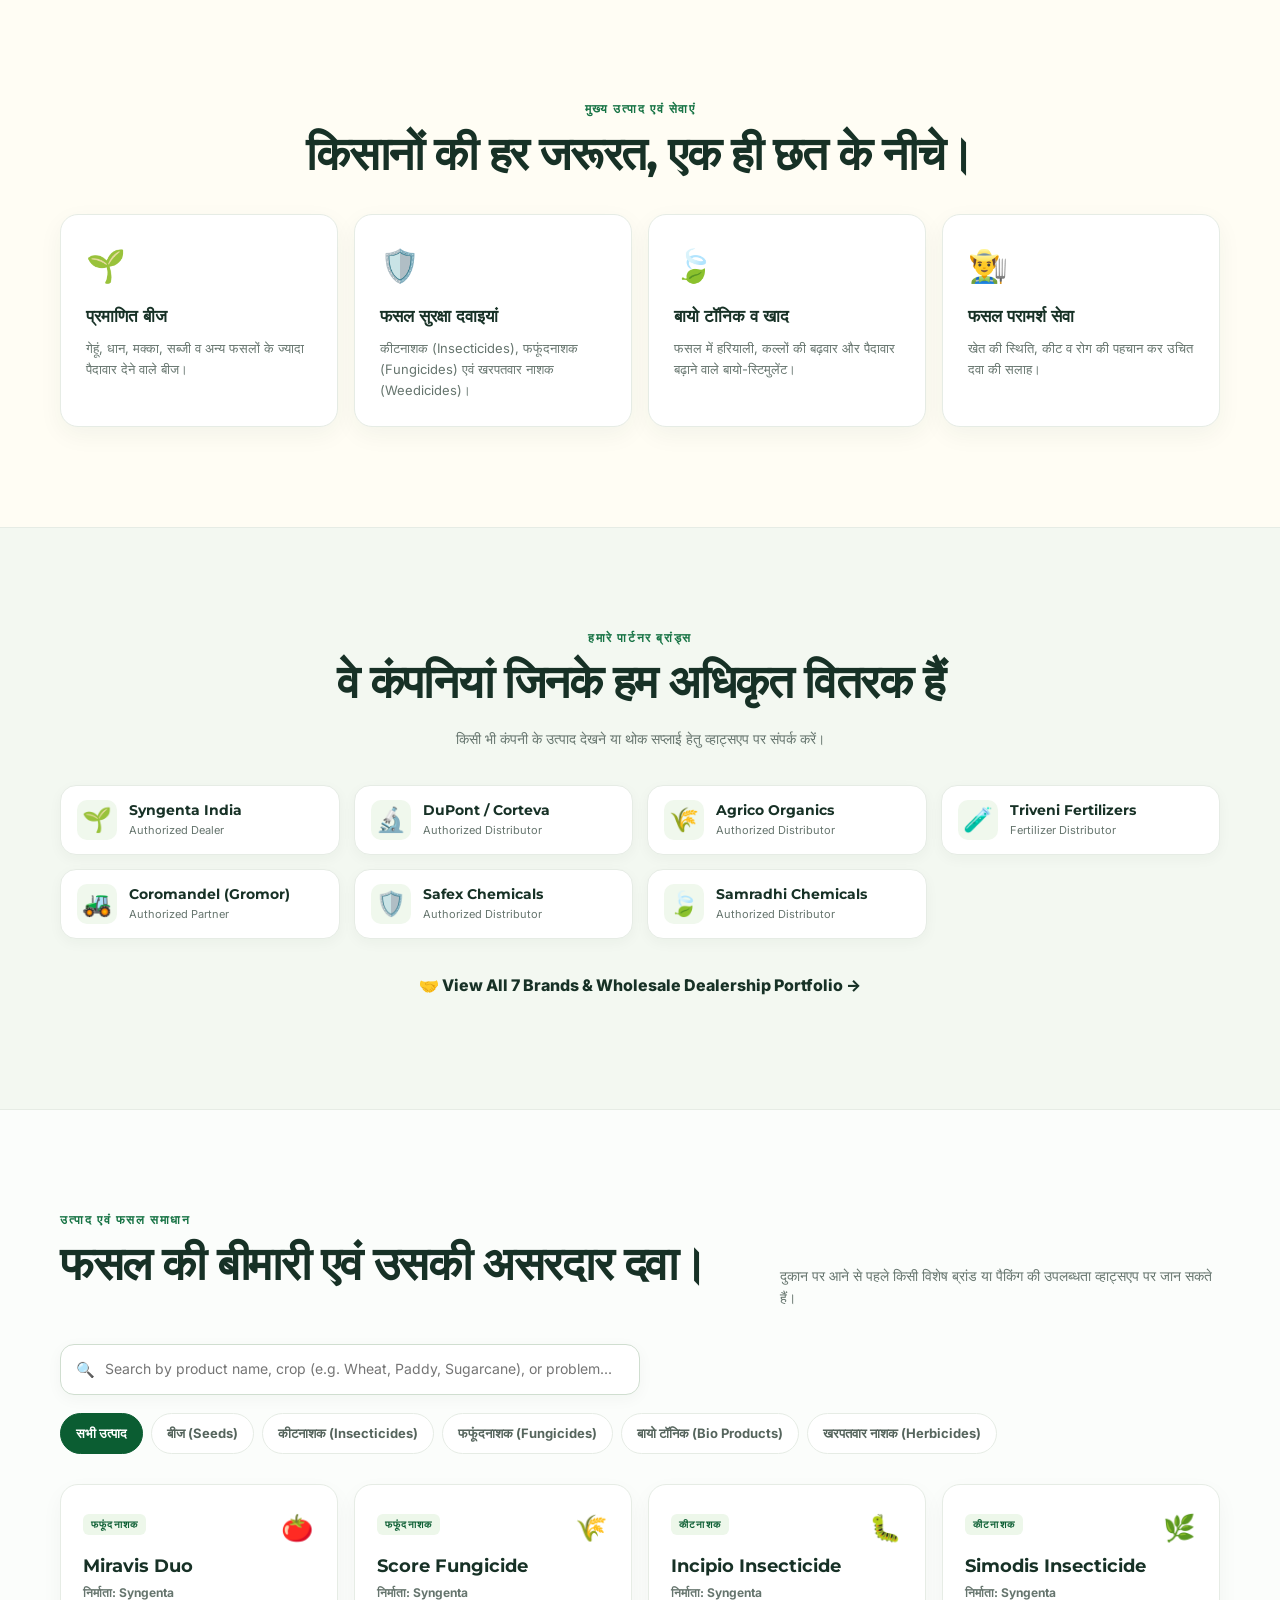
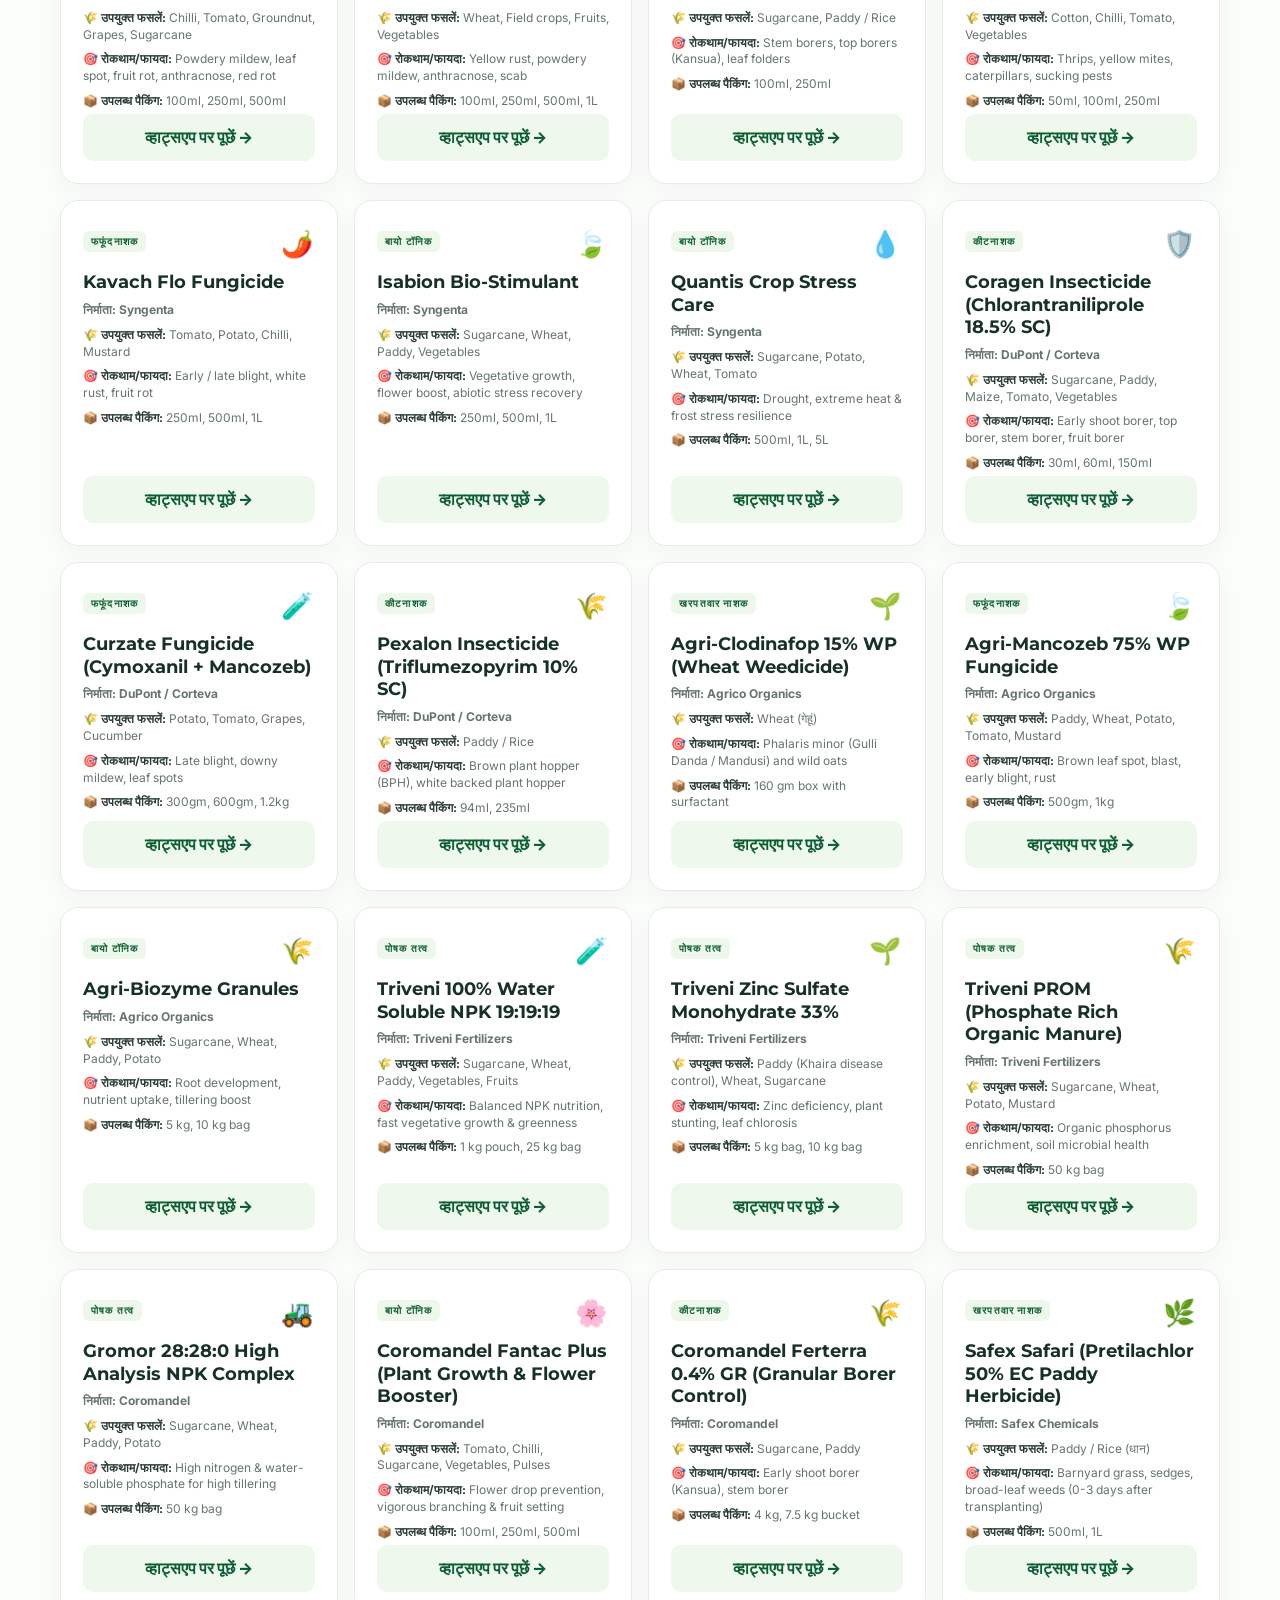
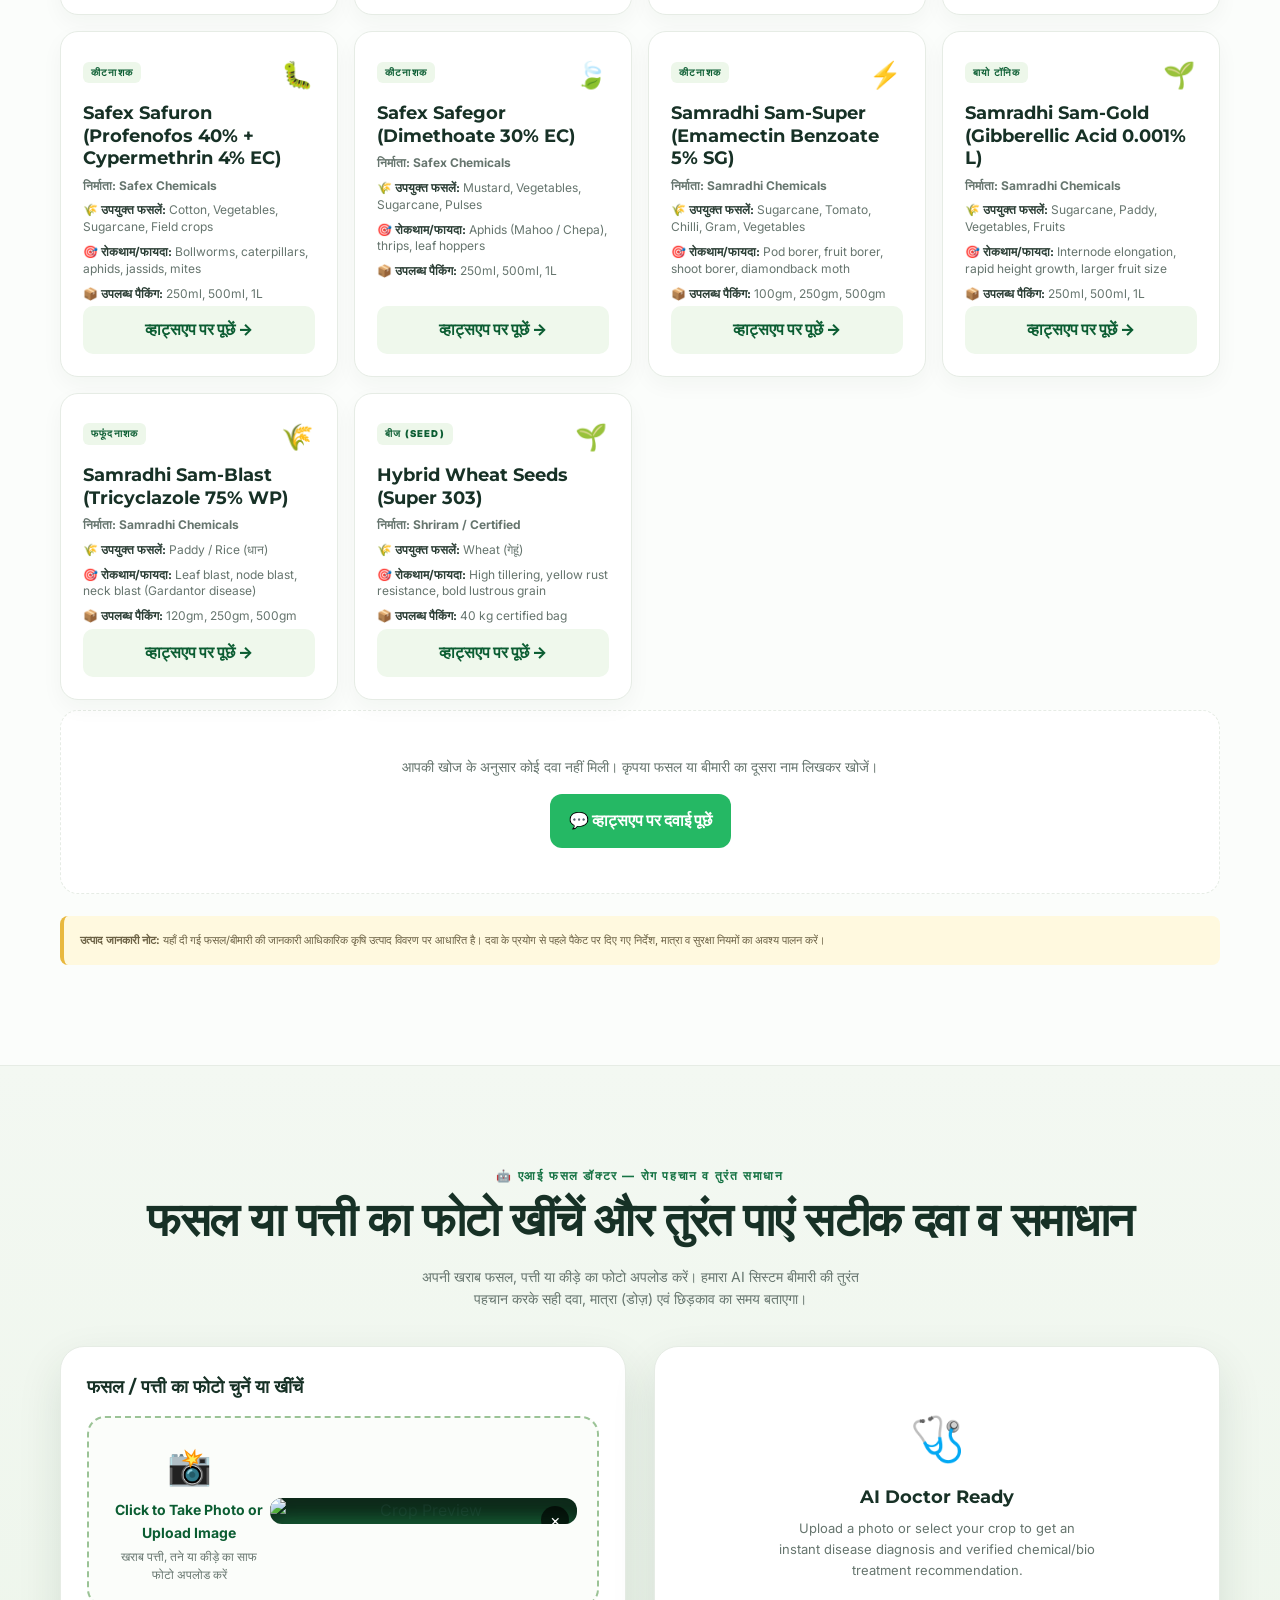
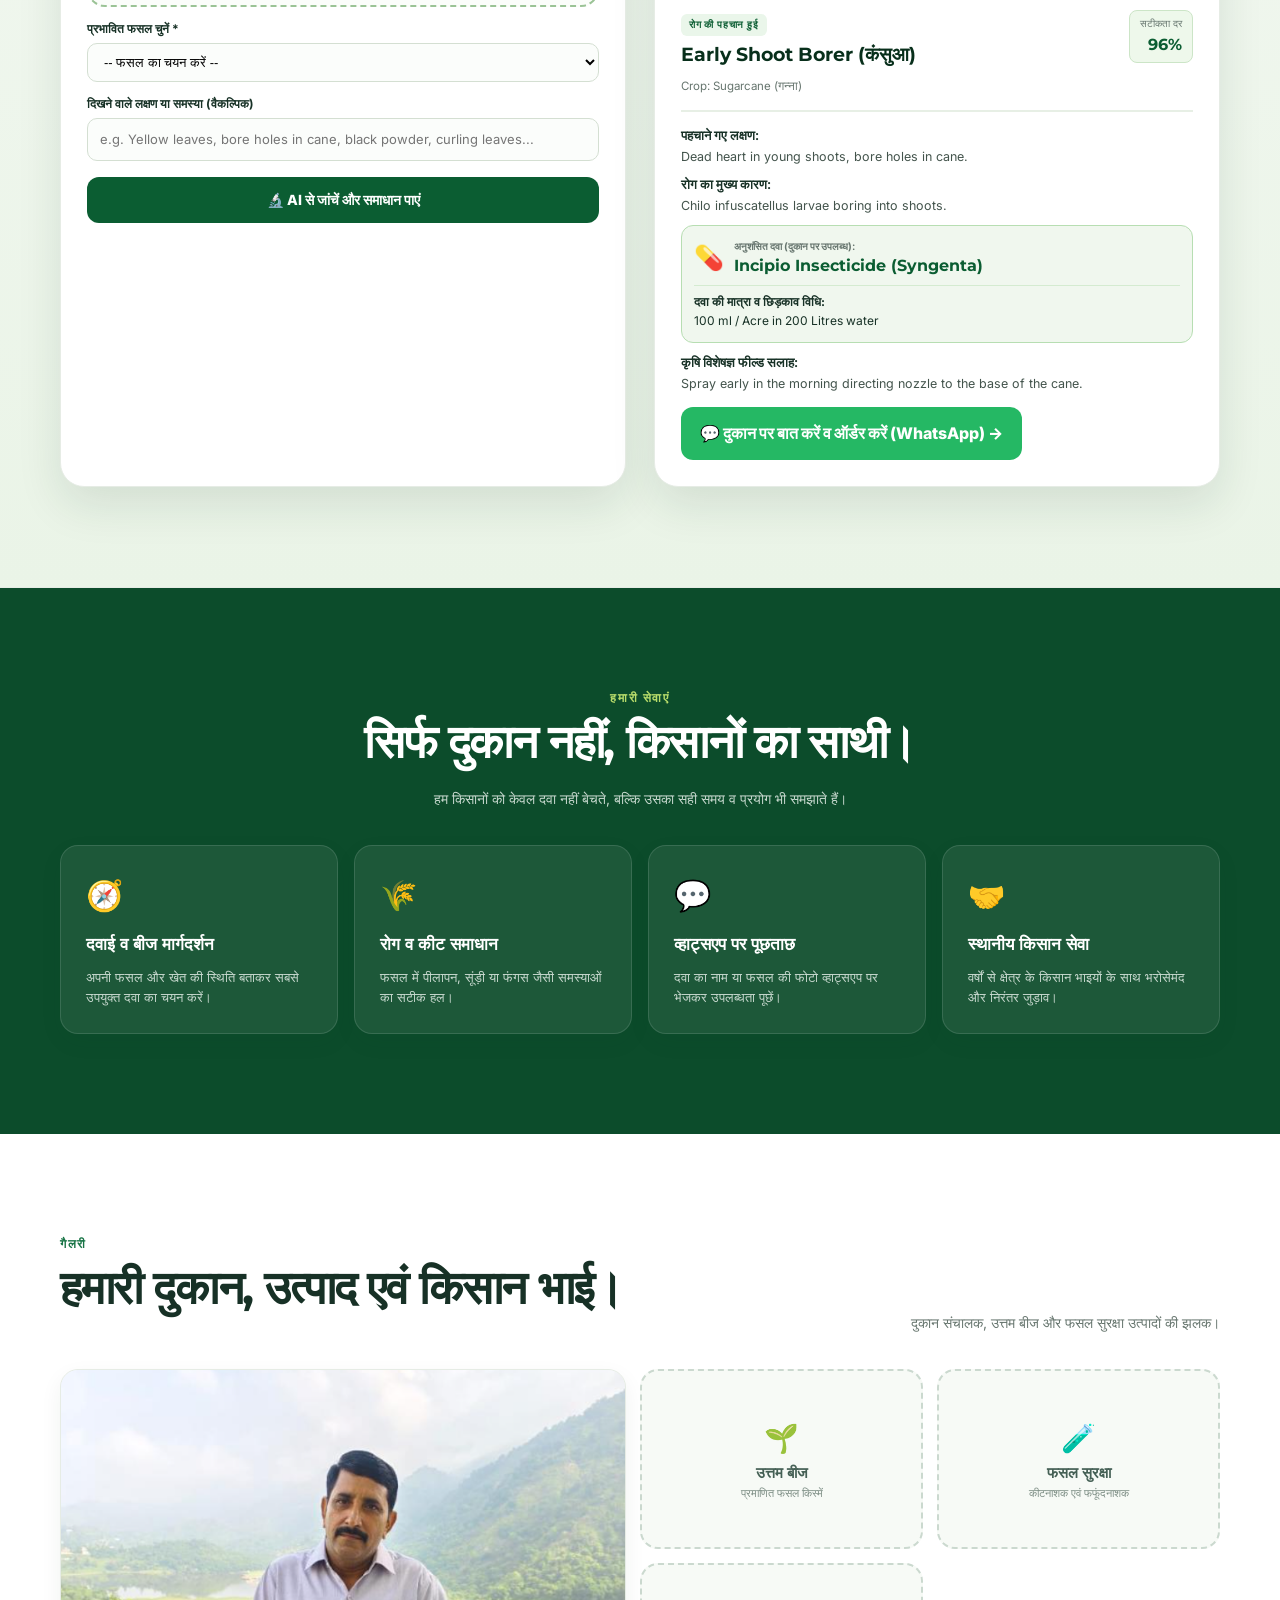
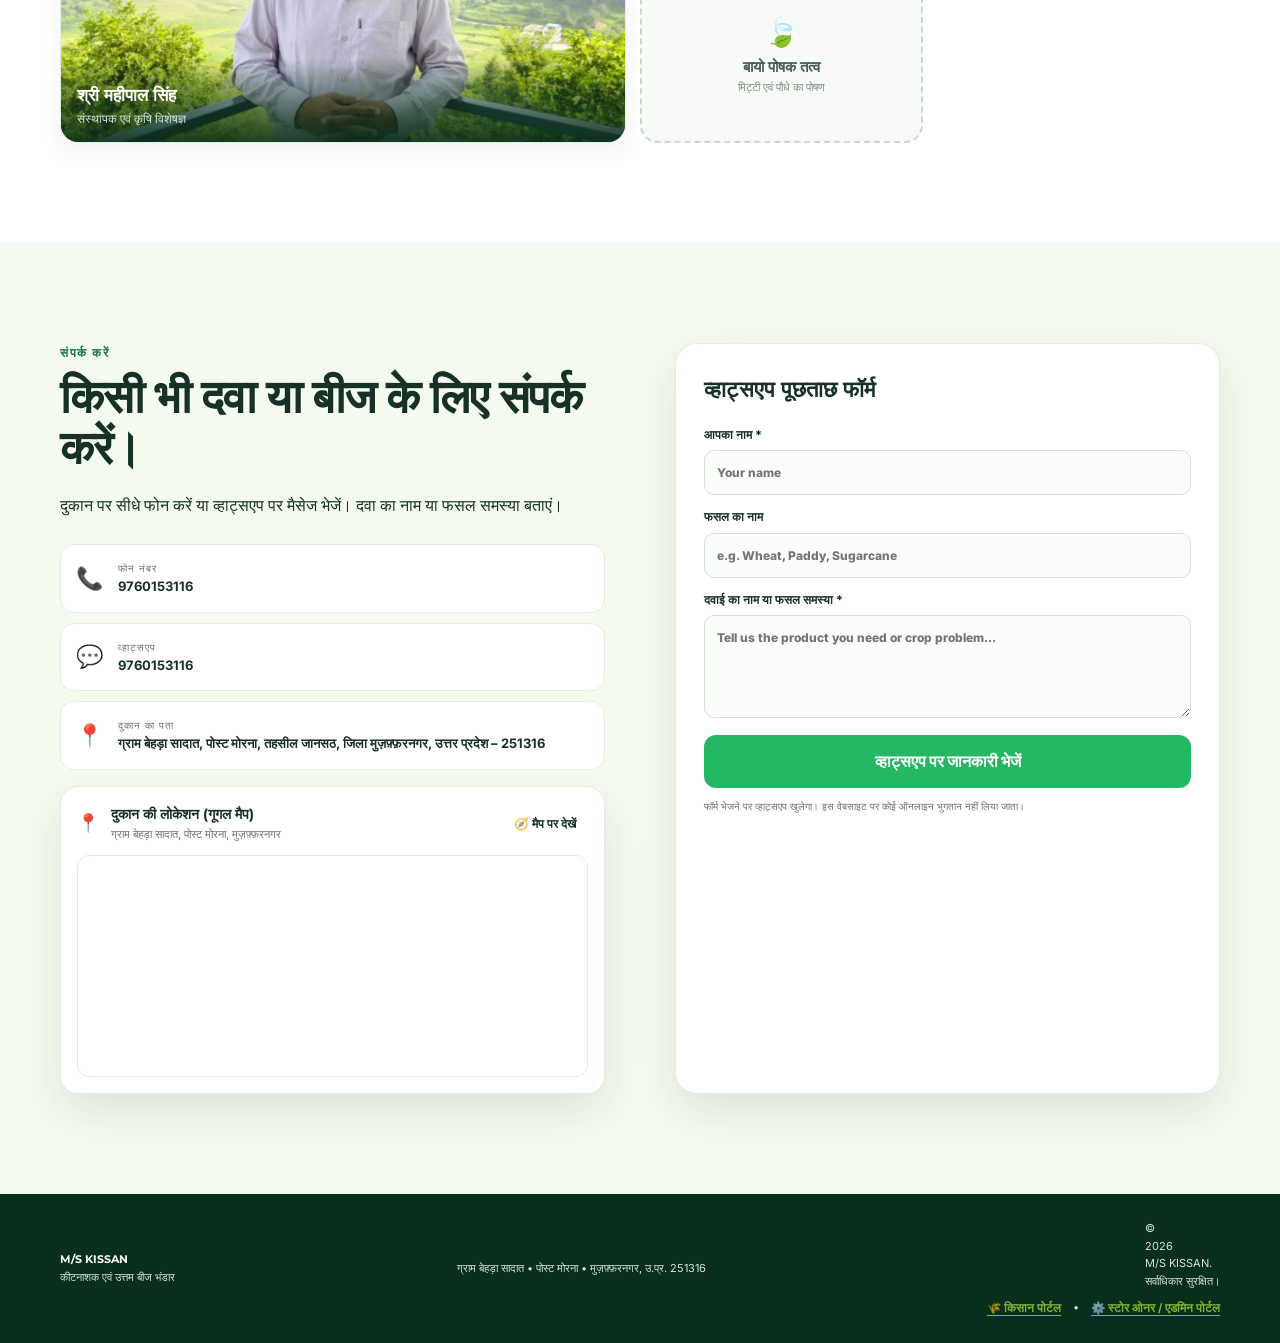
==== commit 20d8b467: "fix: Fix raw HTML tags in translation and add instant 1-click language toggle button in navbar" ====
--- a/index.html
+++ b/index.html
@@ -38,6 +38,12 @@
 
       <!-- Right Action Controls -->
       <div class="header-actions">
+        <!-- Direct 1-Click Language Switcher (हिंदी / English) -->
+        <button type="button" id="langToggleBtn" class="btn-settings-pill" aria-label="Toggle Language" title="Switch Language (हिंदी / English)">
+          <span class="settings-icon">🌐</span>
+          <span class="settings-label" id="langLabel">English</span>
+        </button>
+
         <!-- Settings Button (Theme, Language, Brands & Links) -->
         <button type="button" id="settingsBtn" class="btn-settings-pill" aria-label="Settings" title="Store Settings, Theme & Language">
           <span class="settings-icon">⚙️</span>
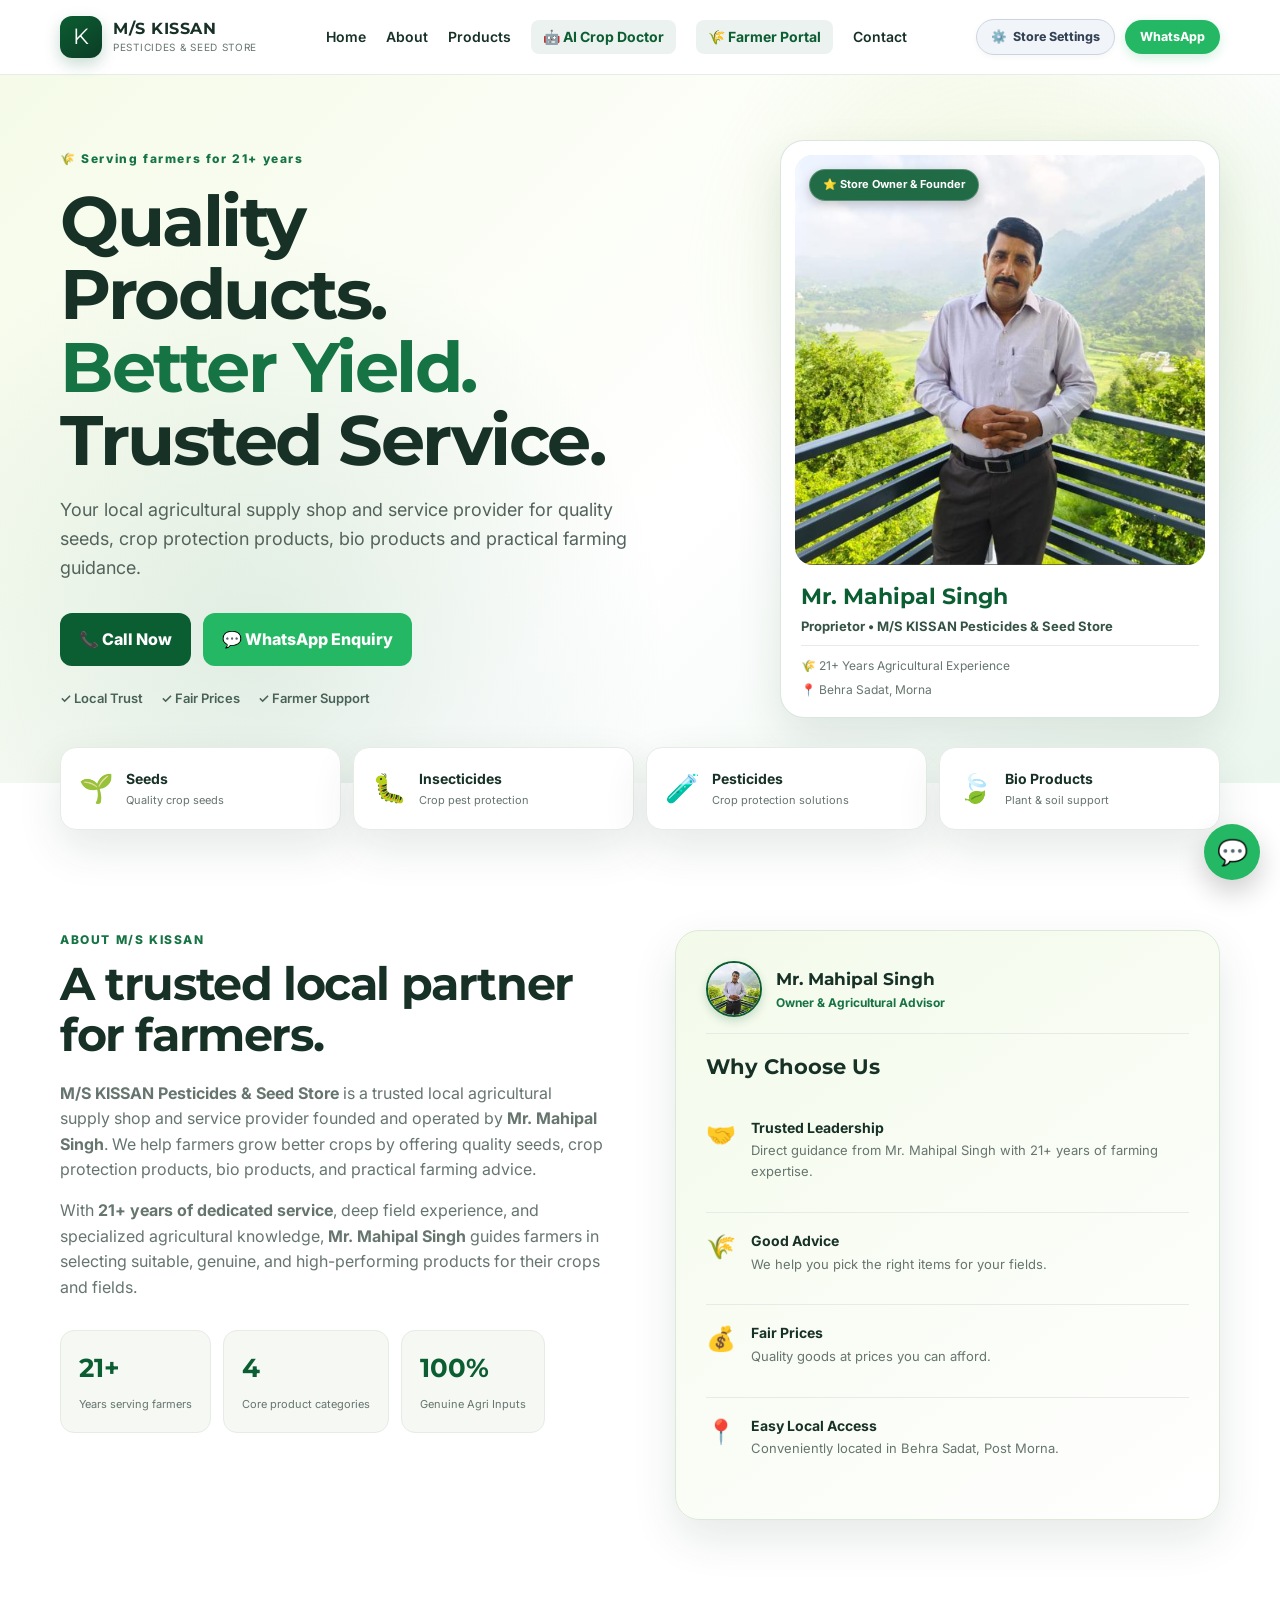
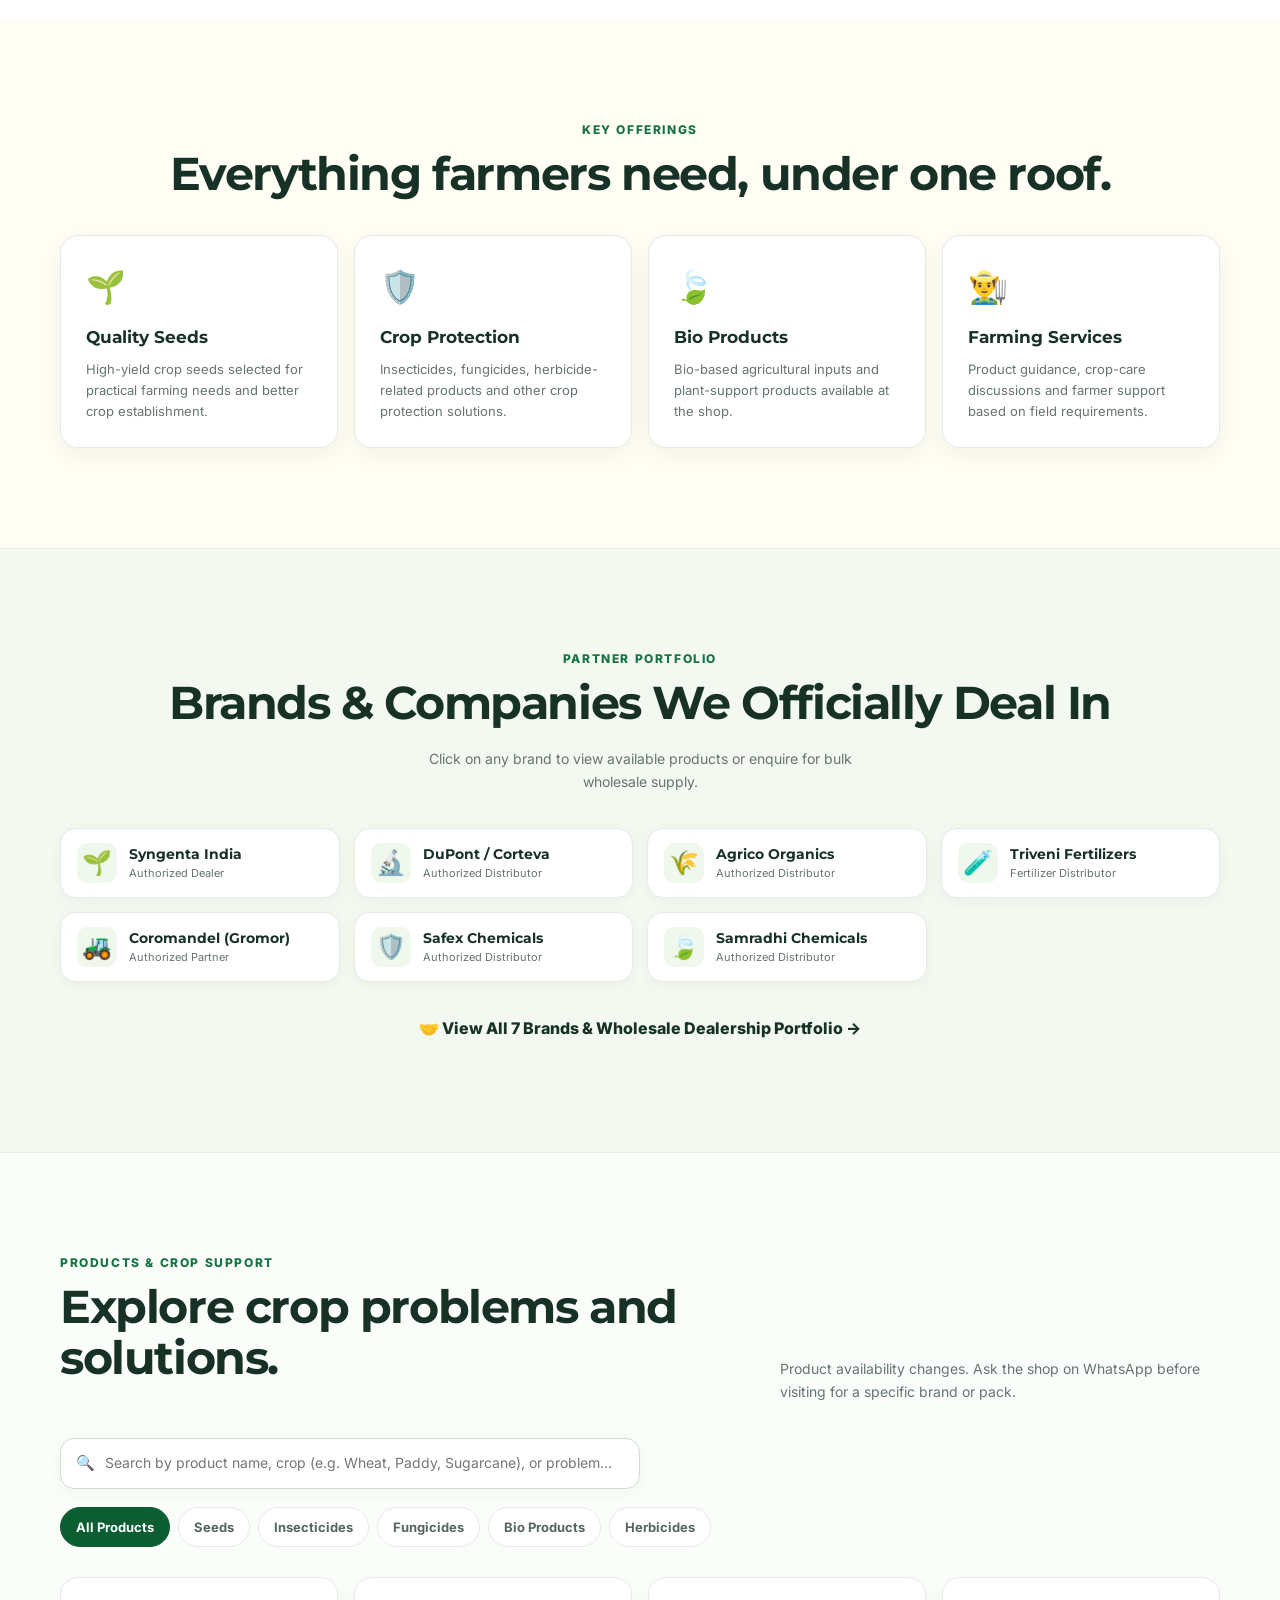
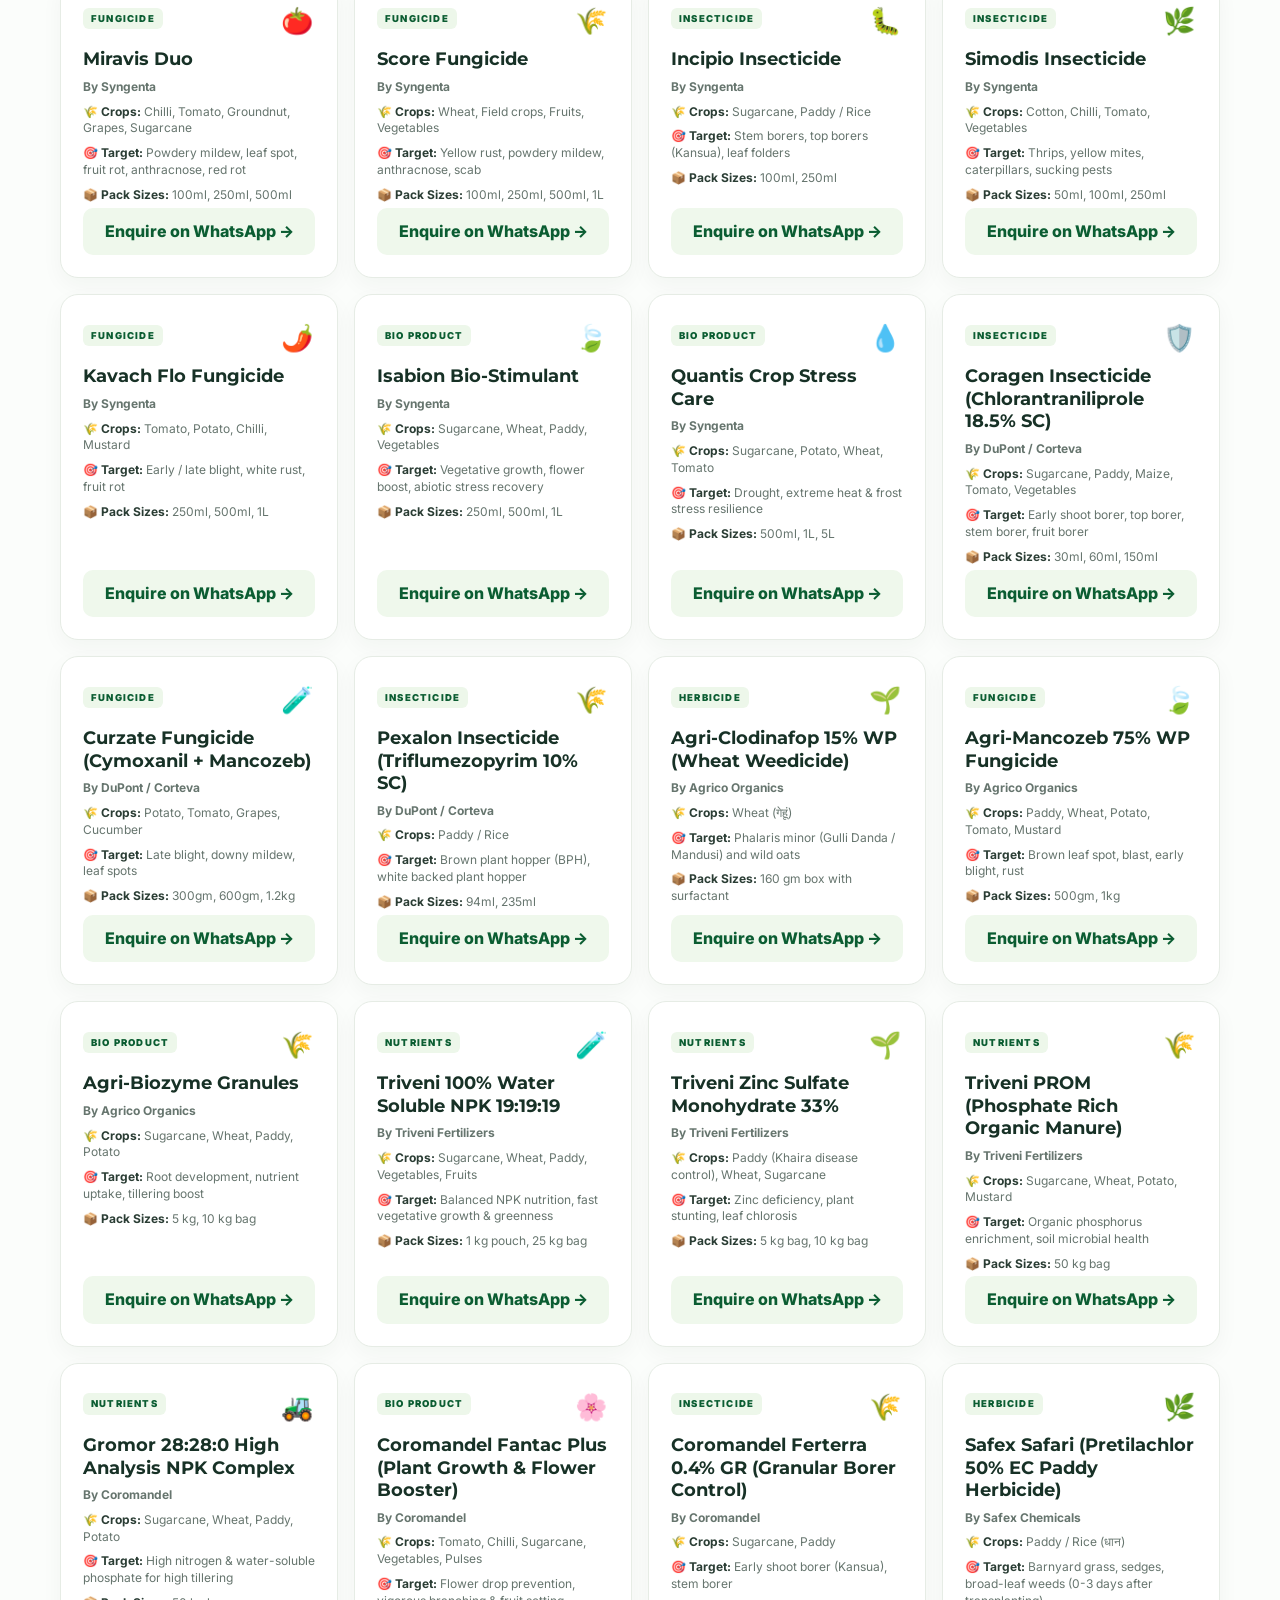
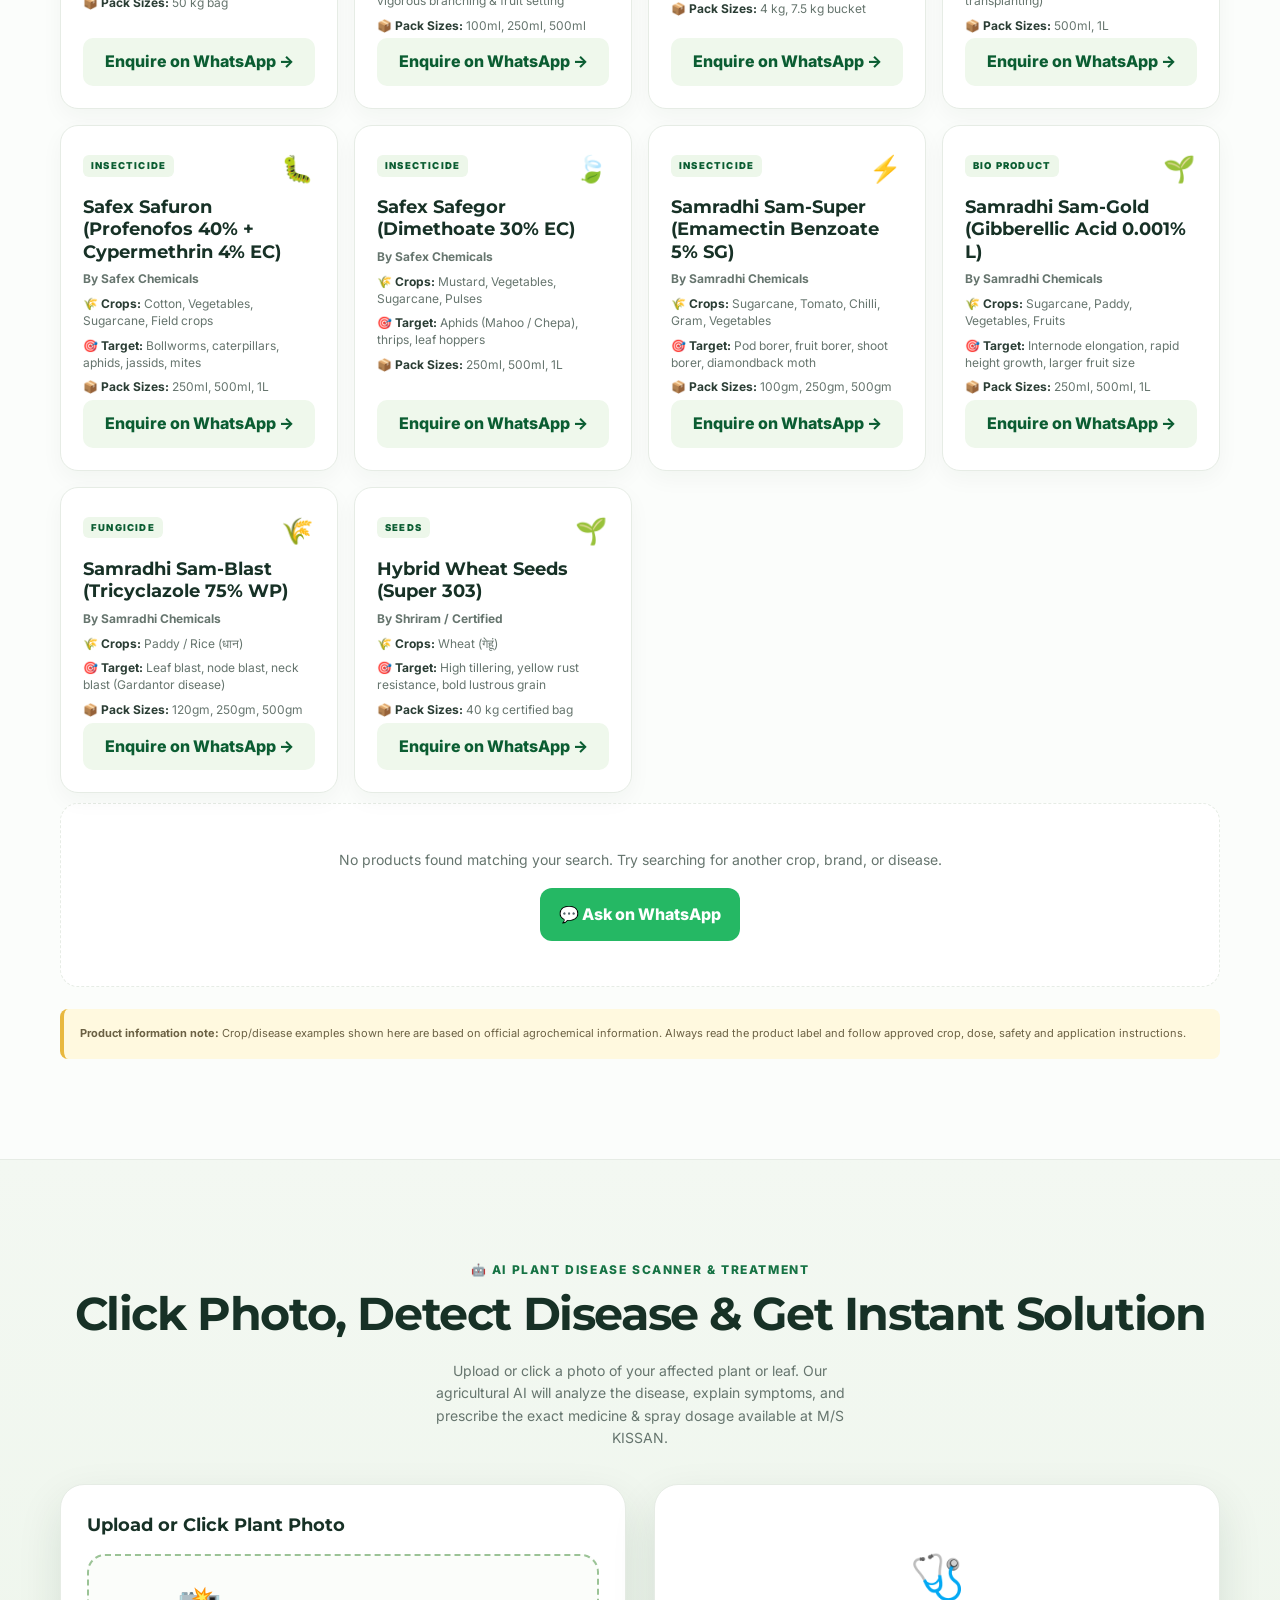
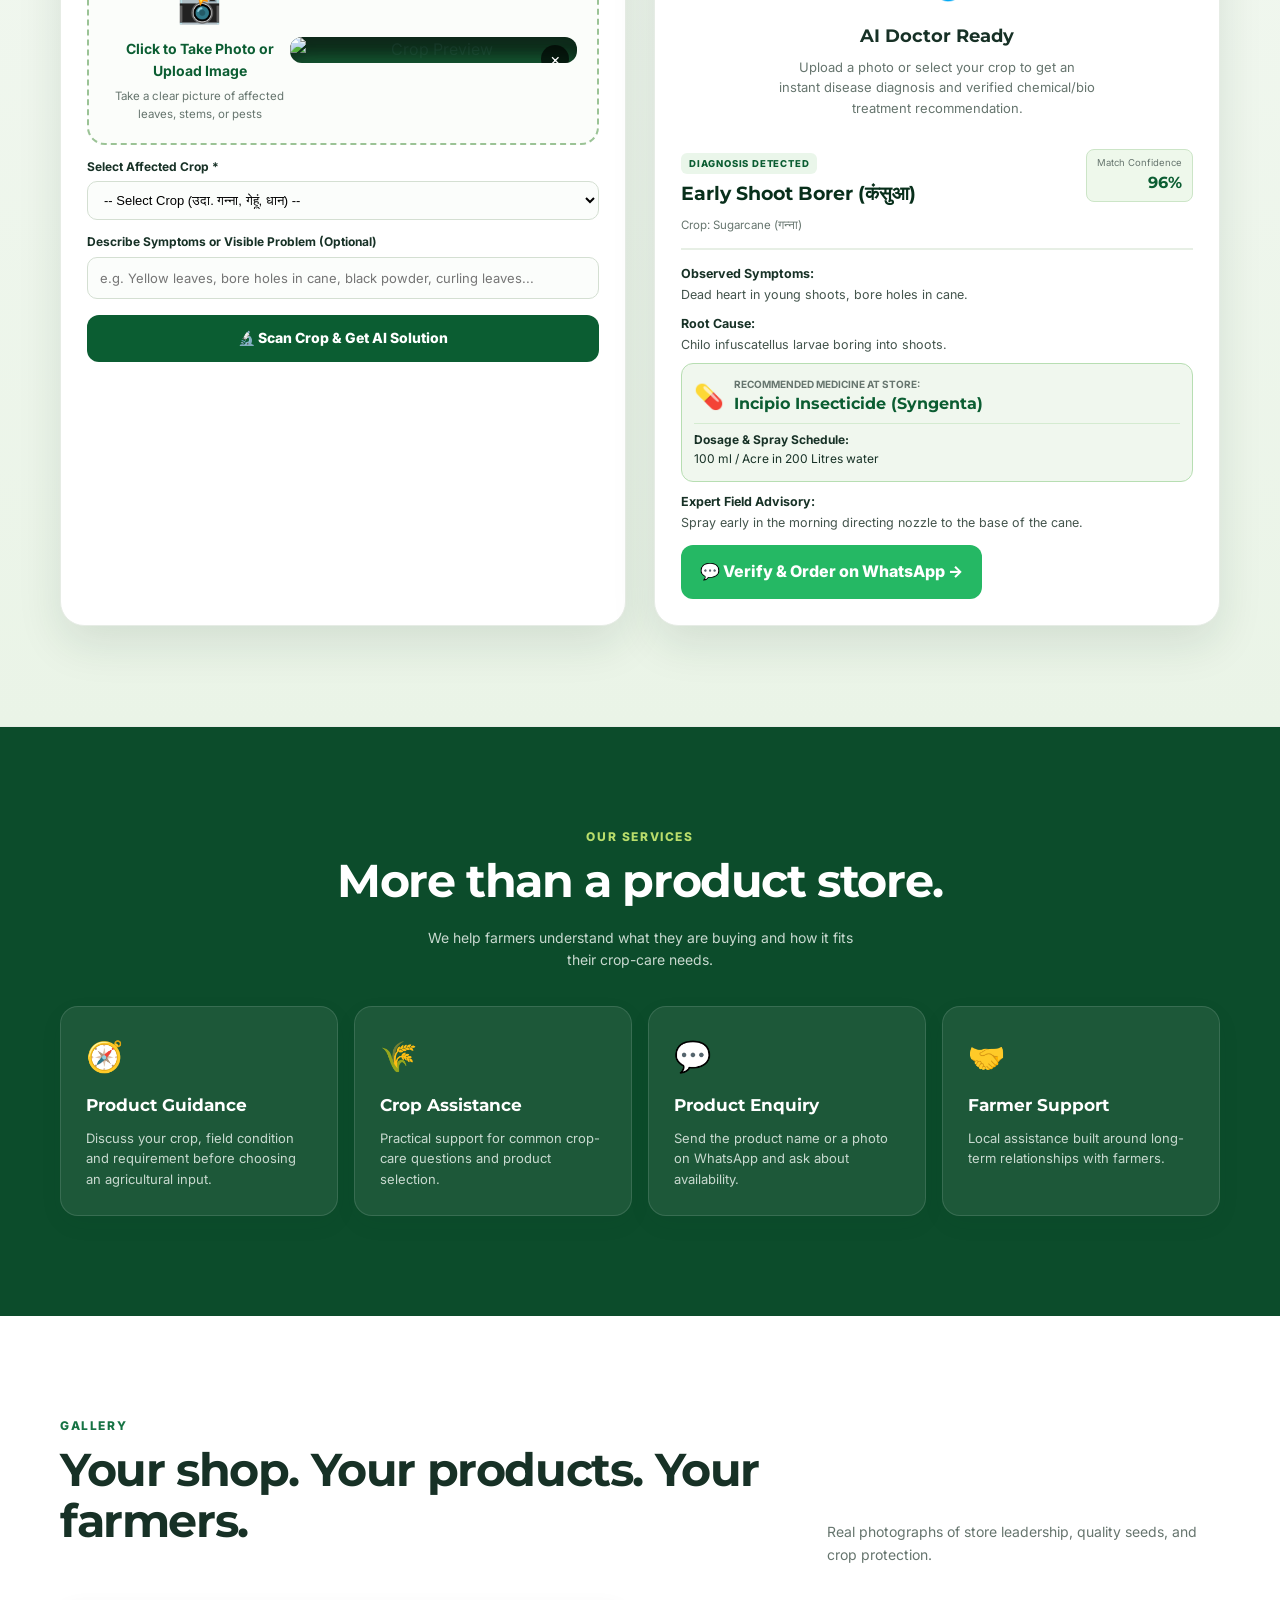
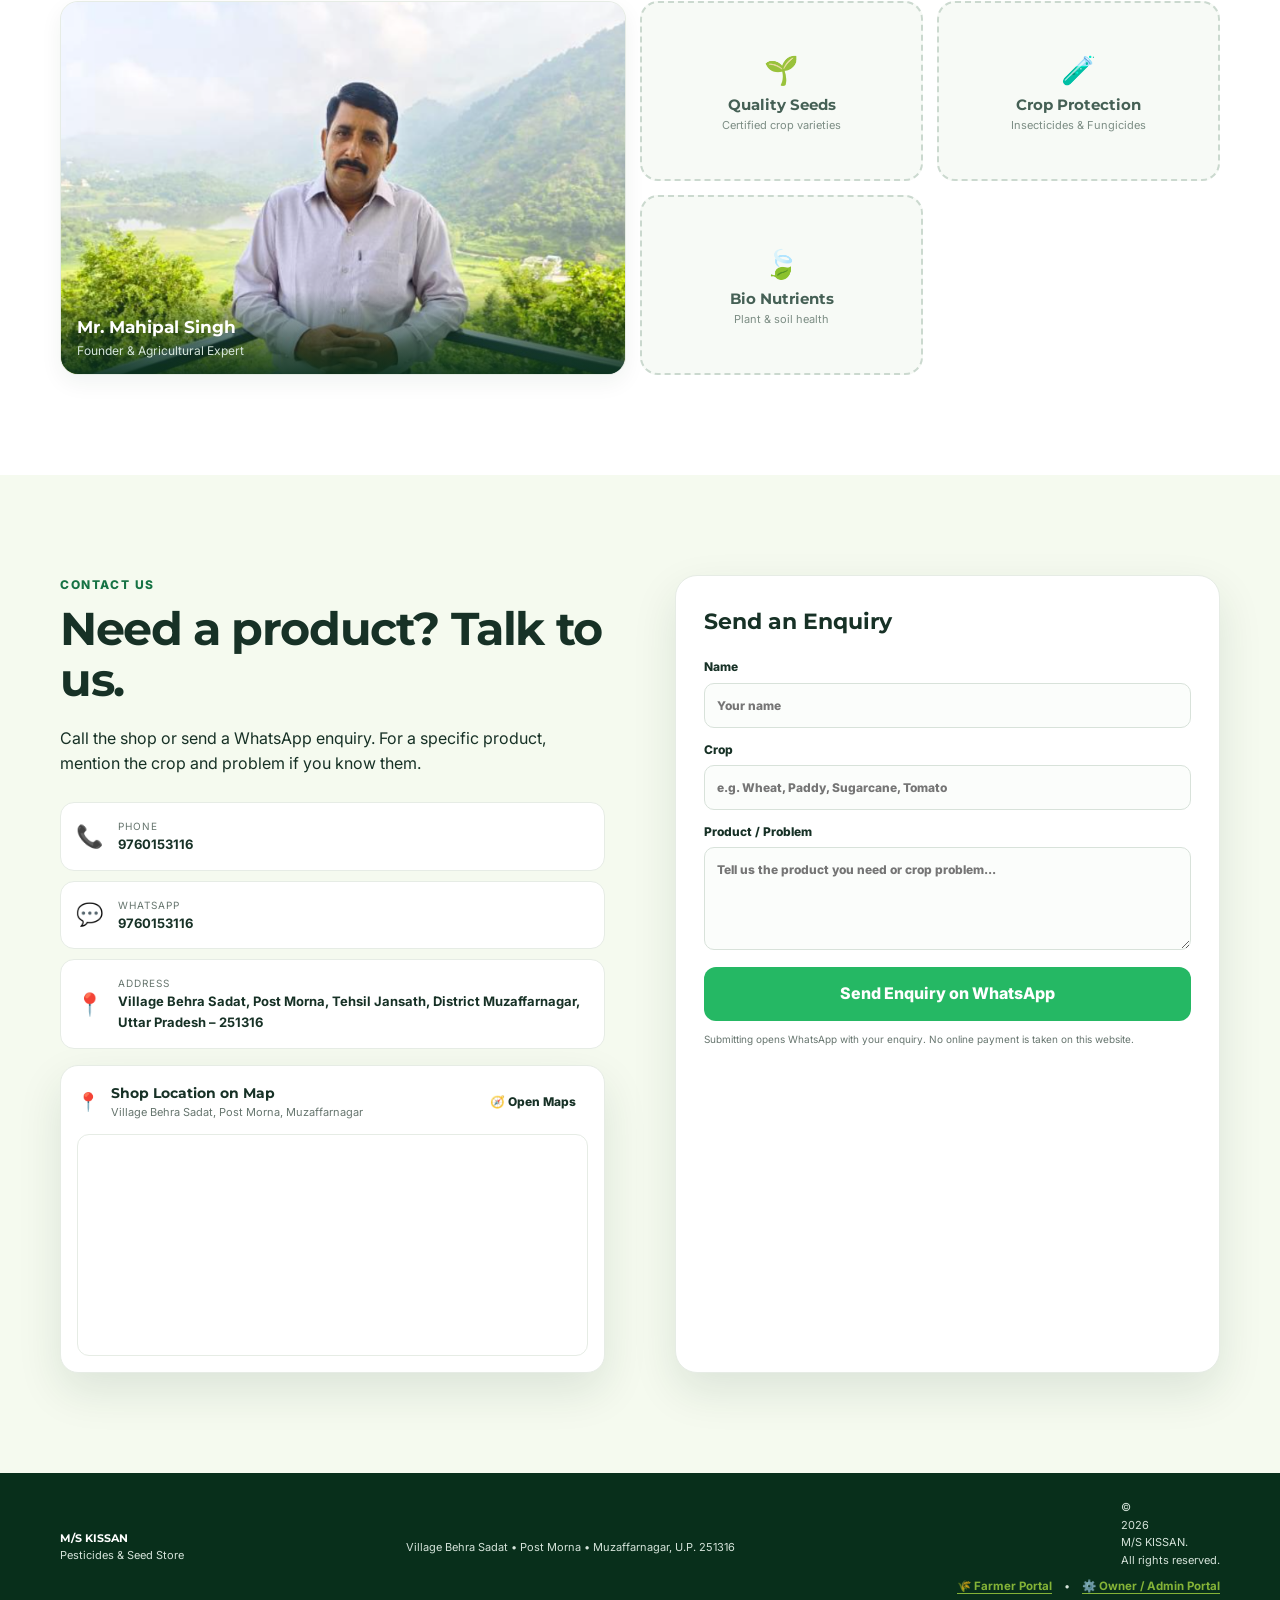
==== commit 517fc5f2: "feat: Update farmer portal, sync endpoints, and optimize services for cloud deployment" ====
--- a/index.html
+++ b/index.html
@@ -38,12 +38,6 @@
 
       <!-- Right Action Controls -->
       <div class="header-actions">
-        <!-- Direct 1-Click Language Switcher (हिंदी / English) -->
-        <button type="button" id="langToggleBtn" class="btn-settings-pill" aria-label="Toggle Language" title="Switch Language (हिंदी / English)">
-          <span class="settings-icon">🌐</span>
-          <span class="settings-label" id="langLabel">English</span>
-        </button>
-
         <!-- Settings Button (Theme, Language, Brands & Links) -->
         <button type="button" id="settingsBtn" class="btn-settings-pill" aria-label="Settings" title="Store Settings, Theme & Language">
           <span class="settings-icon">⚙️</span>
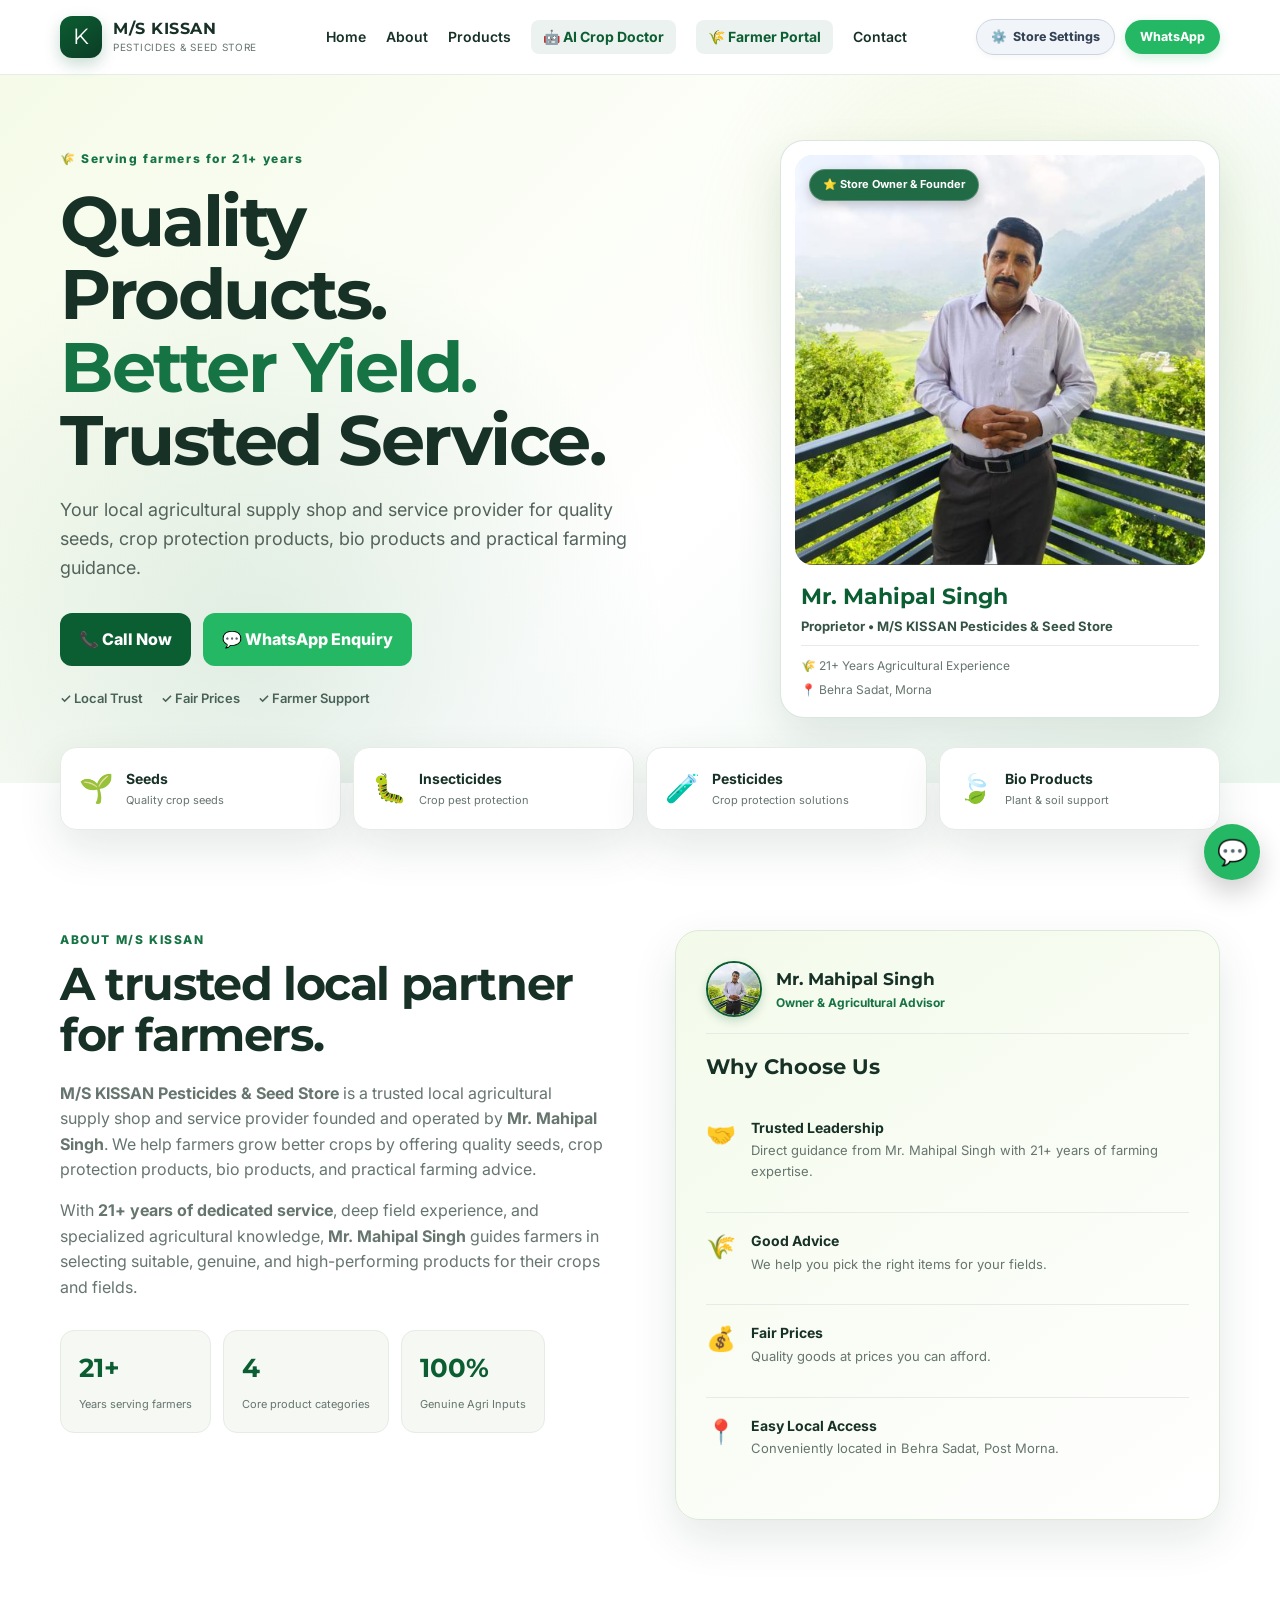
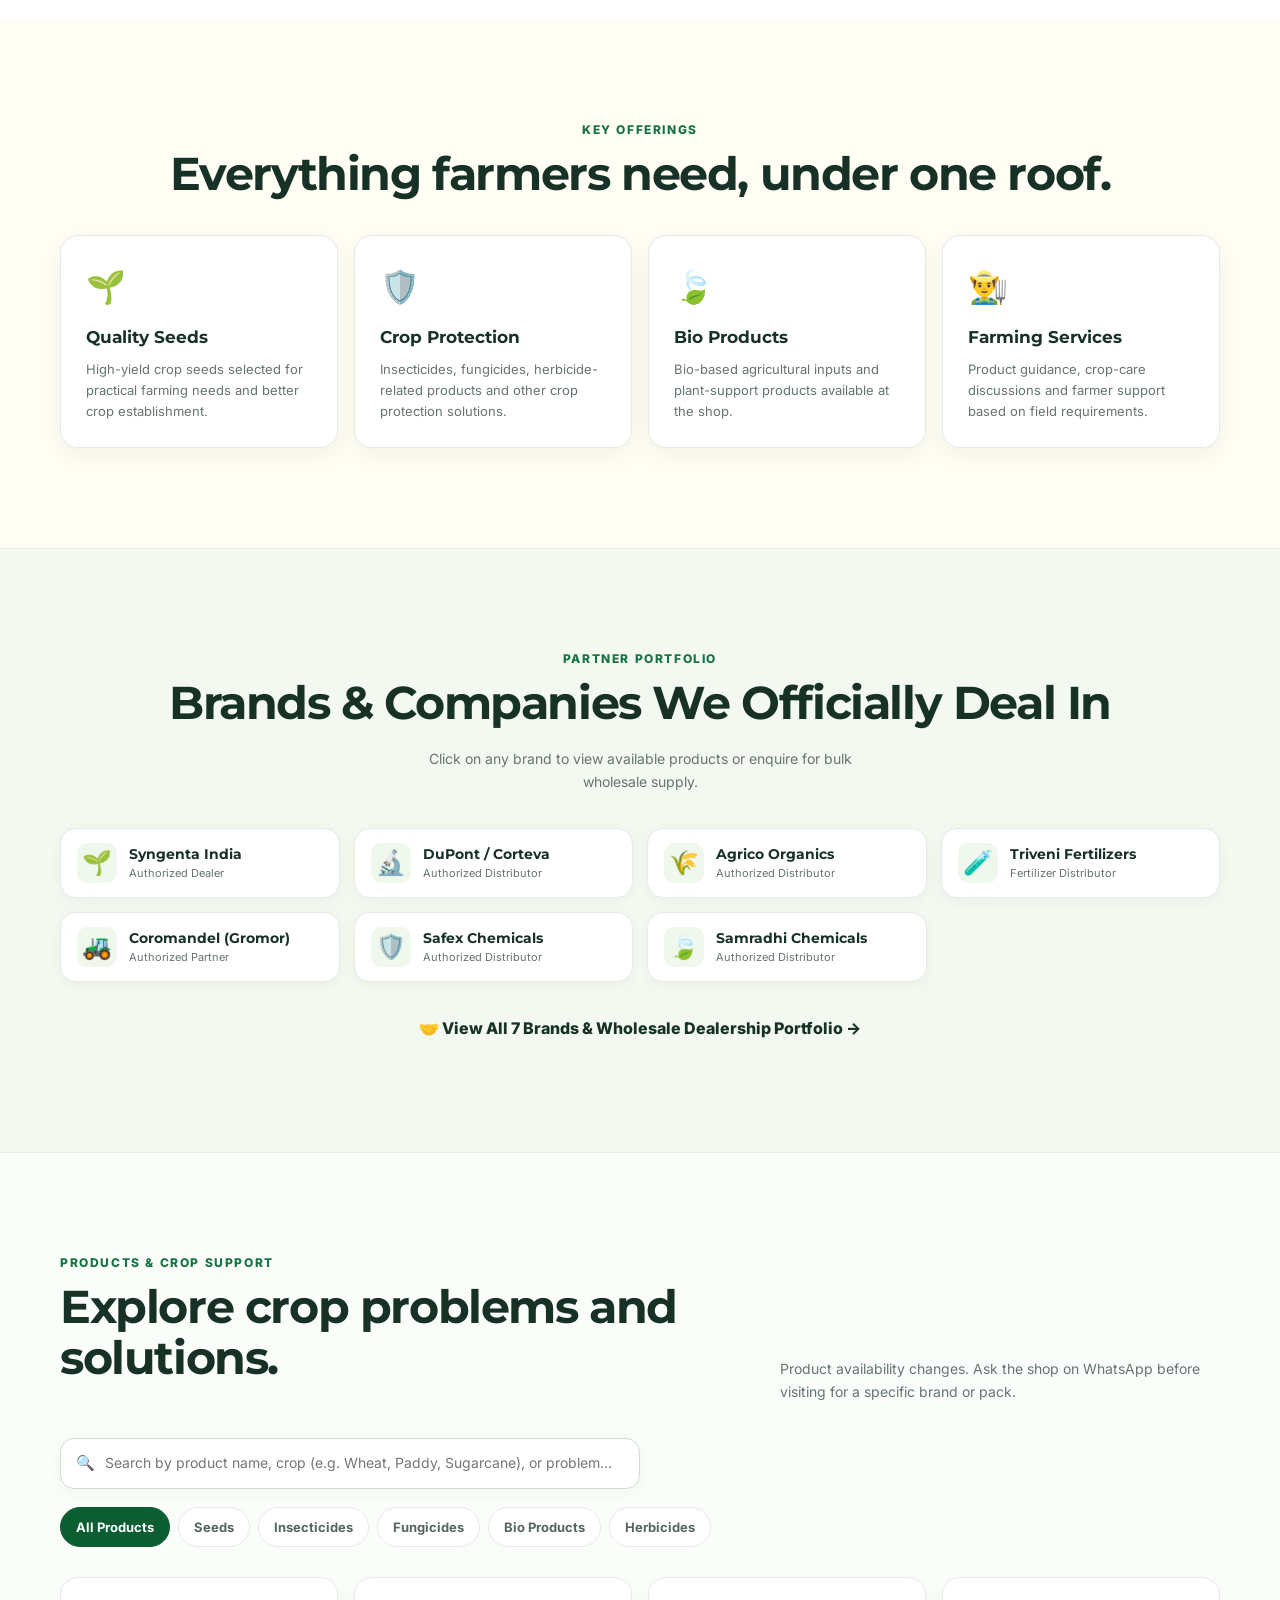
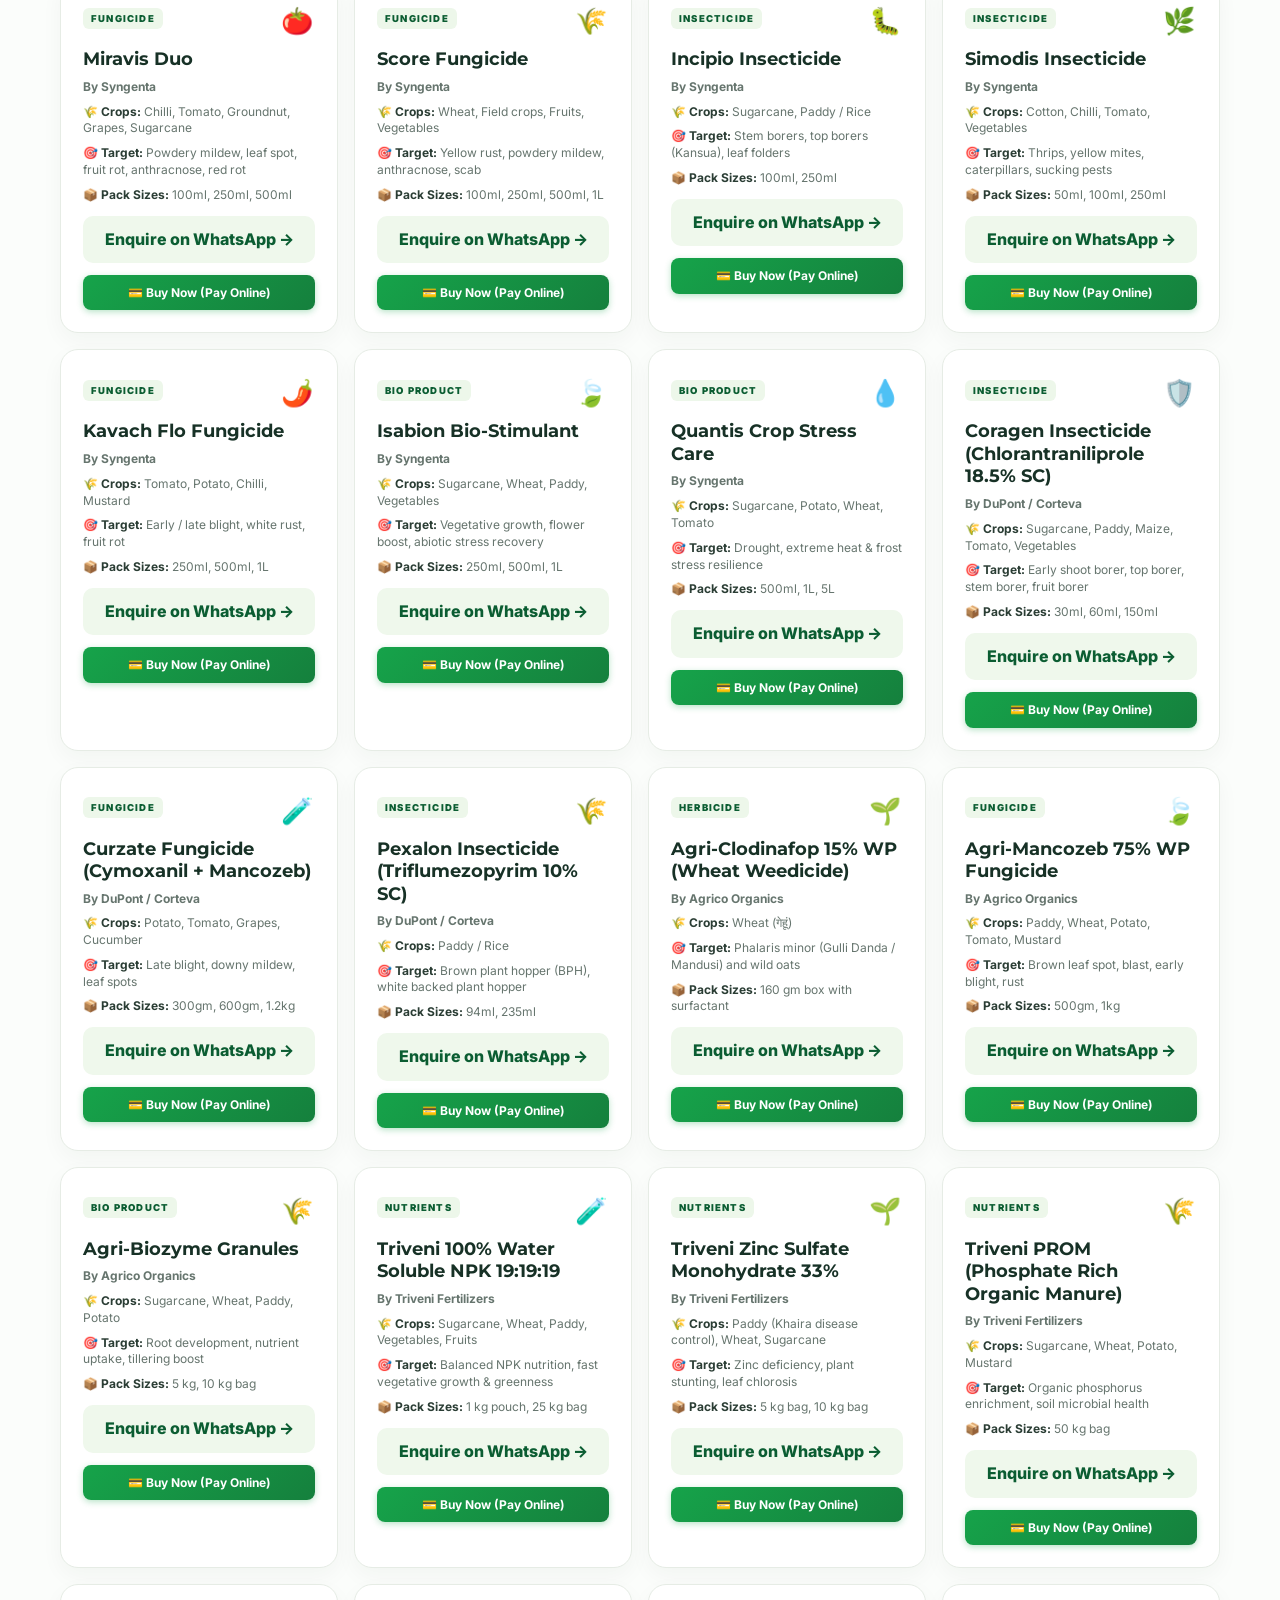
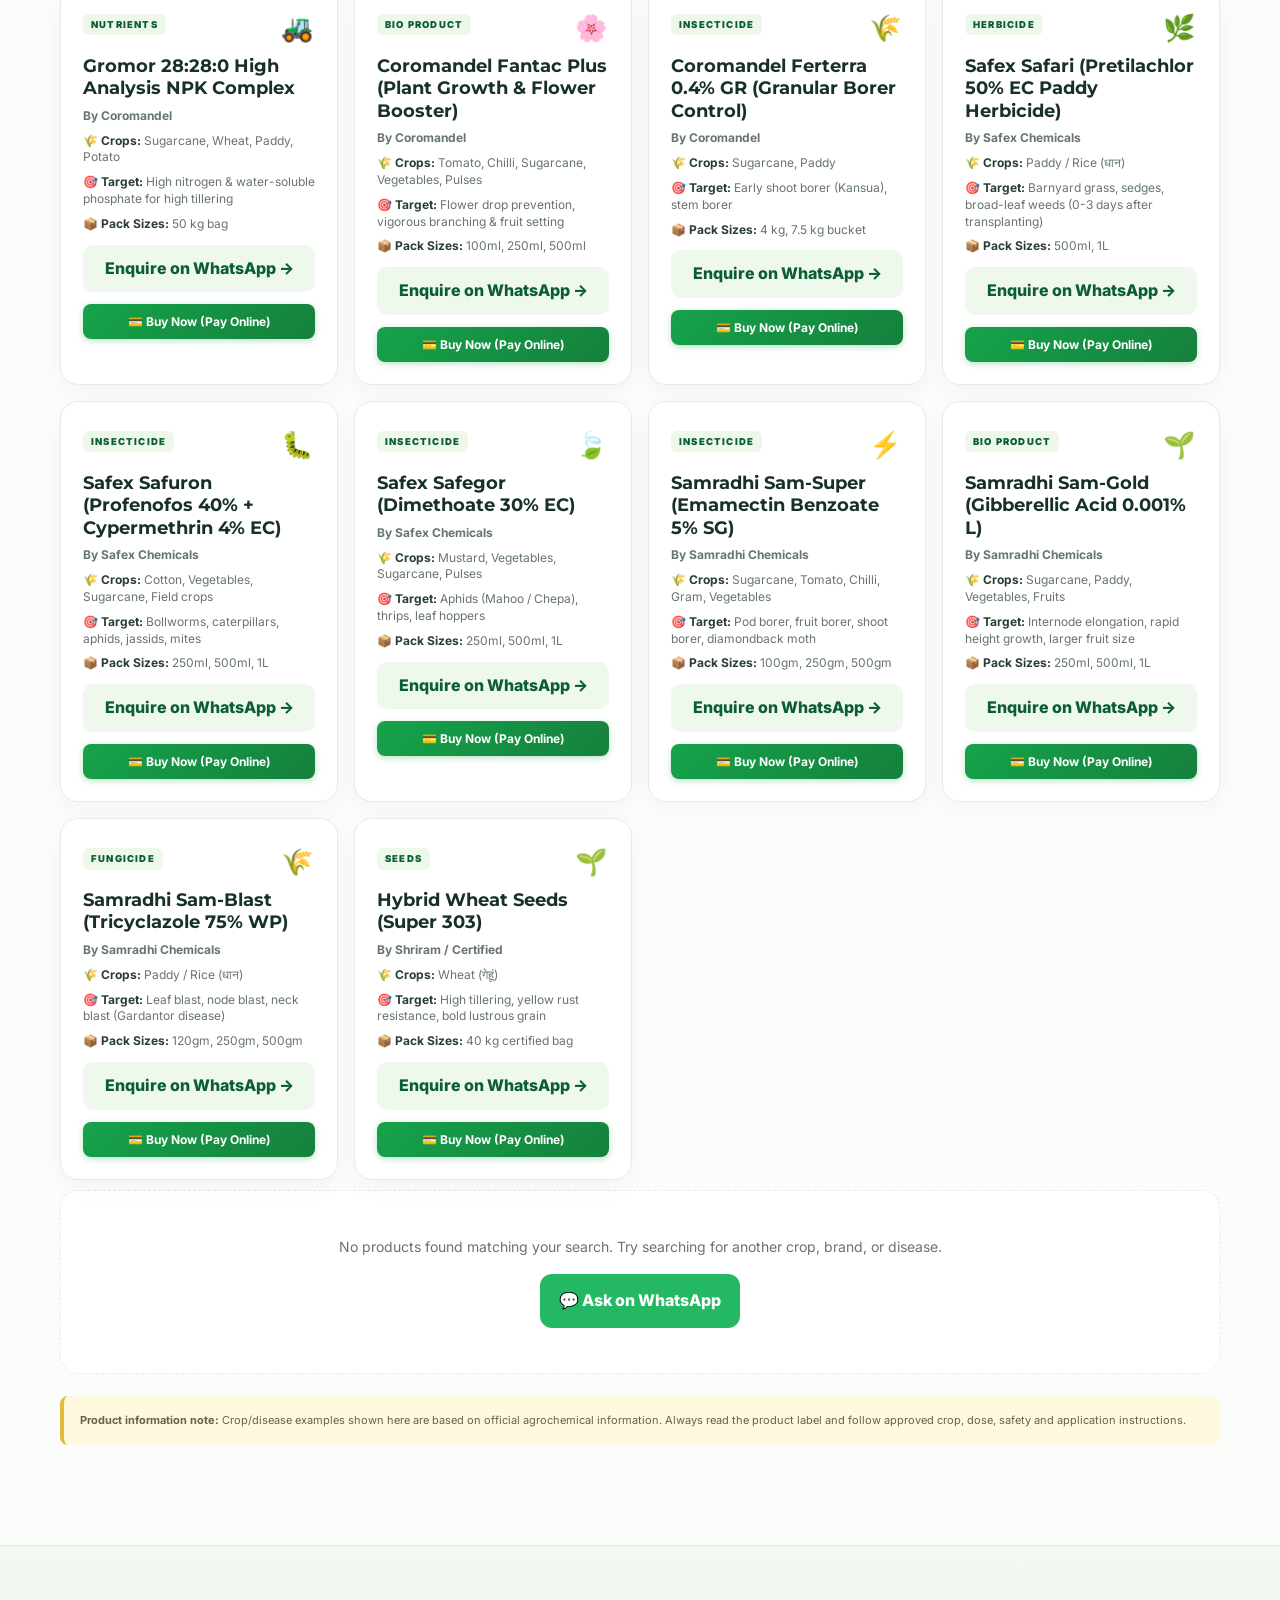
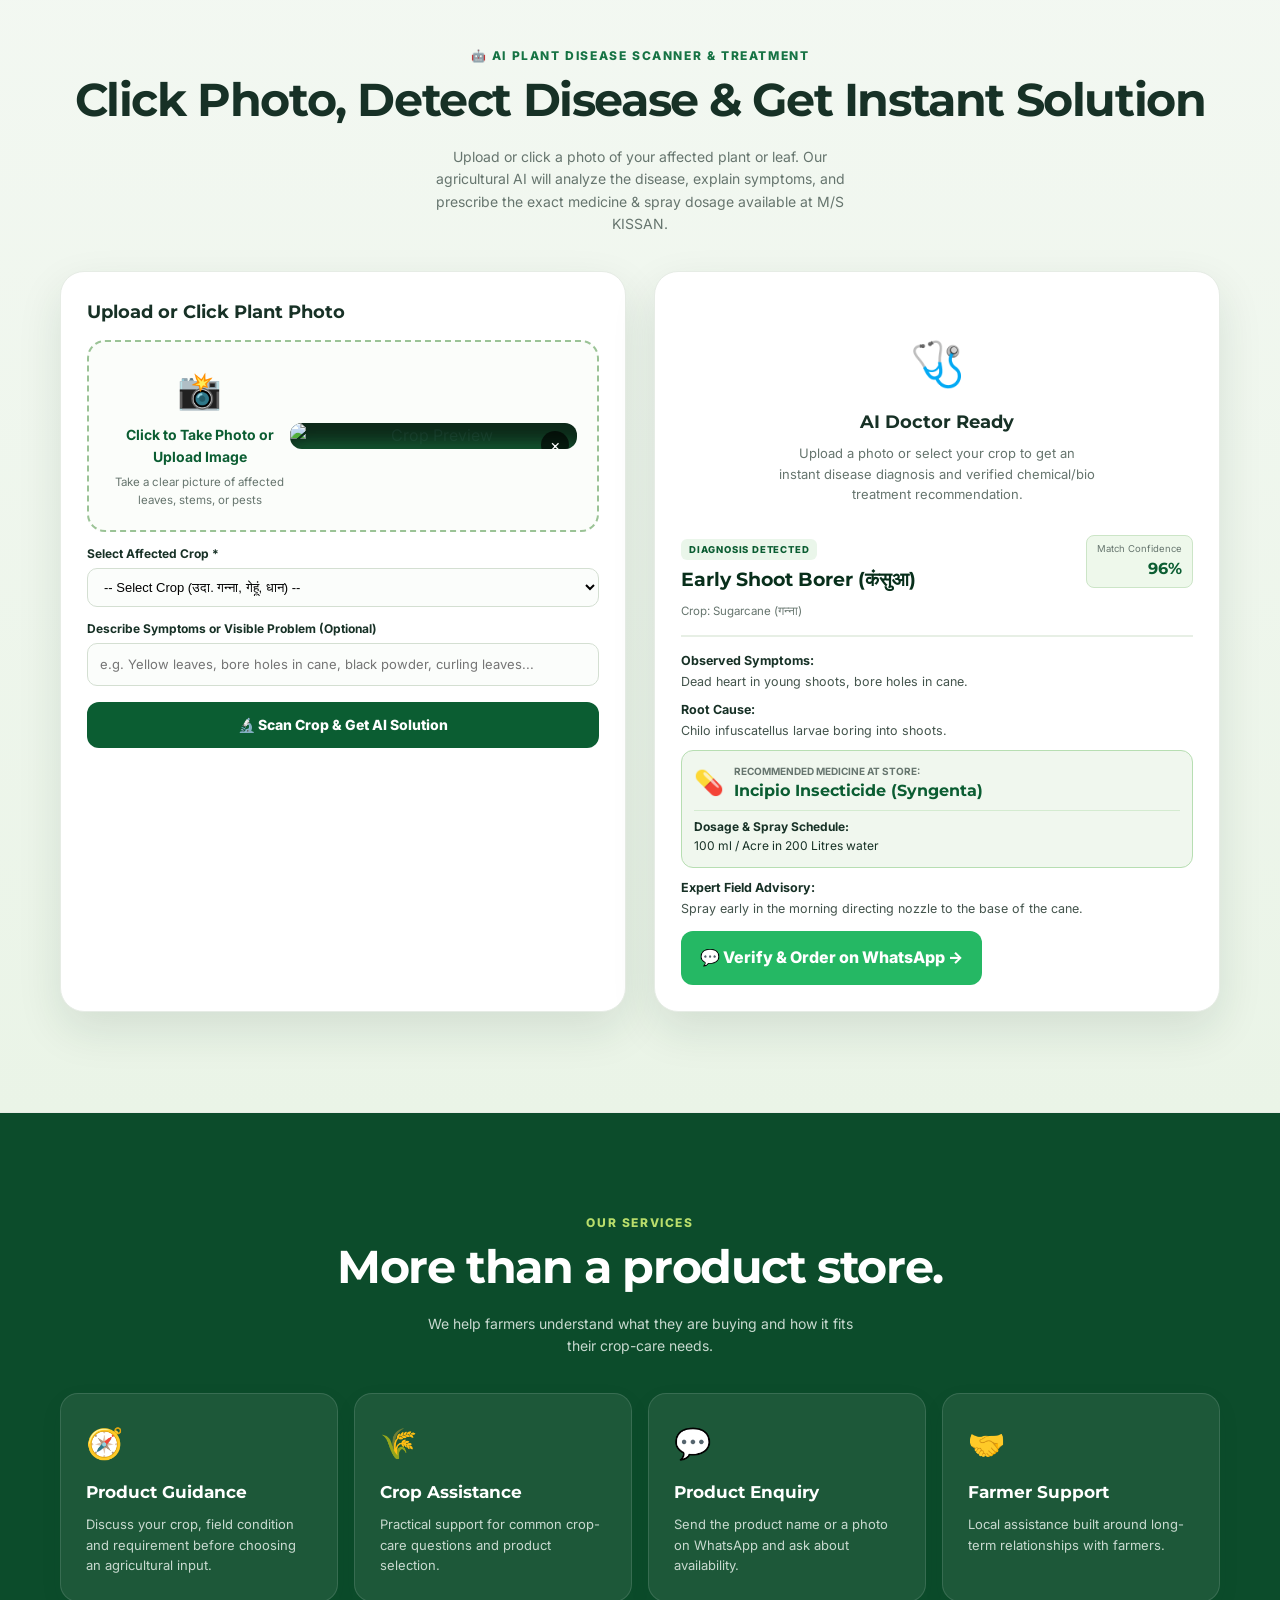
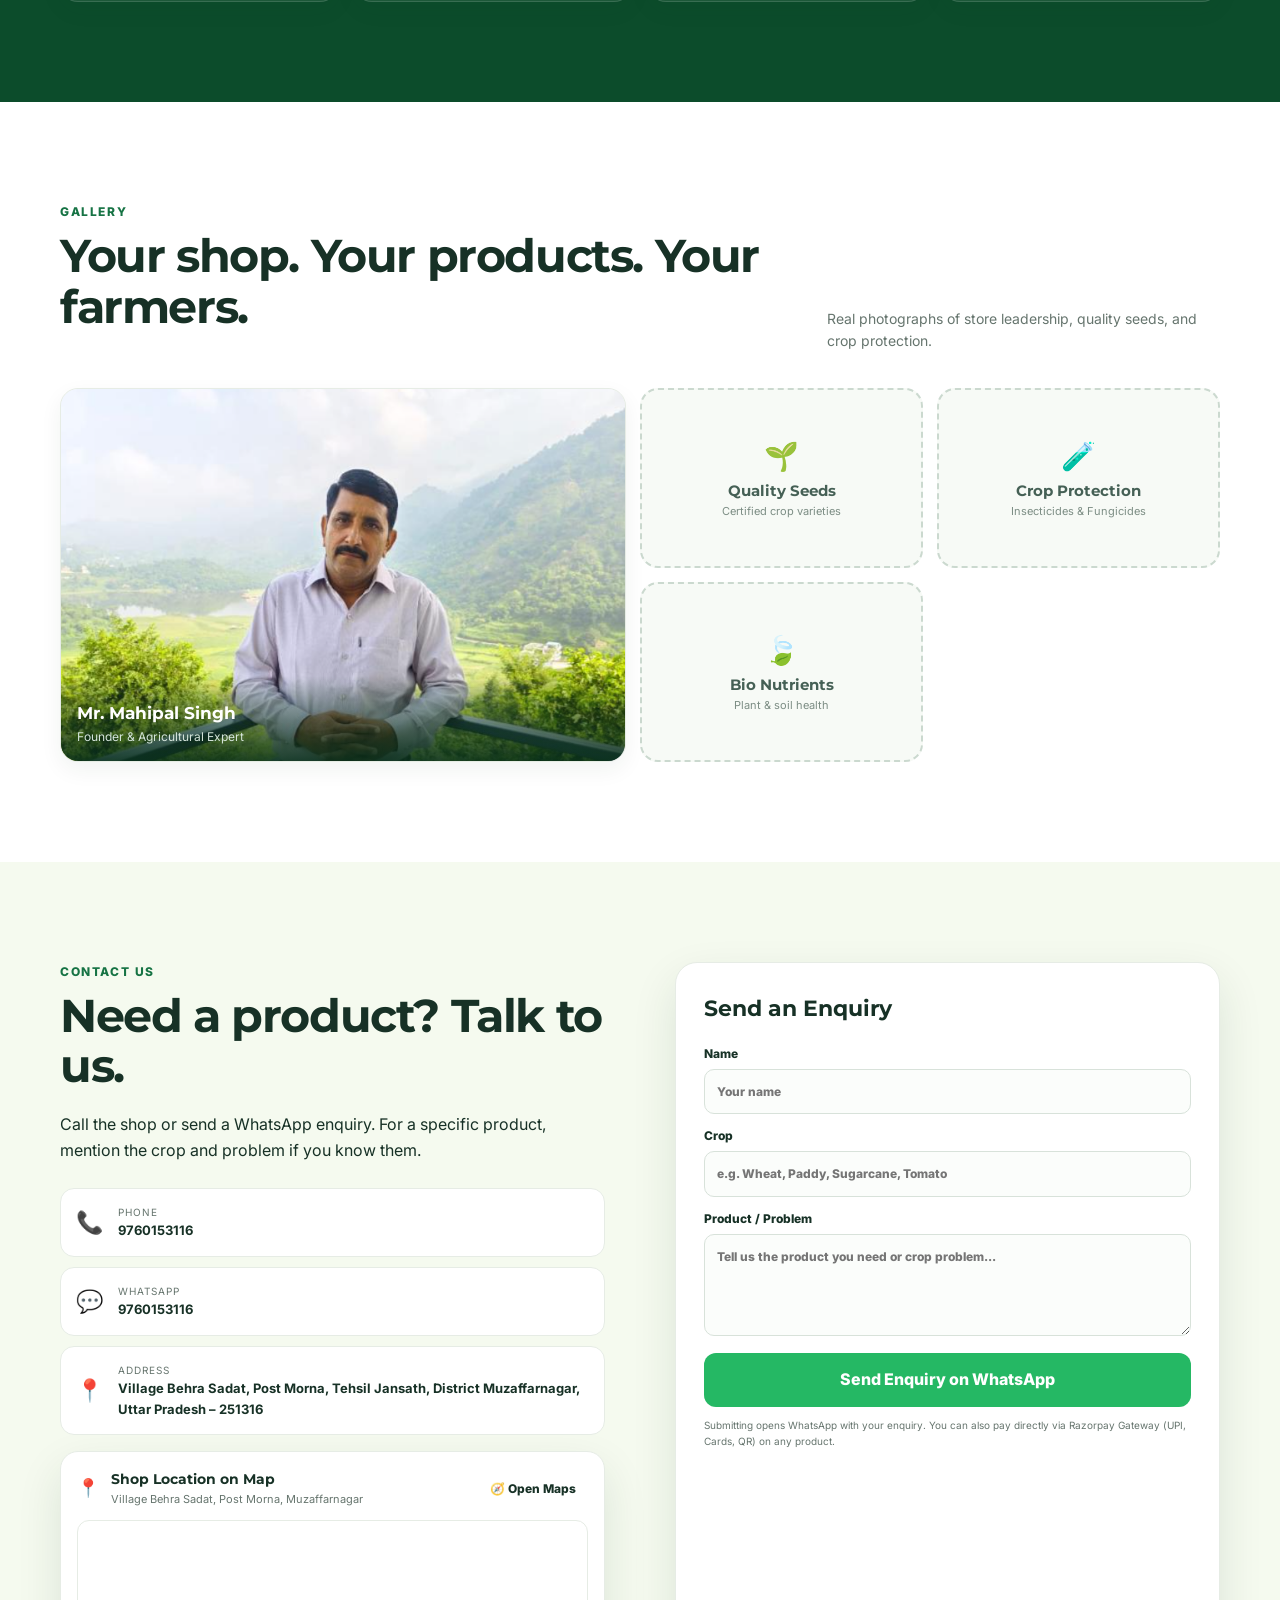
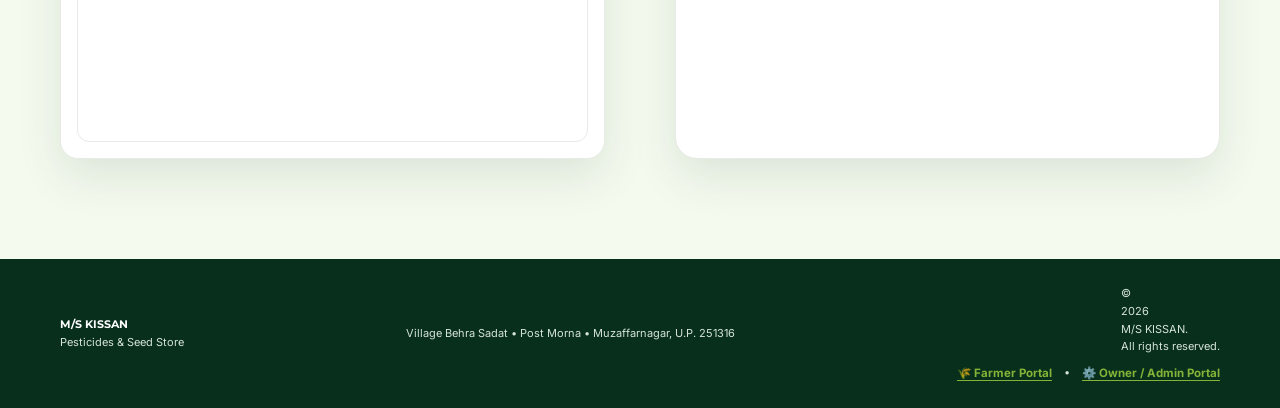
==== commit ba6131a5: "feat: complete Razorpay payment gateway integration with Spring Boot backend, UPI QR, farmer portal " ====
--- a/index.html
+++ b/index.html
@@ -13,6 +13,7 @@
     href="https://fonts.googleapis.com/css2?family=Inter:wght@400;500;600;700;800&family=Montserrat:wght@700;800;900&display=swap"
     rel="stylesheet">
   <link rel="stylesheet" href="style.css" />
+  <link rel="stylesheet" href="payment-gateway.css" />
 </head>
 
 <body>
@@ -634,8 +635,8 @@
   <script src="api-client.js"></script>
   <script src="translations.js"></script>
   <script src="products-data.js"></script>
-  <script src="farmer-db.js"></script>
   <script src="ai-doctor.js"></script>
+  <script src="payment-gateway.js"></script>
   <script src="script.js"></script>
 </body>
 
--- a/payment-gateway.css
+++ b/payment-gateway.css
@@ -0,0 +1,336 @@
+/* ==========================================================================
+   M/S KISSAN - PAYMENT GATEWAY MODAL & RECEIPT STYLES
+   Razorpay / UPI / Cards / Digital Receipt Design System
+   ========================================================================== */
+
+/* Payment Modal Overlay */
+.payment-modal-overlay {
+  position: fixed;
+  inset: 0;
+  background: rgba(15, 23, 42, 0.75);
+  backdrop-filter: blur(6px);
+  -webkit-backdrop-filter: blur(6px);
+  display: flex;
+  align-items: center;
+  justify-content: center;
+  z-index: 99999;
+  opacity: 0;
+  visibility: hidden;
+  transition: opacity 0.25s ease, visibility 0.25s ease;
+  padding: 16px;
+}
+
+.payment-modal-overlay.open {
+  opacity: 1;
+  visibility: visible;
+}
+
+/* Payment Modal Card */
+.payment-modal-card {
+  background: #ffffff;
+  color: #0f172a;
+  border-radius: 18px;
+  width: 100%;
+  max-width: 480px;
+  max-height: 90vh;
+  overflow-y: auto;
+  box-shadow: 0 25px 50px -12px rgba(0, 0, 0, 0.35), 0 0 0 1px rgba(226, 232, 240, 0.8);
+  animation: kissanModalSlideUp 0.3s cubic-bezier(0.16, 1, 0.3, 1) forwards;
+}
+
+@keyframes kissanModalSlideUp {
+  from {
+    transform: translateY(20px) scale(0.97);
+  }
+  to {
+    transform: translateY(0) scale(1);
+  }
+}
+
+/* Header */
+.payment-modal-header {
+  padding: 16px 20px;
+  border-bottom: 1px solid #f1f5f9;
+  display: flex;
+  align-items: center;
+  justify-content: space-between;
+  background: #f8fafc;
+  border-radius: 18px 18px 0 0;
+}
+
+.gateway-icon-badge {
+  width: 38px;
+  height: 38px;
+  border-radius: 10px;
+  background: linear-gradient(135deg, #16a34a, #15803d);
+  color: #ffffff;
+  display: flex;
+  align-items: center;
+  justify-content: center;
+  font-size: 20px;
+  font-weight: 800;
+  box-shadow: 0 4px 10px rgba(22, 163, 74, 0.3);
+}
+
+.payment-modal-close {
+  background: none;
+  border: none;
+  font-size: 24px;
+  color: #64748b;
+  cursor: pointer;
+  line-height: 1;
+  padding: 4px 8px;
+  border-radius: 8px;
+  transition: all 0.15s ease;
+}
+
+.payment-modal-close:hover {
+  background: #e2e8f0;
+  color: #0f172a;
+}
+
+/* Body */
+.payment-modal-body {
+  padding: 20px;
+}
+
+.payment-order-summary {
+  background: #f8fafc;
+  border: 1px solid #e2e8f0;
+  border-radius: 12px;
+  padding: 14px 16px;
+  margin-bottom: 18px;
+}
+
+.pos-row {
+  display: flex;
+  justify-content: space-between;
+  align-items: center;
+  font-size: 13px;
+  color: #475569;
+  margin-bottom: 6px;
+}
+
+.pos-row:last-child {
+  margin-bottom: 0;
+}
+
+/* Payment Methods */
+.payment-methods-tabs {
+  display: flex;
+  flex-direction: column;
+  gap: 10px;
+  margin-bottom: 18px;
+}
+
+.pay-method-option {
+  display: flex;
+  align-items: center;
+  gap: 12px;
+  padding: 12px 14px;
+  border: 1.5px solid #e2e8f0;
+  border-radius: 12px;
+  cursor: pointer;
+  transition: all 0.2s ease;
+  background: #ffffff;
+}
+
+.pay-method-option:hover {
+  border-color: #86efac;
+  background: #f0fdf4;
+}
+
+.pay-method-option.active {
+  border-color: #16a34a;
+  background: #f0fdf4;
+  box-shadow: 0 0 0 1px #16a34a;
+}
+
+.pay-method-option input[type="radio"] {
+  accent-color: #16a34a;
+  width: 18px;
+  height: 18px;
+}
+
+.method-info strong {
+  display: block;
+  font-size: 13px;
+  color: #0f172a;
+}
+
+.method-info small {
+  display: block;
+  font-size: 11px;
+  color: #64748b;
+  margin-top: 2px;
+}
+
+/* UPI Preview Box */
+.payment-upi-qr-box {
+  background: #ffffff;
+  border: 1.5px dashed #bbf7d0;
+  border-radius: 12px;
+  padding: 14px;
+  margin-bottom: 18px;
+}
+
+.upi-qr-preview {
+  display: flex;
+  align-items: center;
+  gap: 16px;
+}
+
+.upi-id-pill {
+  display: inline-block;
+  background: #dcfce7;
+  color: #166534;
+  padding: 4px 10px;
+  border-radius: 6px;
+  font-size: 11px;
+  margin-top: 6px;
+}
+
+/* Buttons */
+.btn-pay-now {
+  width: 100%;
+  padding: 14px;
+  font-size: 15px;
+  font-weight: 700;
+  border-radius: 12px;
+  background: linear-gradient(135deg, #16a34a, #15803d);
+  color: #ffffff;
+  border: none;
+  cursor: pointer;
+  box-shadow: 0 4px 14px rgba(22, 163, 74, 0.4);
+  transition: transform 0.15s ease, box-shadow 0.15s ease;
+}
+
+.btn-pay-now:hover {
+  transform: translateY(-1px);
+  box-shadow: 0 6px 18px rgba(22, 163, 74, 0.45);
+}
+
+.btn-pay-now:active {
+  transform: translateY(0);
+}
+
+/* Success Receipt */
+.receipt-card {
+  max-width: 440px;
+  padding: 24px;
+}
+
+.receipt-success-banner {
+  text-align: center;
+  margin-bottom: 20px;
+}
+
+.success-tick-circle {
+  width: 56px;
+  height: 56px;
+  border-radius: 50%;
+  background: #dcfce7;
+  color: #15803d;
+  display: flex;
+  align-items: center;
+  justify-content: center;
+  font-size: 30px;
+  font-weight: 900;
+  margin: 0 auto 10px;
+  box-shadow: 0 0 0 8px #f0fdf4;
+}
+
+.receipt-details-box {
+  background: #f8fafc;
+  border: 1px solid #e2e8f0;
+  border-radius: 14px;
+  padding: 16px;
+  margin-bottom: 20px;
+}
+
+.receipt-row {
+  display: flex;
+  justify-content: space-between;
+  align-items: center;
+  font-size: 13px;
+  color: #475569;
+  padding: 6px 0;
+  border-bottom: 1px solid #f1f5f9;
+}
+
+.receipt-row:last-child {
+  border-bottom: none;
+}
+
+.total-paid-row {
+  padding-top: 10px;
+  font-size: 15px;
+  font-weight: 700;
+  color: #0f172a;
+}
+
+.receipt-actions {
+  display: flex;
+  gap: 10px;
+}
+
+/* Spinner Loader */
+.payment-loader-overlay {
+  position: fixed;
+  inset: 0;
+  background: rgba(15, 23, 42, 0.85);
+  display: flex;
+  flex-direction: column;
+  align-items: center;
+  justify-content: center;
+  z-index: 100000;
+  opacity: 0;
+  visibility: hidden;
+  transition: opacity 0.2s ease, visibility 0.2s ease;
+}
+
+.payment-loader-overlay.open {
+  opacity: 1;
+  visibility: visible;
+}
+
+.payment-loader-spinner {
+  width: 48px;
+  height: 48px;
+  border: 4px solid rgba(255, 255, 255, 0.2);
+  border-top-color: #22c55e;
+  border-radius: 50%;
+  animation: kissanSpin 0.8s linear infinite;
+}
+
+@keyframes kissanSpin {
+  to {
+    transform: rotate(360deg);
+  }
+}
+
+/* Product Card Pay Online Button */
+.btn-pay-online {
+  background: linear-gradient(135deg, #16a34a, #15803d);
+  color: #ffffff !important;
+  border: none;
+  border-radius: 8px;
+  padding: 8px 12px;
+  font-size: 12px;
+  font-weight: 700;
+  cursor: pointer;
+  display: inline-flex;
+  align-items: center;
+  justify-content: center;
+  gap: 6px;
+  box-shadow: 0 2px 6px rgba(22, 163, 74, 0.3);
+  transition: all 0.15s ease;
+  width: 100%;
+  margin-top: 6px;
+}
+
+.btn-pay-online:hover {
+  background: linear-gradient(135deg, #15803d, #166534);
+  box-shadow: 0 4px 10px rgba(22, 163, 74, 0.4);
+  transform: translateY(-1px);
+}
